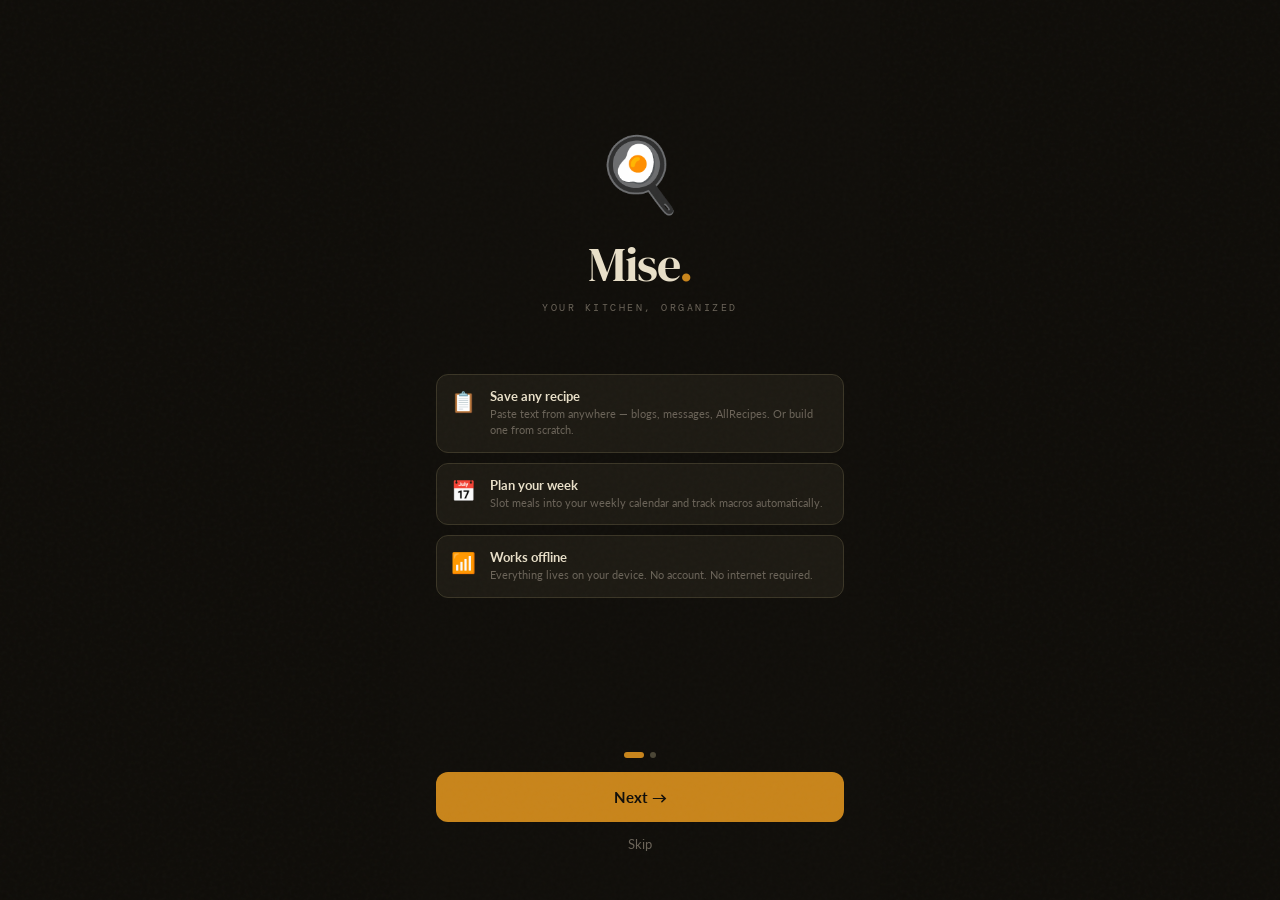
==== public/index.html @ 28a7d09b "Add files via upload" ====
<!DOCTYPE html>
<html lang="en">
<head>
<meta charset="UTF-8">
<meta name="viewport" content="width=device-width, initial-scale=1.0, maximum-scale=1.0">
<meta name="theme-color" content="#0f0d09">
<meta name="apple-mobile-web-app-capable" content="yes">
<meta name="apple-mobile-web-app-status-bar-style" content="black-translucent">
<meta name="apple-mobile-web-app-title" content="Mise">
<meta name="description" content="Save recipes, plan your week, track macros. Works offline.">
<link rel="manifest" href="/manifest.json">
<link rel="apple-touch-icon" href="/icons/icon-180.png">
<link rel="apple-touch-icon" sizes="120x120" href="/icons/icon-120.png">
<link rel="apple-touch-icon" sizes="152x152" href="/icons/icon-152.png">
<link rel="apple-touch-icon" sizes="180x180" href="/icons/icon-180.png">
<link rel="icon" type="image/png" sizes="32x32" href="/icons/icon-32.png">
<link rel="icon" type="image/png" sizes="96x96" href="/icons/icon-96.png">
<link rel="icon" type="image/png" sizes="192x192" href="/icons/icon-192.png">
<title>Mise — Recipe Keeper</title>
<link rel="preconnect" href="https://fonts.googleapis.com">
<link href="https://fonts.googleapis.com/css2?family=DM+Serif+Display:ital@0;1&family=DM+Mono:wght@400;500&family=Lato:wght@300;400;700&display=swap" rel="stylesheet">
<style>
  /* ── BASE TOKENS (shared across all themes) ── */
  :root {
    --radius: 12px;
    --radius-sm: 8px;
    --nav-h: 64px;
    --header-h: 56px;
    --red: #c84040;
    --green: #4a8c5c;
  }

  /* ── EMBER (default — warm charcoal + amber) ── */
  [data-theme="ember"], :root {
    --bg: #0f0d09;
    --surface: #1c1912;
    --surface2: #252118;
    --surface3: #2e2a1e;
    --border: #3a3526;
    --border-light: #4a4535;
    --cream: #e8dfc8;
    --cream-dim: #a89f88;
    --cream-muted: #6a6358;
    --accent: #c8841a;
    --accent-bright: #e09a28;
    --accent-dim: #6b4710;
    --amber: #c8841a;
    --amber-bright: #e09a28;
    --amber-dim: #6b4710;
    --text: #e8dfc8;
    --text-dim: #a89f88;
    --text-muted: #6a6358;
  }

  /* ── MIDNIGHT (deep navy + electric blue) ── */
  [data-theme="midnight"] {
    --bg: #0a0e1a;
    --surface: #111827;
    --surface2: #1a2235;
    --surface3: #202c42;
    --border: #2a3a55;
    --border-light: #374d6e;
    --cream: #c9d8f0;
    --cream-dim: #8fa3c0;
    --cream-muted: #4a607a;
    --accent: #4a90e2;
    --accent-bright: #6aaff5;
    --accent-dim: #1e3a6e;
    --amber: #4a90e2;
    --amber-bright: #6aaff5;
    --amber-dim: #1e3a6e;
    --text: #c9d8f0;
    --text-dim: #8fa3c0;
    --text-muted: #4a607a;
  }

  /* ── GARDEN (warm white + forest green) ── */
  [data-theme="garden"] {
    --bg: #f5f2eb;
    --surface: #edeae0;
    --surface2: #e4e0d4;
    --surface3: #dad5c6;
    --border: #c8c2ae;
    --border-light: #b8b1999;
    --cream: #1e2e1e;
    --cream-dim: #3a4e3a;
    --cream-muted: #7a8e7a;
    --accent: #2d6a4f;
    --accent-bright: #40916c;
    --accent-dim: #b7d7c8;
    --amber: #2d6a4f;
    --amber-bright: #40916c;
    --amber-dim: #b7d7c8;
    --text: #1e2e1e;
    --text-dim: #3a5a3a;
    --text-muted: #7a8e7a;
  }

  /* ── DUSK (deep plum + soft lavender) ── */
  [data-theme="dusk"] {
    --bg: #12091e;
    --surface: #1c1130;
    --surface2: #251840;
    --surface3: #2e1f50;
    --border: #3d2a6a;
    --border-light: #52388a;
    --cream: #e0d0f8;
    --cream-dim: #b09ad8;
    --cream-muted: #6a5490;
    --accent: #c77dff;
    --accent-bright: #e0aaff;
    --accent-dim: #5a2d8a;
    --amber: #c77dff;
    --amber-bright: #e0aaff;
    --amber-dim: #5a2d8a;
    --text: #e0d0f8;
    --text-dim: #b09ad8;
    --text-muted: #6a5490;
  }

  /* ── FLAME (true black + hot orange) ── */
  [data-theme="flame"] {
    --bg: #0a0a0a;
    --surface: #141414;
    --surface2: #1c1c1c;
    --surface3: #242424;
    --border: #333333;
    --border-light: #444444;
    --cream: #f5f0e8;
    --cream-dim: #b8b0a0;
    --cream-muted: #666055;
    --accent: #ff6b35;
    --accent-bright: #ff8c5a;
    --accent-dim: #7a2a10;
    --amber: #ff6b35;
    --amber-bright: #ff8c5a;
    --amber-dim: #7a2a10;
    --text: #f5f0e8;
    --text-dim: #b8b0a0;
    --text-muted: #666055;
  }

  /* ── SPICE (warm parchment + deep terracotta) ── */
  [data-theme="spice"] {
    --bg: #f7efe4;
    --surface: #efe5d6;
    --surface2: #e5d8c4;
    --surface3: #d9c9ae;
    --border: #c4ae92;
    --border-light: #b89e80;
    --cream: #2c1810;
    --cream-dim: #5a3520;
    --cream-muted: #8a6548;
    --accent: #b5451b;
    --accent-bright: #d4581e;
    --accent-dim: #f0c8b0;
    --amber: #b5451b;
    --amber-bright: #d4581e;
    --amber-dim: #f0c8b0;
    --text: #2c1810;
    --text-dim: #5a3520;
    --text-muted: #8a6548;
  }

  * { box-sizing: border-box; margin: 0; padding: 0; -webkit-tap-highlight-color: transparent; }

  html, body {
    height: 100%;
    background: var(--bg);
    color: var(--text);
    font-family: 'Lato', sans-serif;
    font-weight: 400;
    overflow: hidden;
  }

  /* GRAIN OVERLAY */
  body::before {
    content: '';
    position: fixed;
    inset: 0;
    background-image: url("data:image/svg+xml,%3Csvg viewBox='0 0 256 256' xmlns='http://www.w3.org/2000/svg'%3E%3Cfilter id='noise'%3E%3CfeTurbulence type='fractalNoise' baseFrequency='0.9' numOctaves='4' stitchTiles='stitch'/%3E%3C/filter%3E%3Crect width='100%25' height='100%25' filter='url(%23noise)' opacity='0.04'/%3E%3C/svg%3E");
    pointer-events: none;
    z-index: 9999;
    opacity: 0.6;
  }

  /* APP SHELL */
  #app {
    display: flex;
    flex-direction: column;
    height: 100dvh;
    max-width: 480px;
    margin: 0 auto;
    position: relative;
  }

  /* VIEWS */
  .view {
    display: none;
    flex-direction: column;
    flex: 1;
    overflow: hidden;
  }
  .view.active { display: flex; }

  /* SCROLLABLE CONTENT AREA */
  .scroll-area {
    flex: 1;
    overflow-y: auto;
    -webkit-overflow-scrolling: touch;
    padding-bottom: calc(var(--nav-h) + 16px);
  }
  .scroll-area::-webkit-scrollbar { display: none; }

  /* TOP HEADER */
  .top-bar {
    display: flex;
    align-items: center;
    justify-content: space-between;
    padding: 0 20px;
    height: var(--header-h);
    border-bottom: 1px solid var(--border);
    background: var(--bg);
    flex-shrink: 0;
    position: sticky;
    top: 0;
    z-index: 10;
  }

  .top-bar h1 {
    font-family: 'DM Serif Display', serif;
    font-size: 24px;
    color: var(--cream);
    letter-spacing: -0.5px;
  }

  .top-bar h1 span {
    color: var(--amber);
  }

  .icon-btn {
    width: 40px;
    height: 40px;
    display: flex;
    align-items: center;
    justify-content: center;
    border-radius: 50%;
    border: none;
    background: var(--surface2);
    color: var(--cream);
    cursor: pointer;
    transition: background 0.15s;
    flex-shrink: 0;
  }
  .icon-btn:active { background: var(--surface3); }
  .icon-btn svg { width: 20px; height: 20px; }

  /* BOTTOM NAV */
  #bottom-nav {
    position: fixed;
    bottom: 0;
    left: 50%;
    transform: translateX(-50%);
    width: 100%;
    max-width: 480px;
    height: var(--nav-h);
    background: var(--surface);
    border-top: 1px solid var(--border);
    display: flex;
    z-index: 100;
  }

  .nav-tab {
    flex: 1;
    display: flex;
    flex-direction: column;
    align-items: center;
    justify-content: center;
    gap: 4px;
    background: none;
    border: none;
    color: var(--text-muted);
    font-family: 'Lato', sans-serif;
    font-size: 10px;
    font-weight: 700;
    letter-spacing: 0.8px;
    text-transform: uppercase;
    cursor: pointer;
    transition: color 0.15s;
  }
  .nav-tab svg { width: 22px; height: 22px; }
  .nav-tab.active { color: var(--amber); }

  /* RECIPE LIBRARY */
  .library-grid {
    padding: 16px;
    display: grid;
    grid-template-columns: 1fr 1fr;
    gap: 12px;
  }

  .recipe-card {
    background: var(--surface);
    border: 1px solid var(--border);
    border-radius: var(--radius);
    padding: 16px 14px;
    cursor: pointer;
    transition: border-color 0.15s, transform 0.1s;
    animation: fadeUp 0.3s ease both;
    display: flex;
    flex-direction: column;
    gap: 8px;
    min-height: 140px;
  }
  .recipe-card:active { transform: scale(0.97); border-color: var(--amber-dim); }

  @keyframes fadeUp {
    from { opacity: 0; transform: translateY(12px); }
    to { opacity: 1; transform: translateY(0); }
  }

  .recipe-card-emoji {
    font-size: 28px;
    line-height: 1;
  }

  .recipe-card-title {
    font-family: 'DM Serif Display', serif;
    font-size: 15px;
    color: var(--cream);
    line-height: 1.3;
    flex: 1;
  }

  .recipe-card-meta {
    display: flex;
    gap: 6px;
    flex-wrap: wrap;
  }

  .tag {
    font-family: 'DM Mono', monospace;
    font-size: 9px;
    font-weight: 500;
    padding: 2px 6px;
    border-radius: 4px;
    background: var(--surface3);
    color: var(--cream-dim);
    letter-spacing: 0.5px;
    text-transform: uppercase;
  }
  .tag.macro { background: var(--amber-dim); color: var(--amber-bright); }

  .empty-state {
    display: flex;
    flex-direction: column;
    align-items: center;
    justify-content: center;
    padding: 60px 32px;
    gap: 12px;
    text-align: center;
    flex: 1;
  }

  .empty-state .big-icon { font-size: 56px; opacity: 0.4; }
  .empty-state h3 { font-family: 'DM Serif Display', serif; font-size: 22px; color: var(--cream-dim); }
  .empty-state p { font-size: 14px; color: var(--text-muted); line-height: 1.6; }

  /* SEARCH BAR */
  .search-wrap {
    padding: 12px 16px 0;
  }

  .search-input {
    width: 100%;
    background: var(--surface2);
    border: 1px solid var(--border);
    border-radius: var(--radius-sm);
    padding: 10px 14px;
    color: var(--cream);
    font-family: 'Lato', sans-serif;
    font-size: 14px;
    outline: none;
    transition: border-color 0.15s;
  }
  .search-input::placeholder { color: var(--text-muted); }
  .search-input:focus { border-color: var(--amber-dim); }

  /* MODAL / SHEET */
  .sheet-overlay {
    display: none;
    position: fixed;
    inset: 0;
    background: rgba(0,0,0,0.7);
    z-index: 200;
    align-items: flex-end;
    justify-content: center;
    backdrop-filter: blur(4px);
  }
  .sheet-overlay.open { display: flex; }

  .sheet {
    width: 100%;
    max-width: 480px;
    background: var(--surface);
    border-radius: 20px 20px 0 0;
    border-top: 1px solid var(--border);
    max-height: 92dvh;
    display: flex;
    flex-direction: column;
    animation: slideUp 0.28s cubic-bezier(0.32, 0.72, 0, 1);
  }

  @keyframes slideUp {
    from { transform: translateY(100%); }
    to { transform: translateY(0); }
  }

  .sheet-handle {
    width: 40px;
    height: 4px;
    background: var(--border-light);
    border-radius: 2px;
    margin: 12px auto 0;
    flex-shrink: 0;
  }

  .sheet-header {
    display: flex;
    align-items: center;
    justify-content: space-between;
    padding: 16px 20px;
    border-bottom: 1px solid var(--border);
    flex-shrink: 0;
  }

  .sheet-title {
    font-family: 'DM Serif Display', serif;
    font-size: 20px;
    color: var(--cream);
  }

  .sheet-body {
    overflow-y: auto;
    flex: 1;
    -webkit-overflow-scrolling: touch;
    padding: 20px;
  }
  .sheet-body::-webkit-scrollbar { display: none; }

  /* ENTRY METHOD TABS */
  .method-tabs {
    display: flex;
    gap: 0;
    background: var(--surface2);
    border-radius: var(--radius-sm);
    padding: 3px;
    margin-bottom: 20px;
  }

  .method-tab {
    flex: 1;
    padding: 9px;
    border-radius: 6px;
    border: none;
    background: none;
    color: var(--text-muted);
    font-family: 'Lato', sans-serif;
    font-size: 13px;
    font-weight: 700;
    cursor: pointer;
    transition: all 0.15s;
  }
  .method-tab.active {
    background: var(--surface3);
    color: var(--cream);
  }

  /* FORM FIELDS */
  .field-group {
    margin-bottom: 18px;
  }

  label {
    display: block;
    font-family: 'DM Mono', monospace;
    font-size: 10px;
    font-weight: 500;
    letter-spacing: 1px;
    text-transform: uppercase;
    color: var(--text-muted);
    margin-bottom: 7px;
  }

  input[type="text"],
  input[type="number"],
  textarea,
  select {
    width: 100%;
    background: var(--surface2);
    border: 1px solid var(--border);
    border-radius: var(--radius-sm);
    padding: 11px 14px;
    color: var(--cream);
    font-family: 'Lato', sans-serif;
    font-size: 15px;
    outline: none;
    transition: border-color 0.15s;
    -webkit-appearance: none;
  }
  input::placeholder, textarea::placeholder { color: var(--text-muted); }
  input:focus, textarea:focus, select:focus { border-color: var(--amber); }

  textarea {
    resize: none;
    line-height: 1.6;
    min-height: 120px;
  }

  .paste-area {
    min-height: 200px;
    font-size: 13px;
  }

  /* MACROS GRID */
  .macros-grid {
    display: grid;
    grid-template-columns: 1fr 1fr;
    gap: 10px;
  }

  .macro-field label { color: var(--amber); }

  /* INGREDIENT ROWS */
  .ingredient-row {
    display: grid;
    grid-template-columns: 70px 80px 1fr 32px;
    gap: 6px;
    margin-bottom: 8px;
    align-items: center;
  }

  .ingredient-row input { font-size: 13px; padding: 9px 10px; }

  .remove-btn {
    width: 32px;
    height: 32px;
    border-radius: 6px;
    border: 1px solid var(--border);
    background: none;
    color: var(--text-muted);
    display: flex;
    align-items: center;
    justify-content: center;
    cursor: pointer;
    flex-shrink: 0;
  }
  .remove-btn:active { background: var(--red); border-color: var(--red); color: white; }

  /* STEPS */
  .step-row {
    display: grid;
    grid-template-columns: 28px 1fr 32px;
    gap: 8px;
    margin-bottom: 8px;
    align-items: flex-start;
  }

  .step-num {
    width: 28px;
    height: 28px;
    border-radius: 50%;
    background: var(--amber-dim);
    color: var(--amber-bright);
    font-family: 'DM Mono', monospace;
    font-size: 11px;
    font-weight: 500;
    display: flex;
    align-items: center;
    justify-content: center;
    flex-shrink: 0;
    margin-top: 9px;
  }

  .step-row textarea { min-height: 72px; font-size: 13px; padding: 9px 10px; }

  /* ADD ROW BTN */
  .add-row-btn {
    width: 100%;
    padding: 10px;
    border-radius: var(--radius-sm);
    border: 1px dashed var(--border-light);
    background: none;
    color: var(--text-muted);
    font-family: 'Lato', sans-serif;
    font-size: 13px;
    cursor: pointer;
    transition: all 0.15s;
    margin-top: 4px;
  }
  .add-row-btn:active { border-color: var(--amber); color: var(--amber); }

  /* TAGS INPUT */
  .tags-wrap {
    display: flex;
    flex-wrap: wrap;
    gap: 6px;
    background: var(--surface2);
    border: 1px solid var(--border);
    border-radius: var(--radius-sm);
    padding: 8px 10px;
    min-height: 44px;
    cursor: text;
  }
  .tags-wrap:focus-within { border-color: var(--amber); }

  .tag-chip {
    display: flex;
    align-items: center;
    gap: 4px;
    background: var(--surface3);
    border: 1px solid var(--border-light);
    border-radius: 4px;
    padding: 3px 8px;
    font-size: 12px;
    color: var(--cream-dim);
  }
  .tag-chip button {
    background: none;
    border: none;
    color: var(--text-muted);
    cursor: pointer;
    padding: 0;
    font-size: 14px;
    line-height: 1;
  }

  .tag-input-inline {
    background: none;
    border: none;
    outline: none;
    color: var(--cream);
    font-size: 13px;
    font-family: 'Lato', sans-serif;
    min-width: 80px;
    flex: 1;
    padding: 2px 4px;
  }

  /* PRIMARY BUTTON */
  .btn-primary {
    width: 100%;
    padding: 15px;
    border-radius: var(--radius);
    border: none;
    background: var(--amber);
    color: var(--bg);
    font-family: 'Lato', sans-serif;
    font-size: 15px;
    font-weight: 700;
    letter-spacing: 0.3px;
    cursor: pointer;
    transition: background 0.15s, transform 0.1s;
    margin-top: 8px;
  }
  .btn-primary:active { background: var(--amber-bright); transform: scale(0.98); }

  .btn-secondary {
    width: 100%;
    padding: 13px;
    border-radius: var(--radius);
    border: 1px solid var(--border-light);
    background: none;
    color: var(--cream-dim);
    font-family: 'Lato', sans-serif;
    font-size: 14px;
    font-weight: 700;
    cursor: pointer;
    margin-top: 8px;
    transition: border-color 0.15s;
  }
  .btn-secondary:active { border-color: var(--amber-dim); }

  /* PARSE PREVIEW */
  .parse-preview {
    display: none;
    background: var(--surface2);
    border: 1px solid var(--amber-dim);
    border-radius: var(--radius);
    padding: 16px;
    margin-bottom: 16px;
  }
  .parse-preview.visible { display: block; }

  .parse-preview h4 {
    font-family: 'DM Mono', monospace;
    font-size: 10px;
    letter-spacing: 1px;
    text-transform: uppercase;
    color: var(--amber);
    margin-bottom: 10px;
  }

  .parse-result-title {
    font-family: 'DM Serif Display', serif;
    font-size: 18px;
    color: var(--cream);
    margin-bottom: 8px;
  }

  .parse-count {
    font-size: 12px;
    color: var(--text-muted);
    display: flex;
    gap: 12px;
  }

  .parse-count span { color: var(--cream-dim); }

  /* RECIPE DETAIL VIEW */
  #view-detail .scroll-area { padding: 0 0 calc(var(--nav-h) + 16px); }

  .detail-hero {
    padding: 24px 20px 20px;
    border-bottom: 1px solid var(--border);
  }

  .detail-emoji { font-size: 48px; margin-bottom: 12px; line-height: 1; }

  .detail-title {
    font-family: 'DM Serif Display', serif;
    font-size: 28px;
    color: var(--cream);
    line-height: 1.2;
    margin-bottom: 12px;
  }

  .detail-tags { display: flex; flex-wrap: wrap; gap: 6px; margin-bottom: 16px; }

  .servings-control {
    display: flex;
    align-items: center;
    gap: 12px;
    background: var(--surface2);
    border-radius: var(--radius-sm);
    padding: 10px 14px;
    border: 1px solid var(--border);
    align-self: flex-start;
  }

  .servings-label {
    font-family: 'DM Mono', monospace;
    font-size: 10px;
    letter-spacing: 1px;
    text-transform: uppercase;
    color: var(--text-muted);
  }

  .servings-val {
    font-family: 'DM Mono', monospace;
    font-size: 18px;
    font-weight: 500;
    color: var(--cream);
    min-width: 28px;
    text-align: center;
  }

  .servings-btn {
    width: 32px;
    height: 32px;
    border-radius: 6px;
    border: 1px solid var(--border-light);
    background: none;
    color: var(--cream);
    font-size: 18px;
    display: flex;
    align-items: center;
    justify-content: center;
    cursor: pointer;
  }
  .servings-btn:active { background: var(--amber-dim); border-color: var(--amber-dim); }

  .detail-section {
    padding: 20px;
    border-bottom: 1px solid var(--border);
  }

  .section-label {
    font-family: 'DM Mono', monospace;
    font-size: 10px;
    letter-spacing: 1.2px;
    text-transform: uppercase;
    color: var(--amber);
    margin-bottom: 14px;
  }

  .ingredient-list-item {
    display: flex;
    justify-content: space-between;
    align-items: baseline;
    padding: 9px 0;
    border-bottom: 1px solid var(--border);
    gap: 12px;
  }
  .ingredient-list-item:last-child { border-bottom: none; }

  .ing-amount {
    font-family: 'DM Mono', monospace;
    font-size: 13px;
    color: var(--amber-bright);
    flex-shrink: 0;
    white-space: nowrap;
  }

  .ing-name {
    font-size: 15px;
    color: var(--cream);
    flex: 1;
    text-align: right;
  }

  .step-item {
    display: flex;
    gap: 14px;
    margin-bottom: 16px;
  }

  .step-item-num {
    width: 26px;
    height: 26px;
    border-radius: 50%;
    background: var(--amber-dim);
    color: var(--amber-bright);
    font-family: 'DM Mono', monospace;
    font-size: 11px;
    font-weight: 500;
    display: flex;
    align-items: center;
    justify-content: center;
    flex-shrink: 0;
    margin-top: 1px;
  }

  .step-item-text {
    font-size: 15px;
    color: var(--cream-dim);
    line-height: 1.65;
    flex: 1;
  }

  .macros-strip {
    display: grid;
    grid-template-columns: repeat(4, 1fr);
    gap: 8px;
  }

  .macro-pill {
    background: var(--surface2);
    border: 1px solid var(--border);
    border-radius: var(--radius-sm);
    padding: 10px 8px;
    text-align: center;
  }

  .macro-pill-val {
    font-family: 'DM Mono', monospace;
    font-size: 16px;
    font-weight: 500;
    color: var(--amber-bright);
    display: block;
    margin-bottom: 2px;
  }

  .macro-pill-label {
    font-family: 'DM Mono', monospace;
    font-size: 9px;
    letter-spacing: 0.8px;
    text-transform: uppercase;
    color: var(--text-muted);
  }

  /* DETAIL ACTIONS */
  .detail-actions {
    display: flex;
    gap: 10px;
    padding: 20px;
  }

  .action-btn {
    flex: 1;
    padding: 13px;
    border-radius: var(--radius);
    border: 1px solid var(--border-light);
    background: none;
    color: var(--cream-dim);
    font-family: 'Lato', sans-serif;
    font-size: 13px;
    font-weight: 700;
    cursor: pointer;
    transition: all 0.15s;
  }

  .action-btn.danger { color: var(--red); border-color: var(--red); }
  .action-btn:active { background: var(--surface2); }

  /* TOAST */
  .toast {
    position: fixed;
    bottom: calc(var(--nav-h) + 16px);
    left: 50%;
    transform: translateX(-50%) translateY(0);
    background: var(--cream);
    color: var(--bg);
    padding: 12px 20px;
    border-radius: 100px;
    font-size: 13px;
    font-weight: 700;
    white-space: nowrap;
    z-index: 500;
    transition: opacity 0.3s, transform 0.3s;
    pointer-events: none;
    opacity: 0;
  }
  .toast.show { opacity: 1; }

  /* SECTION DIVIDER */
  .divider {
    padding: 10px 16px 4px;
    font-family: 'DM Mono', monospace;
    font-size: 9px;
    letter-spacing: 1.2px;
    text-transform: uppercase;
    color: var(--text-muted);
  }

  /* =====================
     PLANNER STYLES
  ===================== */
  .week-strip {
    display: flex;
    gap: 6px;
    padding: 14px 16px 10px;
    overflow-x: auto;
    flex-shrink: 0;
    scrollbar-width: none;
  }
  .week-strip::-webkit-scrollbar { display: none; }
  .week-chip {
    display: flex;
    flex-direction: column;
    align-items: center;
    gap: 3px;
    min-width: 42px;
    padding: 8px 6px;
    border-radius: var(--radius-sm);
    border: 1px solid var(--border);
    background: var(--surface2);
    cursor: pointer;
    transition: all 0.15s;
    flex-shrink: 0;
  }
  .week-chip.active { border-color: var(--amber); background: var(--amber-dim); }
  .week-chip.has-meals { border-color: var(--border-light); }
  .week-chip-day { font-family: 'DM Mono', monospace; font-size: 9px; letter-spacing: 0.8px; text-transform: uppercase; color: var(--text-muted); }
  .week-chip.active .week-chip-day { color: var(--amber-bright); }
  .week-chip-date { font-family: 'DM Mono', monospace; font-size: 14px; font-weight: 500; color: var(--cream-dim); }
  .week-chip.active .week-chip-date { color: var(--cream); }
  .week-chip-dot { width: 5px; height: 5px; border-radius: 50%; background: var(--border-light); }
  .week-chip.has-meals .week-chip-dot { background: var(--green); }
  .week-chip.active .week-chip-dot { background: var(--amber-bright); }
  .day-view { flex: 1; overflow-y: auto; -webkit-overflow-scrolling: touch; padding: 0 16px calc(var(--nav-h) + 24px); }
  .day-view::-webkit-scrollbar { display: none; }
  .daily-macro-bar { background: var(--surface); border: 1px solid var(--border); border-radius: var(--radius); padding: 14px 16px; margin-bottom: 16px; margin-top: 4px; }
  .dmb-header { display: flex; justify-content: space-between; align-items: center; margin-bottom: 10px; }
  .dmb-title { font-family: 'DM Serif Display', serif; font-size: 17px; color: var(--cream); }
  .dmb-cal { font-family: 'DM Mono', monospace; font-size: 13px; color: var(--amber-bright); }
  .dmb-rows { display: flex; flex-direction: column; gap: 6px; }
  .dmb-row { display: flex; align-items: center; gap: 8px; }
  .dmb-label { font-family: 'DM Mono', monospace; font-size: 9px; letter-spacing: 0.8px; text-transform: uppercase; color: var(--text-muted); width: 52px; flex-shrink: 0; }
  .dmb-bar-wrap { flex: 1; height: 6px; background: var(--surface3); border-radius: 3px; overflow: hidden; }
  .dmb-bar-fill { height: 100%; border-radius: 3px; background: var(--amber); transition: width 0.4s cubic-bezier(0.4,0,0.2,1); max-width: 100%; }
  .dmb-bar-fill.over { background: var(--red); }
  .dmb-bar-fill.on { background: var(--green); }
  .dmb-val { font-family: 'DM Mono', monospace; font-size: 10px; color: var(--cream-dim); width: 52px; text-align: right; flex-shrink: 0; }
  .meal-slot-group { margin-bottom: 12px; }
  .meal-slot-label { font-family: 'DM Mono', monospace; font-size: 9px; letter-spacing: 1.2px; text-transform: uppercase; color: var(--text-muted); margin-bottom: 6px; padding-left: 2px; }
  .meal-slot-card { background: var(--surface); border: 1px solid var(--border); border-radius: var(--radius); overflow: hidden; }
  .meal-slot-item { display: flex; align-items: center; gap: 10px; padding: 11px 14px; border-bottom: 1px solid var(--border); }
  .meal-slot-item:last-child { border-bottom: none; }
  .meal-slot-emoji { font-size: 20px; flex-shrink: 0; }
  .meal-slot-info { flex: 1; min-width: 0; }
  .meal-slot-name { font-size: 14px; color: var(--cream); white-space: nowrap; overflow: hidden; text-overflow: ellipsis; }
  .meal-slot-macros { font-family: 'DM Mono', monospace; font-size: 10px; color: var(--text-muted); margin-top: 2px; }
  .meal-remove-btn { width: 28px; height: 28px; border-radius: 6px; border: 1px solid var(--border); background: none; color: var(--text-muted); font-size: 16px; display: flex; align-items: center; justify-content: center; cursor: pointer; flex-shrink: 0; }
  .meal-remove-btn:active { background: var(--red); border-color: var(--red); color: white; }
  .add-meal-btn { width: 100%; padding: 12px 14px; border: none; background: none; color: var(--text-muted); font-family: 'Lato', sans-serif; font-size: 13px; text-align: left; cursor: pointer; display: flex; align-items: center; gap: 8px; transition: color 0.15s; }
  .add-meal-btn:active { color: var(--amber); }
  .add-meal-btn svg { width: 16px; height: 16px; flex-shrink: 0; }
  .goals-panel { background: var(--surface2); border: 1px solid var(--border); border-radius: var(--radius); margin-bottom: 16px; margin-top: 4px; overflow: hidden; }
  .goals-toggle-btn { width: 100%; display: flex; align-items: center; justify-content: space-between; padding: 13px 16px; background: none; border: none; color: var(--cream-dim); font-family: 'Lato', sans-serif; font-size: 13px; font-weight: 700; cursor: pointer; text-align: left; }
  .goals-toggle-btn svg { width: 16px; height: 16px; transition: transform 0.2s; }
  .goals-toggle-btn.open svg { transform: rotate(180deg); }
  .goals-body { display: none; padding: 0 16px 16px; border-top: 1px solid var(--border); }
  .goals-body.open { display: block; }
  .goals-grid { display: grid; grid-template-columns: 1fr 1fr; gap: 10px; padding-top: 14px; }
  .goals-grid label { color: var(--amber); }
  .picker-search { margin-bottom: 14px; }
  .picker-recipe-list { display: flex; flex-direction: column; gap: 8px; }
  .picker-recipe-item { display: flex; align-items: center; gap: 12px; padding: 12px 14px; background: var(--surface2); border: 1px solid var(--border); border-radius: var(--radius-sm); cursor: pointer; transition: border-color 0.15s; }
  .picker-recipe-item:active { border-color: var(--amber); }
  .picker-recipe-emoji { font-size: 22px; }
  .picker-recipe-info { flex: 1; }
  .picker-recipe-name { font-size: 14px; color: var(--cream); }
  .picker-recipe-macros { font-family: 'DM Mono', monospace; font-size: 10px; color: var(--text-muted); margin-top: 2px; }
  .quick-add-section { margin-top: 16px; padding-top: 16px; border-top: 1px solid var(--border); }
  .quick-add-label { font-family: 'DM Mono', monospace; font-size: 9px; letter-spacing: 1px; text-transform: uppercase; color: var(--text-muted); margin-bottom: 10px; }
  .planner-nav { display: flex; align-items: center; justify-content: space-between; padding: 0 16px 0 20px; height: var(--header-h); border-bottom: 1px solid var(--border); background: var(--bg); flex-shrink: 0; }
  .planner-week-label { font-family: 'DM Mono', monospace; font-size: 11px; letter-spacing: 0.5px; color: var(--text-muted); }

  /* ONBOARDING */
  #onboarding { position: fixed; inset: 0; z-index: 1000; background: var(--bg); display: flex; flex-direction: column; max-width: 480px; margin: 0 auto; }
  #onboarding.hidden { display: none; }
  .ob-slides { flex: 1; position: relative; overflow: hidden; }
  .ob-slide { position: absolute; inset: 0; display: flex; flex-direction: column; align-items: center; justify-content: center; padding: 40px 36px; text-align: center; opacity: 0; transform: translateX(40px); transition: opacity 0.4s ease, transform 0.4s ease; pointer-events: none; }
  .ob-slide.active { opacity: 1; transform: translateX(0); pointer-events: all; }
  .ob-slide.exit { opacity: 0; transform: translateX(-40px); }
  .ob-icon { font-size: 72px; margin-bottom: 24px; line-height: 1; animation: obFloat 3s ease-in-out infinite; }
  @keyframes obFloat { 0%,100% { transform: translateY(0); } 50% { transform: translateY(-8px); } }
  .ob-wordmark { font-family: 'DM Serif Display', serif; font-size: 48px; color: var(--cream); letter-spacing: -1px; margin-bottom: 4px; }
  .ob-wordmark span { color: var(--amber); }
  .ob-tagline { font-family: 'DM Mono', monospace; font-size: 10px; letter-spacing: 2.5px; text-transform: uppercase; color: var(--text-muted); margin-bottom: 36px; }
  .ob-headline { font-family: 'DM Serif Display', serif; font-size: 26px; color: var(--cream); line-height: 1.25; margin-bottom: 14px; }
  .ob-body { font-size: 14px; color: var(--text-muted); line-height: 1.7; max-width: 300px; }
  .ob-feature-list { display: flex; flex-direction: column; gap: 10px; margin-top: 24px; width: 100%; text-align: left; }
  .ob-feature { display: flex; align-items: flex-start; gap: 14px; background: var(--surface); border: 1px solid var(--border); border-radius: var(--radius); padding: 13px 14px; }
  .ob-feature-icon { font-size: 20px; flex-shrink: 0; margin-top: 1px; }
  .ob-feature-text h4 { font-size: 13px; font-weight: 700; color: var(--cream); margin-bottom: 2px; }
  .ob-feature-text p { font-size: 11px; color: var(--text-muted); line-height: 1.5; }
  .ob-footer { padding: 20px 36px 44px; display: flex; flex-direction: column; gap: 10px; align-items: center; flex-shrink: 0; }
  .ob-dots { display: flex; gap: 6px; margin-bottom: 4px; }
  .ob-dot { width: 6px; height: 6px; border-radius: 3px; background: var(--border-light); transition: all 0.3s; }
  .ob-dot.active { width: 20px; background: var(--amber); }
  .ob-btn-primary { width: 100%; padding: 16px; border-radius: var(--radius); border: none; background: var(--amber); color: var(--bg); font-family: 'Lato', sans-serif; font-size: 15px; font-weight: 700; cursor: pointer; transition: background 0.15s, transform 0.1s; }
  .ob-btn-primary:active { background: var(--amber-bright); transform: scale(0.98); }
  .ob-btn-skip { background: none; border: none; color: var(--text-muted); font-family: 'Lato', sans-serif; font-size: 13px; cursor: pointer; padding: 4px 12px; }

  /* SETTINGS SHEET */
  .settings-section { margin-bottom: 22px; }
  .settings-section-title { font-family: 'DM Mono', monospace; font-size: 9px; letter-spacing: 1.5px; text-transform: uppercase; color: var(--amber); margin-bottom: 8px; padding-left: 2px; }
  .settings-card { background: var(--surface2); border: 1px solid var(--border); border-radius: var(--radius); overflow: hidden; }
  .settings-row { display: flex; align-items: center; justify-content: space-between; padding: 14px 16px; border-bottom: 1px solid var(--border); gap: 12px; cursor: pointer; }
  .settings-row:last-child { border-bottom: none; }
  .settings-row:active { background: var(--surface3); }
  .settings-row-left { display: flex; align-items: center; gap: 12px; }
  .settings-row-icon { font-size: 18px; flex-shrink: 0; }
  .settings-row-label { font-size: 14px; color: var(--cream); }
  .settings-row-sub { font-size: 11px; color: var(--text-muted); margin-top: 1px; }
  .settings-row-right { font-family: 'DM Mono', monospace; font-size: 12px; color: var(--text-muted); display: flex; align-items: center; gap: 6px; flex-shrink: 0; }
  .settings-row-right svg { width: 14px; height: 14px; }
  .theme-grid { display: grid; grid-template-columns: repeat(3, 1fr); gap: 8px; padding: 12px 14px 14px; }
  .theme-swatch { border-radius: var(--radius-sm); border: 2px solid var(--border); padding: 10px 6px; text-align: center; cursor: pointer; transition: border-color 0.15s; display: flex; flex-direction: column; align-items: center; gap: 5px; background: var(--surface3); }
  .theme-swatch.active { border-color: var(--amber); }
  .theme-swatch.coming { opacity: 0.35; cursor: default; }
  .theme-swatch-dots { display: flex; gap: 3px; }
  .theme-swatch-dot { width: 10px; height: 10px; border-radius: 50%; }
  .theme-swatch-name { font-family: 'DM Mono', monospace; font-size: 8px; letter-spacing: 0.5px; color: var(--cream-dim); text-transform: uppercase; }
  .settings-danger-btn { width: 100%; padding: 13px; border-radius: var(--radius); border: 1px solid var(--red); background: none; color: var(--red); font-family: 'Lato', sans-serif; font-size: 14px; font-weight: 700; cursor: pointer; transition: all 0.15s; }
  .settings-danger-btn:active { background: var(--red); color: white; }

  /* WEEKLY SUMMARY */
  .weekly-summary { background: var(--surface); border: 1px solid var(--border); border-radius: var(--radius); padding: 14px; margin-bottom: 14px; }
  .ws-title { font-family: 'DM Mono', monospace; font-size: 9px; letter-spacing: 1.2px; text-transform: uppercase; color: var(--text-muted); margin-bottom: 12px; }
  .ws-grid { display: grid; grid-template-columns: repeat(7, 1fr); gap: 4px; }
  .ws-day-col { text-align: center; }
  .ws-day-label { font-family: 'DM Mono', monospace; font-size: 8px; text-transform: uppercase; color: var(--text-muted); margin-bottom: 4px; }
  .ws-cal-bar { height: 36px; background: var(--surface3); border-radius: 4px; position: relative; overflow: hidden; margin-bottom: 4px; }
  .ws-cal-fill { position: absolute; bottom: 0; left: 0; right: 0; border-radius: 4px; transition: height 0.4s ease; background: var(--amber-dim); }
  .ws-cal-fill.over { background: rgba(200,64,64,0.5); }
  .ws-cal-fill.on { background: rgba(74,140,92,0.5); }
  .ws-cal-val { font-family: 'DM Mono', monospace; font-size: 8px; color: var(--text-muted); }

  /* URL FETCH STATUS */
  .url-status-loading {
    display: flex;
    align-items: center;
    gap: 10px;
    padding: 10px 14px;
    background: var(--surface2);
    border: 1px solid var(--border);
    border-radius: var(--radius-sm);
    font-size: 13px;
    color: var(--cream-dim);
  }
  .url-spinner {
    width: 16px;
    height: 16px;
    border: 2px solid var(--border-light);
    border-top-color: var(--amber);
    border-radius: 50%;
    animation: spin 0.7s linear infinite;
    flex-shrink: 0;
  }
  @keyframes spin { to { transform: rotate(360deg); } }
  .url-status-error {
    padding: 10px 14px;
    background: rgba(200,64,64,0.1);
    border: 1px solid rgba(200,64,64,0.3);
    border-radius: var(--radius-sm);
    font-size: 13px;
    color: #e07070;
  }
  .url-status-success {
    padding: 10px 14px;
    background: rgba(74,140,92,0.1);
    border: 1px solid rgba(74,140,92,0.3);
    border-radius: var(--radius-sm);
    font-size: 13px;
    color: #6abf7e;
  }

  /* ADD TO PLAN BUTTON */
  .add-to-plan-btn { flex: 2; padding: 13px; border-radius: var(--radius); border: 1px solid var(--amber-dim); background: var(--amber-dim); color: var(--amber-bright); font-family: 'Lato', sans-serif; font-size: 13px; font-weight: 700; cursor: pointer; transition: all 0.15s; }
  .add-to-plan-btn:active { background: var(--amber); color: var(--bg); border-color: var(--amber); }

  /* Light theme adjustments */
  [data-theme="garden"] body::before,
  [data-theme="spice"] body::before {
    opacity: 0.25;
  }

  [data-theme="garden"] #onboarding,
  [data-theme="spice"] #onboarding {
    background: var(--bg);
  }

  [data-theme="garden"] .ob-feature,
  [data-theme="spice"] .ob-feature {
    background: var(--surface2);
    border-color: var(--border);
  }

  [data-theme="garden"] .parse-preview,
  [data-theme="spice"] .parse-preview {
    background: var(--surface2);
  }

  [data-theme="garden"] .recipe-card,
  [data-theme="spice"] .recipe-card {
    background: var(--surface);
    border-color: var(--border);
  }

  [data-theme="garden"] .sheet,
  [data-theme="spice"] .sheet {
    background: var(--surface);
  }

  [data-theme="garden"] #bottom-nav,
  [data-theme="spice"] #bottom-nav {
    background: var(--surface);
    border-color: var(--border);
  }

  /* Shared accent alias — keep amber-* vars working for all themes */
  :root, [data-theme] {
    --amber: var(--accent);
    --amber-bright: var(--accent-bright);
    --amber-dim: var(--accent-dim);
  }

  /* COMING SOON (kept for other potential use) */
  .coming-soon {
    display: flex;
    flex-direction: column;
    align-items: center;
    justify-content: center;
    flex: 1;
    padding: 40px 32px;
    text-align: center;
    gap: 16px;
  }

  .coming-soon .icon { font-size: 64px; opacity: 0.3; }
  .coming-soon h2 { font-family: 'DM Serif Display', serif; font-size: 26px; color: var(--cream-dim); }
  .coming-soon p { font-size: 14px; color: var(--text-muted); line-height: 1.7; max-width: 280px; }
  .coming-soon .badge {
    background: var(--amber-dim);
    color: var(--amber-bright);
    font-family: 'DM Mono', monospace;
    font-size: 10px;
    letter-spacing: 1px;
    text-transform: uppercase;
    padding: 5px 12px;
    border-radius: 100px;
  }

  /* SCALER HIGHLIGHT */
  .scaler-changed {
    color: var(--amber-bright) !important;
    transition: color 0.2s;
  }

  /* SECTION TOGGLE */
  .section-toggle {
    display: flex;
    align-items: center;
    gap: 8px;
    cursor: pointer;
    margin-bottom: 14px;
  }

  .toggle-knob {
    position: relative;
    width: 44px;
    height: 24px;
    background: var(--surface3);
    border-radius: 12px;
    border: 1px solid var(--border);
    transition: background 0.2s;
    flex-shrink: 0;
  }

  .toggle-knob::after {
    content: '';
    position: absolute;
    left: 3px;
    top: 3px;
    width: 16px;
    height: 16px;
    border-radius: 50%;
    background: var(--text-muted);
    transition: transform 0.2s, background 0.2s;
  }

  input[type="checkbox"]:checked + .section-toggle .toggle-knob {
    background: var(--amber-dim);
    border-color: var(--amber-dim);
  }
  input[type="checkbox"]:checked + .section-toggle .toggle-knob::after {
    transform: translateX(20px);
    background: var(--amber-bright);
  }

  input[type="checkbox"] { display: none; }

  .toggle-label { font-size: 13px; color: var(--cream-dim); }

  /* PARSE STATUS */
  .parse-status {
    display: flex;
    align-items: center;
    gap: 8px;
    font-size: 12px;
    color: var(--text-muted);
    margin-bottom: 12px;
  }

  .parse-dot {
    width: 8px;
    height: 8px;
    border-radius: 50%;
    background: var(--green);
    flex-shrink: 0;
  }

  .parse-dot.warn { background: var(--amber); }

  /* EMOJI PICKER ROW */
  .emoji-row {
    display: flex;
    gap: 8px;
    flex-wrap: wrap;
    margin-bottom: 4px;
  }

  .emoji-opt {
    font-size: 24px;
    width: 44px;
    height: 44px;
    border-radius: var(--radius-sm);
    border: 2px solid var(--border);
    background: var(--surface2);
    display: flex;
    align-items: center;
    justify-content: center;
    cursor: pointer;
    transition: border-color 0.15s;
  }

  .emoji-opt.selected { border-color: var(--amber); background: var(--amber-dim); }

</style>
</head>
<body>

<!-- ======== ONBOARDING ======== -->
<div id="onboarding">
  <div class="ob-slides">
    <!-- SLIDE 1 -->
    <div class="ob-slide active" id="ob-slide-0">
      <div class="ob-icon">🍳</div>
      <div class="ob-wordmark">Mise<span>.</span></div>
      <div class="ob-tagline">Your kitchen, organized</div>
      <div class="ob-feature-list">
        <div class="ob-feature">
          <span class="ob-feature-icon">📋</span>
          <div class="ob-feature-text">
            <h4>Save any recipe</h4>
            <p>Paste text from anywhere — blogs, messages, AllRecipes. Or build one from scratch.</p>
          </div>
        </div>
        <div class="ob-feature">
          <span class="ob-feature-icon">📅</span>
          <div class="ob-feature-text">
            <h4>Plan your week</h4>
            <p>Slot meals into your weekly calendar and track macros automatically.</p>
          </div>
        </div>
        <div class="ob-feature">
          <span class="ob-feature-icon">📶</span>
          <div class="ob-feature-text">
            <h4>Works offline</h4>
            <p>Everything lives on your device. No account. No internet required.</p>
          </div>
        </div>
      </div>
    </div>
    <!-- SLIDE 2 -->
    <div class="ob-slide" id="ob-slide-1">
      <div class="ob-icon">✂️</div>
      <div class="ob-headline">Paste. Parse.<br>Done.</div>
      <div class="ob-body">Copy a recipe from anywhere and paste it in. Mise pulls out the title, ingredients, and steps automatically — then you confirm before saving.</div>
      <div class="ob-feature-list" style="margin-top:20px">
        <div class="ob-feature">
          <span class="ob-feature-icon">🔢</span>
          <div class="ob-feature-text">
            <h4>Serving scaler</h4>
            <p>Tap + or − on any recipe to scale ingredients up or down instantly.</p>
          </div>
        </div>
        <div class="ob-feature">
          <span class="ob-feature-icon">💪</span>
          <div class="ob-feature-text">
            <h4>Macro tracking</h4>
            <p>Add calories, protein, carbs, and fat per serving. See daily totals in the Planner.</p>
          </div>
        </div>
      </div>
    </div>
  </div>
  <div class="ob-footer">
    <div class="ob-dots">
      <div class="ob-dot active" id="ob-dot-0"></div>
      <div class="ob-dot" id="ob-dot-1"></div>
    </div>
    <button class="ob-btn-primary" id="ob-next-btn" onclick="obNext()">Next →</button>
    <button class="ob-btn-skip" onclick="obFinish()">Skip</button>
  </div>
</div>

<div id="app">

  <!-- ======== VIEW: LIBRARY ======== -->
  <div id="view-library" class="view active">
    <div class="top-bar">
      <h1>Mise<span>.</span></h1>
      <div style="display:flex;gap:8px">
        <button class="icon-btn" onclick="openAddSheet()">
          <svg viewBox="0 0 24 24" fill="none" stroke="currentColor" stroke-width="2.5" stroke-linecap="round">
            <line x1="12" y1="5" x2="12" y2="19"/><line x1="5" y1="12" x2="19" y2="12"/>
          </svg>
        </button>
        <button class="icon-btn" onclick="openSettingsSheet()">
          <svg viewBox="0 0 24 24" fill="none" stroke="currentColor" stroke-width="2" stroke-linecap="round">
            <circle cx="12" cy="12" r="3"/><path d="M19.4 15a1.65 1.65 0 0 0 .33 1.82l.06.06a2 2 0 0 1-2.83 2.83l-.06-.06a1.65 1.65 0 0 0-1.82-.33 1.65 1.65 0 0 0-1 1.51V21a2 2 0 0 1-4 0v-.09A1.65 1.65 0 0 0 9 19.4a1.65 1.65 0 0 0-1.82.33l-.06.06a2 2 0 0 1-2.83-2.83l.06-.06A1.65 1.65 0 0 0 4.68 15a1.65 1.65 0 0 0-1.51-1H3a2 2 0 0 1 0-4h.09A1.65 1.65 0 0 0 4.6 9a1.65 1.65 0 0 0-.33-1.82l-.06-.06a2 2 0 0 1 2.83-2.83l.06.06A1.65 1.65 0 0 0 9 4.68a1.65 1.65 0 0 0 1-1.51V3a2 2 0 0 1 4 0v.09a1.65 1.65 0 0 0 1 1.51 1.65 1.65 0 0 0 1.82-.33l.06-.06a2 2 0 0 1 2.83 2.83l-.06.06A1.65 1.65 0 0 0 19.4 9a1.65 1.65 0 0 0 1.51 1H21a2 2 0 0 1 0 4h-.09a1.65 1.65 0 0 0-1.51 1z"/>
          </svg>
        </button>
      </div>
    </div>
    <div class="scroll-area">
      <div class="search-wrap">
        <input type="text" class="search-input" id="search-input" placeholder="Search recipes…" oninput="filterRecipes(this.value)">
      </div>
      <div id="library-content"></div>
    </div>
  </div>

  <!-- ======== VIEW: DETAIL ======== -->
  <div id="view-detail" class="view">
    <div class="top-bar">
      <button class="icon-btn" onclick="goBack()">
        <svg viewBox="0 0 24 24" fill="none" stroke="currentColor" stroke-width="2.5" stroke-linecap="round">
          <polyline points="15 18 9 12 15 6"/>
        </svg>
      </button>
      <button class="icon-btn" id="detail-edit-btn">
        <svg viewBox="0 0 24 24" fill="none" stroke="currentColor" stroke-width="2" stroke-linecap="round">
          <path d="M11 4H4a2 2 0 0 0-2 2v14a2 2 0 0 0 2 2h14a2 2 0 0 0 2-2v-7"/>
          <path d="M18.5 2.5a2.121 2.121 0 0 1 3 3L12 15l-4 1 1-4 9.5-9.5z"/>
        </svg>
      </button>
    </div>
    <div class="scroll-area" id="detail-content"></div>
  </div>

  <!-- ======== VIEW: PLANNER ======== -->
  <div id="view-planner" class="view">
    <div class="planner-nav">
      <h1 style="font-family:'DM Serif Display',serif;font-size:24px;color:var(--cream)">Plan<span style="color:var(--amber)">.</span></h1>
      <span class="planner-week-label" id="planner-week-label"></span>
    </div>
    <!-- WEEK STRIP -->
    <div class="week-strip" id="week-strip"></div>
    <!-- DAY SCROLL -->
    <div class="day-view" id="day-view"></div>
  </div>

  <!-- ======== MEAL PICKER SHEET ======== -->
  <div class="sheet-overlay" id="picker-sheet-overlay" onclick="handleOverlayClick(event,'picker-sheet-overlay')">
    <div class="sheet">
      <div class="sheet-handle"></div>
      <div class="sheet-header">
        <span class="sheet-title" id="picker-sheet-title">Add Meal</span>
        <button class="icon-btn" onclick="closePickerSheet()">
          <svg viewBox="0 0 24 24" fill="none" stroke="currentColor" stroke-width="2.5" stroke-linecap="round">
            <line x1="18" y1="6" x2="6" y2="18"/><line x1="6" y1="6" x2="18" y2="18"/>
          </svg>
        </button>
      </div>
      <div class="sheet-body">
        <!-- SEARCH RECIPES -->
        <div class="picker-search">
          <input type="text" class="search-input" id="picker-search-input" placeholder="Search your recipes…" oninput="filterPickerRecipes(this.value)">
        </div>
        <div class="picker-recipe-list" id="picker-recipe-list"></div>

        <!-- QUICK ADD -->
        <div class="quick-add-section">
          <div class="quick-add-label">Or add a quick meal</div>
          <div class="field-group">
            <label>Meal Name</label>
            <input type="text" id="qa-name" placeholder="e.g. Protein shake">
          </div>
          <div class="macros-grid">
            <div class="macro-field"><label>Calories</label><input type="number" id="qa-cal" placeholder="0"></div>
            <div class="macro-field"><label>Protein (g)</label><input type="number" id="qa-protein" placeholder="0"></div>
            <div class="macro-field"><label>Carbs (g)</label><input type="number" id="qa-carbs" placeholder="0"></div>
            <div class="macro-field"><label>Fat (g)</label><input type="number" id="qa-fat" placeholder="0"></div>
          </div>
          <button class="btn-primary" onclick="addQuickMeal()" style="margin-top:12px">Add Meal</button>
        </div>
      </div>
    </div>
  </div>

  <!-- ======== SETTINGS SHEET ======== -->
  <div class="sheet-overlay" id="settings-sheet-overlay" onclick="handleOverlayClick(event,'settings-sheet-overlay')">
    <div class="sheet">
      <div class="sheet-handle"></div>
      <div class="sheet-header">
        <span class="sheet-title">Settings</span>
        <button class="icon-btn" onclick="closeSettingsSheet()">
          <svg viewBox="0 0 24 24" fill="none" stroke="currentColor" stroke-width="2.5" stroke-linecap="round">
            <line x1="18" y1="6" x2="6" y2="18"/><line x1="6" y1="6" x2="18" y2="18"/>
          </svg>
        </button>
      </div>
      <div class="sheet-body">

        <!-- THEMES -->
        <div class="settings-section">
          <div class="settings-section-title">Theme</div>
          <div class="settings-card">
            <div class="theme-grid">
              <div class="theme-swatch active" data-theme="ember" onclick="setTheme('ember')">
                <div class="theme-swatch-dots">
                  <div class="theme-swatch-dot" style="background:#0f0d09"></div>
                  <div class="theme-swatch-dot" style="background:#c8841a"></div>
                  <div class="theme-swatch-dot" style="background:#e8dfc8"></div>
                </div>
                <div class="theme-swatch-name">Ember ✓</div>
              </div>
              <div class="theme-swatch" data-theme="midnight" onclick="setTheme('midnight')">
                <div class="theme-swatch-dots">
                  <div class="theme-swatch-dot" style="background:#0a0e1a"></div>
                  <div class="theme-swatch-dot" style="background:#4a90e2"></div>
                  <div class="theme-swatch-dot" style="background:#c9d8f0"></div>
                </div>
                <div class="theme-swatch-name">Midnight</div>
              </div>
              <div class="theme-swatch" data-theme="garden" onclick="setTheme('garden')">
                <div class="theme-swatch-dots">
                  <div class="theme-swatch-dot" style="background:#f5f2eb"></div>
                  <div class="theme-swatch-dot" style="background:#2d6a4f"></div>
                  <div class="theme-swatch-dot" style="background:#1e2e1e"></div>
                </div>
                <div class="theme-swatch-name">Garden</div>
              </div>
              <div class="theme-swatch" data-theme="dusk" onclick="setTheme('dusk')">
                <div class="theme-swatch-dots">
                  <div class="theme-swatch-dot" style="background:#12091e"></div>
                  <div class="theme-swatch-dot" style="background:#c77dff"></div>
                  <div class="theme-swatch-dot" style="background:#e0d0f8"></div>
                </div>
                <div class="theme-swatch-name">Dusk</div>
              </div>
              <div class="theme-swatch" data-theme="flame" onclick="setTheme('flame')">
                <div class="theme-swatch-dots">
                  <div class="theme-swatch-dot" style="background:#0a0a0a"></div>
                  <div class="theme-swatch-dot" style="background:#ff6b35"></div>
                  <div class="theme-swatch-dot" style="background:#f5f0e8"></div>
                </div>
                <div class="theme-swatch-name">Flame</div>
              </div>
              <div class="theme-swatch" data-theme="spice" onclick="setTheme('spice')">
                <div class="theme-swatch-dots">
                  <div class="theme-swatch-dot" style="background:#f7efe4"></div>
                  <div class="theme-swatch-dot" style="background:#b5451b"></div>
                  <div class="theme-swatch-dot" style="background:#2c1810"></div>
                </div>
                <div class="theme-swatch-name">Spice</div>
              </div>
            </div>
            <div style="padding:0 14px 12px;font-size:11px;color:var(--text-muted);text-align:center">Tap any theme to apply instantly</div>
          </div>
        </div>

        <!-- APP INFO -->
        <div class="settings-section">
          <div class="settings-section-title">About</div>
          <div class="settings-card">
            <div class="settings-row" style="cursor:default">
              <div class="settings-row-left">
                <span class="settings-row-icon">🍳</span>
                <div>
                  <div class="settings-row-label">Mise</div>
                  <div class="settings-row-sub">Version 1.0 · Nobody Studios</div>
                </div>
              </div>
            </div>
            <div class="settings-row" onclick="obReplay()" style="cursor:pointer">
              <div class="settings-row-left">
                <span class="settings-row-icon">👋</span>
                <div><div class="settings-row-label">Show intro again</div></div>
              </div>
              <div class="settings-row-right">
                <svg viewBox="0 0 24 24" fill="none" stroke="currentColor" stroke-width="2" stroke-linecap="round"><polyline points="9 18 15 12 9 6"/></svg>
              </div>
            </div>
          </div>
        </div>

        <!-- DATA -->
        <div class="settings-section">
          <div class="settings-section-title">Data</div>
          <div class="settings-card">
            <div class="settings-row" onclick="exportData()">
              <div class="settings-row-left">
                <span class="settings-row-icon">📤</span>
                <div><div class="settings-row-label">Export recipes</div><div class="settings-row-sub">Download as JSON</div></div>
              </div>
              <div class="settings-row-right">
                <svg viewBox="0 0 24 24" fill="none" stroke="currentColor" stroke-width="2" stroke-linecap="round"><polyline points="9 18 15 12 9 6"/></svg>
              </div>
            </div>
          </div>
        </div>

        <!-- DANGER ZONE -->
        <div class="settings-section">
          <div class="settings-section-title">Danger Zone</div>
          <button class="settings-danger-btn" onclick="clearAllData()">Clear All Data</button>
        </div>

        <div style="height:8px"></div>
      </div>
    </div>
  </div>

  <!-- ======== ADD TO PLAN SHEET ======== -->
  <div class="sheet-overlay" id="add-to-plan-overlay" onclick="handleOverlayClick(event,'add-to-plan-overlay')">
    <div class="sheet">
      <div class="sheet-handle"></div>
      <div class="sheet-header">
        <span class="sheet-title" id="atp-sheet-title">Add to Plan</span>
        <button class="icon-btn" onclick="closeATPSheet()">
          <svg viewBox="0 0 24 24" fill="none" stroke="currentColor" stroke-width="2.5" stroke-linecap="round">
            <line x1="18" y1="6" x2="6" y2="18"/><line x1="6" y1="6" x2="18" y2="18"/>
          </svg>
        </button>
      </div>
      <div class="sheet-body" id="atp-sheet-body"></div>
    </div>
  </div>
  <nav id="bottom-nav">
    <button class="nav-tab active" id="tab-library" onclick="switchView('library')">
      <svg viewBox="0 0 24 24" fill="none" stroke="currentColor" stroke-width="2" stroke-linecap="round">
        <path d="M4 19.5A2.5 2.5 0 0 1 6.5 17H20"/><path d="M6.5 2H20v20H6.5A2.5 2.5 0 0 1 4 19.5v-15A2.5 2.5 0 0 1 6.5 2z"/>
      </svg>
      Recipes
    </button>
    <button class="nav-tab" id="tab-planner" onclick="switchView('planner')">
      <svg viewBox="0 0 24 24" fill="none" stroke="currentColor" stroke-width="2" stroke-linecap="round">
        <rect x="3" y="4" width="18" height="18" rx="2" ry="2"/><line x1="16" y1="2" x2="16" y2="6"/><line x1="8" y1="2" x2="8" y2="6"/><line x1="3" y1="10" x2="21" y2="10"/>
      </svg>
      Planner
    </button>
  </nav>

  <!-- ======== ADD SHEET ======== -->
  <div class="sheet-overlay" id="add-sheet-overlay" onclick="handleOverlayClick(event, 'add-sheet-overlay')">
    <div class="sheet">
      <div class="sheet-handle"></div>
      <div class="sheet-header">
        <span class="sheet-title" id="sheet-main-title">Add Recipe</span>
        <button class="icon-btn" onclick="closeAddSheet()">
          <svg viewBox="0 0 24 24" fill="none" stroke="currentColor" stroke-width="2.5" stroke-linecap="round">
            <line x1="18" y1="6" x2="6" y2="18"/><line x1="6" y1="6" x2="18" y2="18"/>
          </svg>
        </button>
      </div>
      <div class="sheet-body">

        <!-- METHOD TABS -->
        <div class="method-tabs">
          <button class="method-tab active" onclick="switchMethod('paste')">Paste Text</button>
          <button class="method-tab" onclick="switchMethod('url')">From URL</button>
          <button class="method-tab" onclick="switchMethod('form')">Build Form</button>
        </div>

        <!-- ===== URL METHOD ===== -->
        <div id="method-url" style="display:none">
          <div class="field-group">
            <label>Recipe URL</label>
            <input type="text" id="url-input" placeholder="https://www.allrecipes.com/recipe/…" style="font-size:13px">
          </div>
          <div id="url-status" style="display:none;margin-bottom:12px"></div>
          <button class="btn-secondary" id="url-fetch-btn" onclick="fetchFromUrl()" style="margin-bottom:16px">
            Fetch Recipe →
          </button>

          <!-- URL PARSE PREVIEW -->
          <div class="parse-preview" id="url-parse-preview">
            <h4>Imported from Web</h4>
            <div id="url-preview-content"></div>
            <button class="btn-primary" onclick="confirmUrlImport()" style="margin-top:12px">Save This Recipe</button>
            <button class="btn-secondary" onclick="switchMethod('form')">Edit in Form Instead</button>
          </div>

          <div style="margin-top:16px;padding:12px 14px;background:var(--surface2);border:1px solid var(--border);border-radius:var(--radius-sm)">
            <div style="font-family:'DM Mono',monospace;font-size:9px;letter-spacing:1px;text-transform:uppercase;color:var(--text-muted);margin-bottom:6px">Works great with</div>
            <div style="font-size:12px;color:var(--cream-dim);line-height:1.8">
              AllRecipes · Food Network · NYT Cooking<br>
              Serious Eats · BBC Good Food · Bon Appétit<br>
              <span style="color:var(--text-muted)">+ most major recipe sites</span>
            </div>
          </div>
        </div>

        <!-- ===== PASTE METHOD ===== -->
        <div id="method-paste">
          <div class="field-group">
            <label>Paste recipe text</label>
            <textarea class="paste-area" id="paste-text" placeholder="Paste any recipe — from a blog, AllRecipes, a text message, anywhere. We'll figure it out.&#10;&#10;Works best with:&#10;• Ingredient lists with amounts&#10;• Numbered steps&#10;• A title at the top"></textarea>
          </div>
          <button class="btn-secondary" onclick="parseRecipe()" style="margin-bottom:16px">Parse Recipe →</button>

          <!-- PARSE PREVIEW -->
          <div class="parse-preview" id="parse-preview">
            <h4>Parsed Result</h4>
            <div id="parse-preview-content"></div>
            <button class="btn-primary" onclick="confirmPaste()" style="margin-top:12px">Save This Recipe</button>
            <button class="btn-secondary" onclick="switchMethod('form')">Edit in Form Instead</button>
          </div>
        </div>

        <!-- ===== FORM METHOD ===== -->
        <div id="method-form" style="display:none">

          <!-- EMOJI PICKER -->
          <div class="field-group">
            <label>Icon</label>
            <div class="emoji-row" id="emoji-row">
              <div class="emoji-opt selected" data-emoji="🍳" onclick="selectEmoji(this)">🍳</div>
              <div class="emoji-opt" data-emoji="🥗" onclick="selectEmoji(this)">🥗</div>
              <div class="emoji-opt" data-emoji="🍜" onclick="selectEmoji(this)">🍜</div>
              <div class="emoji-opt" data-emoji="🥩" onclick="selectEmoji(this)">🥩</div>
              <div class="emoji-opt" data-emoji="🍲" onclick="selectEmoji(this)">🍲</div>
              <div class="emoji-opt" data-emoji="🥘" onclick="selectEmoji(this)">🥘</div>
              <div class="emoji-opt" data-emoji="🍱" onclick="selectEmoji(this)">🍱</div>
              <div class="emoji-opt" data-emoji="🧁" onclick="selectEmoji(this)">🧁</div>
              <div class="emoji-opt" data-emoji="🥙" onclick="selectEmoji(this)">🥙</div>
              <div class="emoji-opt" data-emoji="🍛" onclick="selectEmoji(this)">🍛</div>
            </div>
          </div>

          <div class="field-group">
            <label>Recipe Title</label>
            <input type="text" id="f-title" placeholder="e.g. Chicken Tikka Masala">
          </div>

          <div class="field-group">
            <label>Servings</label>
            <input type="number" id="f-servings" placeholder="4" min="1" max="99" style="width:100px">
          </div>

          <!-- TAGS -->
          <div class="field-group">
            <label>Tags</label>
            <div class="tags-wrap" id="tags-wrap" onclick="document.getElementById('tag-input').focus()">
              <input type="text" class="tag-input-inline" id="tag-input" placeholder="Add tag, press Enter" onkeydown="handleTagInput(event)">
            </div>
          </div>

          <!-- INGREDIENTS -->
          <div class="field-group">
            <label>Ingredients</label>
            <div id="ingredient-rows"></div>
            <button class="add-row-btn" onclick="addIngredientRow()">+ Add Ingredient</button>
          </div>

          <!-- STEPS -->
          <div class="field-group">
            <label>Steps</label>
            <div id="step-rows"></div>
            <button class="add-row-btn" onclick="addStepRow()">+ Add Step</button>
          </div>

          <!-- MACROS TOGGLE -->
          <div class="field-group">
            <input type="checkbox" id="macros-toggle" onchange="toggleMacros(this.checked)">
            <label for="macros-toggle" class="section-toggle">
              <div class="toggle-knob"></div>
              <span class="toggle-label">Add Macros (per serving)</span>
            </label>

            <div id="macros-section" style="display:none">
              <div class="macros-grid">
                <div class="macro-field">
                  <label>Calories</label>
                  <input type="number" id="f-cal" placeholder="320">
                </div>
                <div class="macro-field">
                  <label>Protein (g)</label>
                  <input type="number" id="f-protein" placeholder="28">
                </div>
                <div class="macro-field">
                  <label>Carbs (g)</label>
                  <input type="number" id="f-carbs" placeholder="42">
                </div>
                <div class="macro-field">
                  <label>Fat (g)</label>
                  <input type="number" id="f-fat" placeholder="8">
                </div>
              </div>
            </div>
          </div>

          <button class="btn-primary" onclick="saveFormRecipe()">Save Recipe</button>
        </div>

      </div>
    </div>
  </div>

  <!-- TOAST -->
  <div class="toast" id="toast"></div>

</div>

<script>
// =====================
// STATE
// =====================
let recipes = JSON.parse(localStorage.getItem('mise_recipes') || '[]');
let currentRecipeId = null;
let currentServings = 1;
let baseServings = 1;
let formTags = [];
let selectedEmoji = '🍳';
let parsedData = null;
let editingId = null;

// =====================
// SAVE / LOAD
// =====================
function save() {
  localStorage.setItem('mise_recipes', JSON.stringify(recipes));
}

// =====================
// VIEW SWITCHING
// =====================
function switchView(name) {
  document.querySelectorAll('.view').forEach(v => v.classList.remove('active'));
  document.getElementById('view-' + name).classList.add('active');
  document.querySelectorAll('.nav-tab').forEach(t => t.classList.remove('active'));
  const tab = document.getElementById('tab-' + name);
  if (tab) tab.classList.add('active');
}

function goBack() {
  switchView('library');
  renderLibrary();
}

// =====================
// LIBRARY RENDER
// =====================
function renderLibrary(filter = '') {
  const content = document.getElementById('library-content');
  const q = filter.toLowerCase();
  const filtered = recipes.filter(r =>
    r.title.toLowerCase().includes(q) ||
    (r.tags || []).some(t => t.toLowerCase().includes(q))
  );

  if (!filtered.length && !recipes.length) {
    content.innerHTML = `
      <div class="empty-state">
        <div class="big-icon">🍽️</div>
        <h3>No recipes yet</h3>
        <p>Tap + to add your first recipe by pasting text or filling out a form.</p>
      </div>`;
    return;
  }

  if (!filtered.length) {
    content.innerHTML = `<div class="empty-state"><p style="color:var(--text-muted)">No recipes match "${filter}"</p></div>`;
    return;
  }

  // Group by tag if no filter
  let html = '';

  if (!q) {
    // Show all with subtle grouping
    html = '<div class="library-grid">';
    filtered.forEach((r, i) => {
      html += recipeCardHTML(r, i);
    });
    html += '</div>';
  } else {
    html = '<div class="library-grid">';
    filtered.forEach((r, i) => { html += recipeCardHTML(r, i); });
    html += '</div>';
  }

  content.innerHTML = html;
}

function recipeCardHTML(r, i) {
  const hasMacros = r.macros && (r.macros.cal || r.macros.protein);
  const tagsHTML = (r.tags || []).slice(0, 2).map(t => `<span class="tag">${t}</span>`).join('');
  const macroTag = hasMacros ? `<span class="tag macro">${r.macros.cal}cal</span>` : '';
  return `
    <div class="recipe-card" onclick="openDetail('${r.id}')" style="animation-delay:${i * 40}ms">
      <div class="recipe-card-emoji">${r.emoji || '🍳'}</div>
      <div class="recipe-card-title">${r.title}</div>
      <div class="recipe-card-meta">
        ${macroTag}${tagsHTML}
        ${r.servings ? `<span class="tag">×${r.servings}</span>` : ''}
      </div>
    </div>`;
}

function filterRecipes(val) {
  renderLibrary(val);
}

// =====================
// DETAIL VIEW
// =====================
function openDetail(id) {
  const r = recipes.find(x => x.id === id);
  if (!r) return;
  currentRecipeId = id;
  currentServings = r.servings || 1;
  baseServings = r.servings || 1;
  renderDetail(r, currentServings);
  switchView('detail');
  document.getElementById('detail-edit-btn').onclick = () => openEditSheet(id);
}

function renderDetail(r, servings) {
  const scale = servings / (r.servings || 1);
  const hasMacros = r.macros && (r.macros.cal || r.macros.protein);

  const macroHTML = hasMacros ? `
    <div class="detail-section">
      <div class="section-label">Macros · per serving</div>
      <div class="macros-strip">
        ${macroPill('Calories', Math.round((r.macros.cal || 0) * scale))}
        ${macroPill('Protein', Math.round((r.macros.protein || 0) * scale) + 'g')}
        ${macroPill('Carbs', Math.round((r.macros.carbs || 0) * scale) + 'g')}
        ${macroPill('Fat', Math.round((r.macros.fat || 0) * scale) + 'g')}
      </div>
    </div>` : '';

  const tagsHTML = (r.tags || []).map(t => `<span class="tag">${t}</span>`).join('');

  const ingsHTML = (r.ingredients || []).map(ing => {
    const amt = scaleAmount(ing.amount, scale);
    return `
      <div class="ingredient-list-item">
        <span class="ing-amount">${amt} ${ing.unit || ''}</span>
        <span class="ing-name">${ing.name}</span>
      </div>`;
  }).join('');

  const stepsHTML = (r.steps || []).map((s, i) => `
    <div class="step-item">
      <div class="step-item-num">${i + 1}</div>
      <div class="step-item-text">${s}</div>
    </div>`).join('');

  document.getElementById('detail-content').innerHTML = `
    <div class="detail-hero">
      <div class="detail-emoji">${r.emoji || '🍳'}</div>
      <div class="detail-title">${r.title}</div>
      ${tagsHTML ? `<div class="detail-tags">${tagsHTML}</div>` : ''}
      <div class="servings-control">
        <span class="servings-label">Servings</span>
        <button class="servings-btn" onclick="changeServings(-1)">−</button>
        <span class="servings-val" id="servings-val">${servings}</span>
        <button class="servings-btn" onclick="changeServings(1)">+</button>
      </div>
    </div>
    ${macroHTML}
    ${ingsHTML ? `<div class="detail-section"><div class="section-label">Ingredients</div>${ingsHTML}</div>` : ''}
    ${stepsHTML ? `<div class="detail-section"><div class="section-label">Method</div>${stepsHTML}</div>` : ''}
    <div class="detail-actions">
      <button class="action-btn" onclick="openEditSheet('${r.id}')">Edit</button>
      <button class="add-to-plan-btn" onclick="openATPSheet('${r.id}')">+ Add to Plan</button>
      <button class="action-btn danger" onclick="deleteRecipe('${r.id}')">Delete</button>
    </div>
  `;
}

function macroPill(label, val) {
  return `<div class="macro-pill">
    <span class="macro-pill-val">${val}</span>
    <span class="macro-pill-label">${label}</span>
  </div>`;
}

function scaleAmount(amount, scale) {
  if (!amount) return '';
  const num = parseFloat(amount);
  if (isNaN(num)) return amount;
  const scaled = num * scale;
  // Pretty fractions for small numbers
  if (scaled <= 0) return '0';
  if (scaled < 1) {
    const fracs = [[1/8,'⅛'],[1/4,'¼'],[1/3,'⅓'],[3/8,'⅜'],[1/2,'½'],[2/3,'⅔'],[3/4,'¾']];
    for (const [v, s] of fracs) {
      if (Math.abs(scaled - v) < 0.05) return s;
    }
  }
  // Round to 1 decimal if needed
  return scaled % 1 === 0 ? scaled.toString() : scaled.toFixed(1);
}

function changeServings(delta) {
  const r = recipes.find(x => x.id === currentRecipeId);
  if (!r) return;
  currentServings = Math.max(1, currentServings + delta);
  renderDetail(r, currentServings);
}

// =====================
// PARSER
// =====================
function parseRecipe() {
  const text = document.getElementById('paste-text').value.trim();
  if (!text) return;

  const result = runParser(text);
  parsedData = result;

  const preview = document.getElementById('parse-preview');
  const content = document.getElementById('parse-preview-content');

  const ingCount = result.ingredients.length;
  const stepCount = result.steps.length;
  const confidence = ingCount > 2 && stepCount > 1 ? 'good' : 'low';

  content.innerHTML = `
    <div class="parse-status">
      <div class="parse-dot ${confidence === 'low' ? 'warn' : ''}"></div>
      <span>${confidence === 'good' ? 'Looks good! Review before saving.' : 'Low confidence — consider editing in the form.'}</span>
    </div>
    <div class="parse-result-title">${result.title || 'Untitled Recipe'}</div>
    <div class="parse-count">
      <span>${ingCount} ingredient${ingCount !== 1 ? 's' : ''}</span>
      <span>${stepCount} step${stepCount !== 1 ? 's' : ''}</span>
      ${result.servings ? `<span>${result.servings} servings</span>` : ''}
    </div>`;

  preview.classList.add('visible');
}

function runParser(text) {
  const lines = text.split('\n').map(l => l.trim()).filter(l => l.length > 0);

  const unitWords = ['cup','cups','tbsp','tsp','tablespoon','tablespoons','teaspoon','teaspoons',
    'oz','ounce','ounces','lb','lbs','pound','pounds','g','gram','grams','kg','ml','liter','liters',
    'clove','cloves','slice','slices','bunch','can','cans','package','pkg','piece','pieces',
    'handful','pinch','dash','splash','sprig','sprigs'];
  const fractions = {'½':0.5,'¼':0.25,'¾':0.75,'⅓':0.333,'⅔':0.667,'⅛':0.125,'⅜':0.375,'⅝':0.625,'⅞':0.875};

  // ---- STEP PASS FIRST — claim line indices ----
  // This prevents numbered steps (1. Cook the rice) from being misread as ingredients
  const stepLineIndices = new Set();
  const steps = [];
  let inStepsSection = false;

  lines.forEach((line, idx) => {
    if (/^(instruction|method|direction|preparation|how to)/i.test(line)) {
      inStepsSection = true;
      stepLineIndices.add(idx);
      return;
    }
    if (looksLikeStep(line)) {
      const clean = line.replace(/^\d+[\.\)\-]\s*/, '').trim();
      if (clean.length > 8) {
        steps.push(clean);
        stepLineIndices.add(idx);
        inStepsSection = true;
      }
    } else if (inStepsSection && line.length > 20 && !looksLikeIngredient(line, unitWords)) {
      if (!line.match(/^[-•*·]/)) {
        steps.push(line);
        stepLineIndices.add(idx);
      }
    }
  });

  // ---- TITLE ----
  let title = '';
  for (let i = 0; i < Math.min(5, lines.length); i++) {
    const l = lines[i];
    if (!stepLineIndices.has(i) && !looksLikeIngredient(l, unitWords) && l.length < 100) {
      title = l.replace(/^#+\s*/, '').replace(/^\*+|\*+$/g, '');
      break;
    }
  }

  // ---- SERVINGS ----
  let servings = 4;
  const servMatch = text.match(/(?:serves?|makes?|yield[s:]?|servings?:?)\s*(\d+)/i);
  if (servMatch) servings = parseInt(servMatch[1]);

  // ---- INGREDIENTS — skip any line claimed by step pass ----
  const ingredients = [];

  lines.forEach((line, idx) => {
    if (stepLineIndices.has(idx)) return; // already a step
    if (!looksLikeIngredient(line, unitWords)) return;

    let clean = line.replace(/^[-•*·]\s*/, '');
    let amount = '';
    let unit = '';

    // Extract leading unicode fraction
    const fracMatch = clean.match(/^([½¼¾⅓⅔⅛⅜⅝⅞])\s*/);
    if (fracMatch) {
      amount = fractions[fracMatch[1]].toString();
      clean = clean.slice(fracMatch[0].length);
    }

    // Extract leading number or slash-fraction (e.g. 1, 1/2, 1.5)
    const numMatch = clean.match(/^(\d+(?:[\/\.]\d+)?(?:\s*[½¼¾⅓⅔⅛⅜⅝⅞])?)\s*/);
    if (numMatch) {
      const numStr = numMatch[1];
      if (numStr.includes('/')) {
        const parts = numStr.split('/');
        amount = (parseFloat(parts[0]) / parseFloat(parts[1])).toFixed(2);
      } else {
        amount = (parseFloat(amount || 0) + parseFloat(numStr)).toString();
      }
      clean = clean.slice(numMatch[0].length);
    }

    // Extract unit
    const unitReg = new RegExp(`^(${unitWords.join('|')})\\.?\\s*`, 'i');
    const unitMatch = clean.match(unitReg);
    if (unitMatch) {
      unit = unitMatch[1].toLowerCase();
      clean = clean.slice(unitMatch[0].length);
    }

    const name = clean.replace(/,.*$/, '').trim();
    if (name) ingredients.push({ amount, unit, name });
  });

  return { title, servings, ingredients, steps, macros: {} };
}

function looksLikeIngredient(line, unitWords) {
  // Immediately reject numbered steps like "1. Cook..." or "1) Add..."
  if (/^\d+[\.\)]\s+[A-Z]/.test(line)) return false;
  // Reject obvious action-verb lines even without numbering
  if (/^(add|mix|stir|cook|bake|heat|pour|combine|place|remove|let|bring|reduce|season|drain|chop|dice|slice|preheat|whisk|fold|transfer|serve)\b/i.test(line)) return false;

  const units = unitWords || ['cup','cups','tbsp','tsp','tablespoon','teaspoon','oz','ounce','lb','pound','gram','clove','pinch','dash','can','cans'];
  const l = line.replace(/^[-•*·]\s*/, '');
  return /^[\d½¼¾⅓⅔⅛⅜⅝⅞]/.test(l) ||
    /^(a |an |one |two |three |four |five |six |eight |ten |twelve )/i.test(l) ||
    new RegExp(`\\b(${units.join('|')})\\b`, 'i').test(l);
}

function looksLikeStep(line) {
  // Numbered: "1." "1)" "1 -" at start
  if (/^\d+[\.\)\-]\s+\S/.test(line)) return true;
  // Action verb at start of sentence
  if (/^(add|mix|stir|cook|bake|heat|pour|combine|place|remove|let|bring|reduce|season|drain|chop|dice|slice|preheat|whisk|fold|transfer|serve)\b/i.test(line)) return true;
  return false;
}

function confirmPaste() {
  if (!parsedData) return;
  parsedData.id = uid();
  parsedData.emoji = '🍳';
  parsedData.createdAt = Date.now();
  recipes.unshift(parsedData);
  save();
  closeAddSheet();
  showToast('Recipe saved ✓');
  renderLibrary();
}

// =====================
// FORM METHOD
// =====================
function addIngredientRow(val = {}) {
  const rows = document.getElementById('ingredient-rows');
  const div = document.createElement('div');
  div.className = 'ingredient-row';
  div.innerHTML = `
    <input type="text" placeholder="Amt" value="${val.amount || ''}">
    <input type="text" placeholder="Unit" value="${val.unit || ''}">
    <input type="text" placeholder="Ingredient" value="${val.name || ''}">
    <button class="remove-btn" onclick="this.parentElement.remove()">×</button>`;
  rows.appendChild(div);
}

function addStepRow(val = '') {
  const rows = document.getElementById('step-rows');
  const count = rows.children.length + 1;
  const div = document.createElement('div');
  div.className = 'step-row';
  div.innerHTML = `
    <div class="step-num">${count}</div>
    <textarea placeholder="Step ${count}…" rows="2">${val}</textarea>
    <button class="remove-btn" onclick="this.parentElement.remove(); renumberSteps()">×</button>`;
  rows.appendChild(div);
}

function renumberSteps() {
  const rows = document.querySelectorAll('#step-rows .step-num');
  rows.forEach((n, i) => n.textContent = i + 1);
}

function handleTagInput(e) {
  if (e.key === 'Enter' || e.key === ',') {
    e.preventDefault();
    const val = e.target.value.trim().replace(/,/g, '');
    if (val && !formTags.includes(val)) {
      formTags.push(val);
      renderTagChips();
    }
    e.target.value = '';
  }
}

function renderTagChips() {
  const wrap = document.getElementById('tags-wrap');
  const input = document.getElementById('tag-input');
  wrap.innerHTML = '';
  formTags.forEach((t, i) => {
    const chip = document.createElement('span');
    chip.className = 'tag-chip';
    chip.innerHTML = `${t}<button onclick="removeTag(${i})">×</button>`;
    wrap.appendChild(chip);
  });
  wrap.appendChild(input);
}

function removeTag(i) {
  formTags.splice(i, 1);
  renderTagChips();
}

function selectEmoji(el) {
  document.querySelectorAll('.emoji-opt').forEach(e => e.classList.remove('selected'));
  el.classList.add('selected');
  selectedEmoji = el.dataset.emoji;
}

function toggleMacros(on) {
  document.getElementById('macros-section').style.display = on ? 'block' : 'none';
}

function saveFormRecipe() {
  const title = document.getElementById('f-title').value.trim();
  if (!title) { showToast('Add a title first'); return; }

  const ingredients = [...document.querySelectorAll('#ingredient-rows .ingredient-row')].map(row => {
    const inputs = row.querySelectorAll('input');
    return { amount: inputs[0].value.trim(), unit: inputs[1].value.trim(), name: inputs[2].value.trim() };
  }).filter(i => i.name);

  const steps = [...document.querySelectorAll('#step-rows textarea')].map(t => t.value.trim()).filter(Boolean);

  const hasMacros = document.getElementById('macros-toggle').checked;
  const macros = hasMacros ? {
    cal: parseInt(document.getElementById('f-cal').value) || 0,
    protein: parseInt(document.getElementById('f-protein').value) || 0,
    carbs: parseInt(document.getElementById('f-carbs').value) || 0,
    fat: parseInt(document.getElementById('f-fat').value) || 0,
  } : {};

  const recipe = {
    id: editingId || uid(),
    emoji: selectedEmoji,
    title,
    servings: parseInt(document.getElementById('f-servings').value) || 4,
    tags: [...formTags],
    ingredients,
    steps,
    macros,
    createdAt: Date.now(),
  };

  if (editingId) {
    const idx = recipes.findIndex(r => r.id === editingId);
    if (idx > -1) recipes[idx] = recipe;
    editingId = null;
  } else {
    recipes.unshift(recipe);
  }

  save();
  closeAddSheet();
  showToast('Recipe saved ✓');
  renderLibrary();
}

// =====================
// EDIT
// =====================
function openEditSheet(id) {
  const r = recipes.find(x => x.id === id);
  if (!r) return;
  editingId = id;

  openAddSheet();
  switchMethod('form');
  document.getElementById('sheet-main-title').textContent = 'Edit Recipe';

  // Populate
  document.getElementById('f-title').value = r.title || '';
  document.getElementById('f-servings').value = r.servings || 4;
  formTags = [...(r.tags || [])];
  renderTagChips();
  selectedEmoji = r.emoji || '🍳';
  document.querySelectorAll('.emoji-opt').forEach(e => {
    e.classList.toggle('selected', e.dataset.emoji === selectedEmoji);
  });

  document.getElementById('ingredient-rows').innerHTML = '';
  (r.ingredients || []).forEach(i => addIngredientRow(i));

  document.getElementById('step-rows').innerHTML = '';
  (r.steps || []).forEach(s => addStepRow(s));

  const hasMacros = r.macros && Object.values(r.macros).some(v => v > 0);
  document.getElementById('macros-toggle').checked = hasMacros;
  toggleMacros(hasMacros);
  if (hasMacros) {
    document.getElementById('f-cal').value = r.macros.cal || '';
    document.getElementById('f-protein').value = r.macros.protein || '';
    document.getElementById('f-carbs').value = r.macros.carbs || '';
    document.getElementById('f-fat').value = r.macros.fat || '';
  }
}

// =====================
// DELETE
// =====================
function deleteRecipe(id) {
  if (!confirm('Delete this recipe?')) return;
  recipes = recipes.filter(r => r.id !== id);
  save();
  goBack();
  showToast('Recipe deleted');
}

// =====================
// SHEET CONTROLS
// =====================
function openAddSheet() {
  document.getElementById('sheet-main-title').textContent = 'Add Recipe';
  editingId = null;
  resetForm();
  document.getElementById('add-sheet-overlay').classList.add('open');
}

function closeAddSheet() {
  document.getElementById('add-sheet-overlay').classList.remove('open');
  resetForm();
}

function handleOverlayClick(e, id) {
  if (e.target.id === id) closeAddSheet();
}

function resetForm() {
  document.getElementById('paste-text').value = '';
  document.getElementById('parse-preview').classList.remove('visible');
  document.getElementById('url-input').value = '';
  document.getElementById('url-status').style.display = 'none';
  document.getElementById('url-parse-preview').classList.remove('visible');
  urlParsedData = null;
  document.getElementById('f-title').value = '';
  document.getElementById('f-servings').value = '';
  document.getElementById('ingredient-rows').innerHTML = '';
  document.getElementById('step-rows').innerHTML = '';
  formTags = [];
  renderTagChips();
  document.getElementById('macros-toggle').checked = false;
  toggleMacros(false);
  document.getElementById('f-cal').value = '';
  document.getElementById('f-protein').value = '';
  document.getElementById('f-carbs').value = '';
  document.getElementById('f-fat').value = '';
  selectedEmoji = '🍳';
  document.querySelectorAll('.emoji-opt').forEach((e, i) => e.classList.toggle('selected', i === 0));
  parsedData = null;
  switchMethod('paste', true);
}

function switchMethod(method, silent = false) {
  document.getElementById('method-paste').style.display = method === 'paste' ? 'block' : 'none';
  document.getElementById('method-url').style.display  = method === 'url'   ? 'block' : 'none';
  document.getElementById('method-form').style.display = method === 'form'  ? 'block' : 'none';
  document.querySelectorAll('.method-tab').forEach((t, i) => {
    t.classList.toggle('active',
      (i === 0 && method === 'paste') ||
      (i === 1 && method === 'url')   ||
      (i === 2 && method === 'form')
    );
  });
  // Pre-populate form from parsed data if switching to form
  if (method === 'form' && parsedData && !silent) {
    document.getElementById('f-title').value = parsedData.title || '';
    document.getElementById('f-servings').value = parsedData.servings || 4;
    if (parsedData.tags && parsedData.tags.length) {
      formTags = [...parsedData.tags];
      renderTagChips();
    }
    document.getElementById('ingredient-rows').innerHTML = '';
    (parsedData.ingredients || []).forEach(i => addIngredientRow(i));
    document.getElementById('step-rows').innerHTML = '';
    (parsedData.steps || []).forEach(s => addStepRow(s));
    if (parsedData.macros && Object.values(parsedData.macros).some(v => v > 0)) {
      document.getElementById('macros-toggle').checked = true;
      toggleMacros(true);
      document.getElementById('f-cal').value = parsedData.macros.cal || '';
      document.getElementById('f-protein').value = parsedData.macros.protein || '';
      document.getElementById('f-carbs').value = parsedData.macros.carbs || '';
      document.getElementById('f-fat').value = parsedData.macros.fat || '';
    }
  }
}

// =====================
// TOAST
// =====================
let toastTimer;
function showToast(msg) {
  const t = document.getElementById('toast');
  t.textContent = msg;
  t.classList.add('show');
  clearTimeout(toastTimer);
  toastTimer = setTimeout(() => t.classList.remove('show'), 2200);
}

// =====================
// UTILS
// =====================
function uid() {
  return Math.random().toString(36).slice(2, 9) + Date.now().toString(36);
}

// =====================
// SEED DATA (first run)
// =====================
function seedIfEmpty() {
  if (recipes.length > 0) return;
  recipes = [
    {
      id: uid(), emoji: '🥗', title: 'Greek Chicken Bowl',
      servings: 2, tags: ['lunch', 'high protein'],
      ingredients: [
        { amount: '6', unit: 'oz', name: 'grilled chicken breast' },
        { amount: '1', unit: 'cup', name: 'cucumber, diced' },
        { amount: '½', unit: 'cup', name: 'cherry tomatoes' },
        { amount: '¼', unit: 'cup', name: 'kalamata olives' },
        { amount: '2', unit: 'tbsp', name: 'feta cheese' },
        { amount: '2', unit: 'tbsp', name: 'olive oil' },
        { amount: '1', unit: 'tbsp', name: 'lemon juice' },
      ],
      steps: [
        'Slice grilled chicken into strips.',
        'Combine cucumber, tomatoes, and olives in a bowl.',
        'Top with chicken and crumbled feta.',
        'Drizzle with olive oil and lemon juice. Season to taste.',
      ],
      macros: { cal: 420, protein: 38, carbs: 12, fat: 24 },
      createdAt: Date.now(),
    },
    {
      id: uid(), emoji: '🍲', title: 'Smoky Lentil Soup',
      servings: 4, tags: ['dinner', 'vegetarian'],
      ingredients: [
        { amount: '1', unit: 'cup', name: 'red lentils' },
        { amount: '1', unit: '', name: 'onion, diced' },
        { amount: '3', unit: '', name: 'garlic cloves, minced' },
        { amount: '1', unit: 'tsp', name: 'smoked paprika' },
        { amount: '1', unit: 'tsp', name: 'cumin' },
        { amount: '4', unit: 'cups', name: 'vegetable broth' },
        { amount: '1', unit: 'can', name: 'diced tomatoes' },
      ],
      steps: [
        'Sauté onion and garlic in olive oil over medium heat for 5 minutes.',
        'Add paprika and cumin, toast for 1 minute.',
        'Add lentils, tomatoes, and broth. Bring to a boil.',
        'Reduce heat and simmer 25 minutes until lentils are soft.',
        'Season with salt and pepper. Serve with crusty bread.',
      ],
      macros: { cal: 280, protein: 16, carbs: 44, fat: 4 },
      createdAt: Date.now(),
    },
  ];
  save();
}

// =====================
// URL IMPORT
// =====================

// In production this points to your Netlify function.
// In local dev (file://) it will gracefully fall back to the paste parser.
const FETCH_RECIPE_URL = '/.netlify/functions/fetch-recipe';

let urlParsedData = null;

async function fetchFromUrl() {
  const urlInput = document.getElementById('url-input');
  const url = urlInput.value.trim();

  if (!url) { showToast('Paste a URL first'); return; }
  if (!url.startsWith('http')) { showToast('URL must start with http:// or https://'); return; }

  setUrlStatus('loading', 'Fetching recipe…');
  document.getElementById('url-fetch-btn').disabled = true;
  document.getElementById('url-parse-preview').classList.remove('visible');
  urlParsedData = null;

  try {
    const res = await fetch(FETCH_RECIPE_URL, {
      method: 'POST',
      headers: { 'Content-Type': 'application/json' },
      body: JSON.stringify({ url }),
    });

    const data = await res.json();

    if (!res.ok) {
      setUrlStatus('error', data.error || 'Something went wrong. Try copying and pasting the recipe text instead.');
      return;
    }

    urlParsedData = data;
    parsedData = data; // share with form switcher
    showUrlPreview(data, url);
    setUrlStatus('success', `Found: ${data.source === 'schema.org' ? 'Full recipe data extracted ✓' : 'Recipe detected (review before saving)'}`);

  } catch (err) {
    // Network error — likely running locally or offline
    if (err.message.includes('fetch') || err.message.includes('network') || window.location.protocol === 'file:') {
      setUrlStatus('error', 'URL import requires the Netlify function to be deployed. Use Paste Text for now.');
    } else {
      setUrlStatus('error', 'Could not reach the import service. Check your connection.');
    }
  } finally {
    document.getElementById('url-fetch-btn').disabled = false;
  }
}

function setUrlStatus(type, message) {
  const el = document.getElementById('url-status');
  el.style.display = 'block';
  if (type === 'loading') {
    el.innerHTML = `<div class="url-status-loading"><div class="url-spinner"></div>${message}</div>`;
  } else if (type === 'error') {
    el.innerHTML = `<div class="url-status-error">⚠ ${message}</div>`;
  } else if (type === 'success') {
    el.innerHTML = `<div class="url-status-success">✓ ${message}</div>`;
  }
}

function showUrlPreview(data, sourceUrl) {
  const preview = document.getElementById('url-parse-preview');
  const content = document.getElementById('url-preview-content');

  const domain = (() => { try { return new URL(sourceUrl).hostname.replace('www.', ''); } catch { return sourceUrl; } })();
  const ingCount = (data.ingredients || []).length;
  const stepCount = (data.steps || []).length;
  const hasMacros = data.macros && Object.values(data.macros).some(v => v > 0);

  content.innerHTML = `
    <div class="parse-status" style="margin-bottom:10px">
      <div class="parse-dot"></div>
      <span style="color:var(--text-muted);font-size:11px">from ${domain}</span>
    </div>
    <div class="parse-result-title">${data.title || 'Untitled Recipe'}</div>
    <div class="parse-count" style="margin-top:6px">
      <span>${ingCount} ingredient${ingCount !== 1 ? 's' : ''}</span>
      <span>${stepCount} step${stepCount !== 1 ? 's' : ''}</span>
      ${data.servings ? `<span>${data.servings} servings</span>` : ''}
      ${hasMacros ? `<span>${data.macros.cal} cal</span>` : ''}
      ${(data.tags || []).length ? `<span>${data.tags.slice(0,2).join(', ')}</span>` : ''}
    </div>`;

  preview.classList.add('visible');
}

function confirmUrlImport() {
  if (!urlParsedData) return;
  urlParsedData.id = uid();
  urlParsedData.emoji = guessEmoji(urlParsedData);
  urlParsedData.createdAt = Date.now();
  recipes.unshift(urlParsedData);
  save();
  closeAddSheet();
  showToast('Recipe imported ✓');
  renderLibrary();
}

function guessEmoji(recipe) {
  const title = (recipe.title || '').toLowerCase();
  const tags  = (recipe.tags  || []).join(' ').toLowerCase();
  const text  = title + ' ' + tags;
  if (/salad|bowl|greens|lettuce/.test(text)) return '🥗';
  if (/pasta|noodle|spaghetti|ramen|pho/.test(text)) return '🍜';
  if (/steak|beef|burger|meat|lamb|pork/.test(text)) return '🥩';
  if (/soup|stew|chili|broth/.test(text)) return '🍲';
  if (/rice|curry|tikka|masala/.test(text)) return '🍛';
  if (/cake|cookie|dessert|brownie|muffin|bread|bake/.test(text)) return '🧁';
  if (/taco|wrap|burrito|sandwich/.test(text)) return '🥙';
  if (/chicken|turkey|poultry/.test(text)) return '🍗';
  if (/fish|salmon|tuna|shrimp|seafood/.test(text)) return '🐟';
  if (/breakfast|egg|pancake|waffle/.test(text)) return '🍳';
  return '🍳';
}


let obSlide = 0;
const OB_TOTAL = 2;

function obCheck() {
  const seen = localStorage.getItem('mise_onboarded');
  if (seen) document.getElementById('onboarding').classList.add('hidden');
}

function obNext() {
  if (obSlide < OB_TOTAL - 1) {
    document.getElementById(`ob-slide-${obSlide}`).classList.add('exit');
    document.getElementById(`ob-slide-${obSlide}`).classList.remove('active');
    document.getElementById(`ob-dot-${obSlide}`).classList.remove('active');
    obSlide++;
    document.getElementById(`ob-slide-${obSlide}`).classList.add('active');
    document.getElementById(`ob-dot-${obSlide}`).classList.add('active');
    document.getElementById('ob-next-btn').textContent = 'Get Cooking →';
  } else {
    obFinish();
  }
}

function obFinish() {
  localStorage.setItem('mise_onboarded', '1');
  document.getElementById('onboarding').classList.add('hidden');
}

function obReplay() {
  closeSettingsSheet();
  obSlide = 0;
  document.querySelectorAll('.ob-slide').forEach((s, i) => {
    s.classList.remove('active','exit');
    if (i === 0) s.classList.add('active');
  });
  document.querySelectorAll('.ob-dot').forEach((d, i) => {
    d.classList.toggle('active', i === 0);
  });
  document.getElementById('ob-next-btn').textContent = 'Next →';
  document.getElementById('onboarding').classList.remove('hidden');
}

// =====================
// SETTINGS SHEET
// =====================
function openSettingsSheet() {
  document.getElementById('settings-sheet-overlay').classList.add('open');
}

function closeSettingsSheet() {
  document.getElementById('settings-sheet-overlay').classList.remove('open');
}

function setTheme(name) {
  document.documentElement.setAttribute('data-theme', name);
  localStorage.setItem('mise_theme', name);

  // Update meta theme-color to match
  const themeColors = {
    ember:    '#0f0d09',
    midnight: '#0a0e1a',
    garden:   '#f5f2eb',
    dusk:     '#12091e',
    flame:    '#0a0a0a',
    spice:    '#f7efe4',
  };
  document.querySelector('meta[name="theme-color"]').setAttribute('content', themeColors[name] || '#0f0d09');

  // Update swatch active states
  document.querySelectorAll('.theme-swatch').forEach(el => {
    el.classList.toggle('active', el.dataset.theme === name);
    // Update checkmark label
    const label = el.querySelector('.theme-swatch-name');
    if (label) {
      const base = label.dataset.base || label.textContent.replace(' ✓','');
      label.dataset.base = base;
      label.textContent = el.dataset.theme === name ? base + ' ✓' : base;
    }
  });

  showToast(`${name.charAt(0).toUpperCase() + name.slice(1)} theme applied`);
}

function loadTheme() {
  const saved = localStorage.getItem('mise_theme') || 'ember';
  setTheme(saved);
}

function exportData() {
  const payload = { recipes, mealPlan, goals, exportedAt: new Date().toISOString() };
  const blob = new Blob([JSON.stringify(payload, null, 2)], { type: 'application/json' });
  const url = URL.createObjectURL(blob);
  const a = document.createElement('a');
  a.href = url;
  a.download = `mise-backup-${new Date().toISOString().slice(0,10)}.json`;
  a.click();
  URL.revokeObjectURL(url);
  showToast('Recipes exported ✓');
}

function clearAllData() {
  if (!confirm('This will delete all recipes and meal plans. Are you sure?')) return;
  localStorage.removeItem('mise_recipes');
  localStorage.removeItem('mise_mealplan');
  localStorage.removeItem('mise_goals');
  localStorage.removeItem('mise_onboarded');
  location.reload();
}

// =====================
// ADD TO PLAN SHEET
// =====================
let atpRecipeId = null;

function openATPSheet(recipeId) {
  atpRecipeId = recipeId;
  const r = recipes.find(x => x.id === recipeId);
  if (!r) return;
  document.getElementById('atp-sheet-title').textContent = `Add "${r.title}"`;

  const days = getWeekDays();
  const today = new Date();

  let html = '';
  days.forEach(d => {
    const k = dayKey(d);
    const isToday = k === dayKey(today);
    html += `<div style="margin-bottom:12px">
      <div style="font-family:'DM Mono',monospace;font-size:9px;letter-spacing:1px;text-transform:uppercase;color:var(--text-muted);margin-bottom:6px">
        ${DAY_LABELS[d.getDay()]} ${d.getDate()}${isToday ? ' <span style="color:var(--amber)">· Today</span>' : ''}
      </div>
      <div style="display:grid;grid-template-columns:1fr 1fr;gap:6px">
        ${SLOTS.map(slot => `
          <button onclick="atpAddToSlot('${k}','${slot}')" style="padding:10px;border-radius:var(--radius-sm);border:1px solid var(--border);background:var(--surface2);color:var(--cream-dim);font-family:'Lato',sans-serif;font-size:12px;cursor:pointer;text-align:left;transition:border-color 0.15s">
            ${SLOT_ICONS[slot]} ${SLOT_LABELS[slot]}
          </button>`).join('')}
      </div>
    </div>`;
  });

  document.getElementById('atp-sheet-body').innerHTML = html;
  document.getElementById('add-to-plan-overlay').classList.add('open');
}

function closeATPSheet() {
  document.getElementById('add-to-plan-overlay').classList.remove('open');
  atpRecipeId = null;
}

function atpAddToSlot(k, slot) {
  const r = recipes.find(x => x.id === atpRecipeId);
  if (!r) return;
  if (!mealPlan[k]) mealPlan[k] = {};
  if (!mealPlan[k][slot]) mealPlan[k][slot] = [];
  mealPlan[k][slot].push({
    name: r.title,
    emoji: r.emoji || '🍳',
    recipeId: r.id,
    macros: r.macros || {},
  });
  savePlan();
  closeATPSheet();
  showToast(`Added to ${SLOT_LABELS[slot]} ✓`);
}


let mealPlan = JSON.parse(localStorage.getItem('mise_mealplan') || '{}');
let goals = JSON.parse(localStorage.getItem('mise_goals') || '{"cal":2000,"protein":150,"carbs":200,"fat":65}');
let activeDayKey = null;
let pickerSlot = null; // { dayKey, slot }

const SLOTS = ['breakfast','lunch','dinner','snack'];
const SLOT_LABELS = { breakfast:'Breakfast', lunch:'Lunch', dinner:'Dinner', snack:'Snack' };
const SLOT_ICONS = { breakfast:'☀️', lunch:'🌤️', dinner:'🌙', snack:'🍎' };
const DAY_LABELS = ['Sun','Mon','Tue','Wed','Thu','Fri','Sat'];
const MONTH_LABELS = ['Jan','Feb','Mar','Apr','May','Jun','Jul','Aug','Sep','Oct','Nov','Dec'];

function savePlan() { localStorage.setItem('mise_mealplan', JSON.stringify(mealPlan)); }
function saveGoals() { localStorage.setItem('mise_goals', JSON.stringify(goals)); }

function getWeekDays() {
  const today = new Date();
  const dow = today.getDay(); // 0=Sun
  const days = [];
  for (let i = 0; i < 7; i++) {
    const d = new Date(today);
    d.setDate(today.getDate() - dow + i);
    days.push(d);
  }
  return days;
}

function dayKey(d) {
  return `${d.getFullYear()}-${String(d.getMonth()+1).padStart(2,'0')}-${String(d.getDate()).padStart(2,'0')}`;
}

function initPlanner() {
  const days = getWeekDays();
  const today = new Date();
  activeDayKey = activeDayKey || dayKey(today);

  // Week label
  const first = days[0], last = days[6];
  document.getElementById('planner-week-label').textContent =
    `${MONTH_LABELS[first.getMonth()]} ${first.getDate()} – ${MONTH_LABELS[last.getMonth()]} ${last.getDate()}`;

  // Week strip
  const strip = document.getElementById('week-strip');
  strip.innerHTML = '';
  days.forEach(d => {
    const k = dayKey(d);
    const meals = getDayMeals(k);
    const hasM = meals.some(s => s.items.length > 0);
    const isActive = k === activeDayKey;
    const isToday = dayKey(d) === dayKey(today);
    const chip = document.createElement('div');
    chip.className = `week-chip${isActive ? ' active' : ''}${hasM ? ' has-meals' : ''}`;
    chip.innerHTML = `
      <span class="week-chip-day">${DAY_LABELS[d.getDay()]}</span>
      <span class="week-chip-date" style="${isToday ? 'color:var(--amber-bright)' : ''}">${d.getDate()}</span>
      <div class="week-chip-dot"></div>`;
    chip.onclick = () => { activeDayKey = k; initPlanner(); };
    strip.appendChild(chip);
  });

  renderDayView(activeDayKey);
}

function getDayMeals(k) {
  if (!mealPlan[k]) mealPlan[k] = {};
  return SLOTS.map(s => ({ slot: s, items: mealPlan[k][s] || [] }));
}

function renderDayView(k) {
  const dayMeals = getDayMeals(k);
  const totals = calcTotals(dayMeals);
  const dv = document.getElementById('day-view');

  // Day title
  const d = new Date(k + 'T12:00:00');
  const isToday = k === dayKey(new Date());
  const dayTitle = isToday ? 'Today' : `${DAY_LABELS[d.getDay()]}, ${MONTH_LABELS[d.getMonth()]} ${d.getDate()}`;

  let html = '';

  // Weekly summary bar
  const weekDays = getWeekDays();
  html += `<div class="weekly-summary"><div class="ws-title">This Week</div><div class="ws-grid">`;
  weekDays.forEach(wd => {
    const wk = dayKey(wd);
    const wdMeals = getDayMeals(wk);
    const wdTotals = calcTotals(wdMeals);
    const pct = goals.cal > 0 ? Math.min((wdTotals.cal / goals.cal) * 100, 100) : 0;
    const over = wdTotals.cal > goals.cal * 1.05;
    const on = !over && wdTotals.cal >= goals.cal * 0.9;
    const isActive = wk === activeDayKey;
    html += `
      <div class="ws-day-col" onclick="activeDayKey='${wk}';initPlanner()" style="cursor:pointer">
        <div class="ws-day-label" style="${isActive ? 'color:var(--amber-bright)' : ''}">${DAY_LABELS[wd.getDay()].slice(0,1)}</div>
        <div class="ws-cal-bar">
          <div class="ws-cal-fill ${over?'over':on?'on':''}" style="height:${pct}%"></div>
        </div>
        <div class="ws-cal-val">${wdTotals.cal > 0 ? wdTotals.cal : ''}</div>
      </div>`;
  });
  html += `</div></div>`;

  // Goals panel
  html += `
    <div class="goals-panel">
      <button class="goals-toggle-btn" id="goals-toggle-btn" onclick="toggleGoalsPanel()">
        Daily Goals
        <svg viewBox="0 0 24 24" fill="none" stroke="currentColor" stroke-width="2.5" stroke-linecap="round"><polyline points="6 9 12 15 18 9"/></svg>
      </button>
      <div class="goals-body" id="goals-body">
        <div class="goals-grid">
          <div><label>Calories</label><input type="number" value="${goals.cal}" onchange="updateGoal('cal',this.value)" style="background:var(--surface3);border:1px solid var(--border);border-radius:var(--radius-sm);padding:9px 12px;color:var(--cream);font-family:'Lato',sans-serif;font-size:14px;outline:none;width:100%;margin-top:6px"></div>
          <div><label>Protein (g)</label><input type="number" value="${goals.protein}" onchange="updateGoal('protein',this.value)" style="background:var(--surface3);border:1px solid var(--border);border-radius:var(--radius-sm);padding:9px 12px;color:var(--cream);font-family:'Lato',sans-serif;font-size:14px;outline:none;width:100%;margin-top:6px"></div>
          <div><label>Carbs (g)</label><input type="number" value="${goals.carbs}" onchange="updateGoal('carbs',this.value)" style="background:var(--surface3);border:1px solid var(--border);border-radius:var(--radius-sm);padding:9px 12px;color:var(--cream);font-family:'Lato',sans-serif;font-size:14px;outline:none;width:100%;margin-top:6px"></div>
          <div><label>Fat (g)</label><input type="number" value="${goals.fat}" onchange="updateGoal('fat',this.value)" style="background:var(--surface3);border:1px solid var(--border);border-radius:var(--radius-sm);padding:9px 12px;color:var(--cream);font-family:'Lato',sans-serif;font-size:14px;outline:none;width:100%;margin-top:6px"></div>
        </div>
      </div>
    </div>`;

  // Macro summary bar
  html += `
    <div class="daily-macro-bar">
      <div class="dmb-header">
        <span class="dmb-title">${dayTitle}</span>
        <span class="dmb-cal">${totals.cal} <span style="color:var(--text-muted);font-size:10px">/ ${goals.cal} cal</span></span>
      </div>
      <div class="dmb-rows">
        ${macroBar('Protein', totals.protein, goals.protein, 'g')}
        ${macroBar('Carbs', totals.carbs, goals.carbs, 'g')}
        ${macroBar('Fat', totals.fat, goals.fat, 'g')}
      </div>
    </div>`;

  // Meal slots
  SLOTS.forEach(slot => {
    const items = (mealPlan[k] && mealPlan[k][slot]) || [];
    let itemsHTML = items.map((item, idx) => `
      <div class="meal-slot-item">
        <span class="meal-slot-emoji">${item.emoji || '🍽️'}</span>
        <div class="meal-slot-info">
          <div class="meal-slot-name">${item.name}</div>
          ${item.macros && item.macros.cal ? `<div class="meal-slot-macros">${item.macros.cal}cal · ${item.macros.protein||0}g P · ${item.macros.carbs||0}g C · ${item.macros.fat||0}g F</div>` : ''}
        </div>
        <button class="meal-remove-btn" onclick="removeMealItem('${k}','${slot}',${idx})">×</button>
      </div>`).join('');

    html += `
      <div class="meal-slot-group">
        <div class="meal-slot-label">${SLOT_ICONS[slot]} ${SLOT_LABELS[slot]}</div>
        <div class="meal-slot-card">
          ${itemsHTML}
          <button class="add-meal-btn" onclick="openPickerSheet('${k}','${slot}')">
            <svg viewBox="0 0 24 24" fill="none" stroke="currentColor" stroke-width="2.5" stroke-linecap="round"><line x1="12" y1="5" x2="12" y2="19"/><line x1="5" y1="12" x2="19" y2="12"/></svg>
            Add to ${SLOT_LABELS[slot]}
          </button>
        </div>
      </div>`;
  });

  dv.innerHTML = html;
}

function macroBar(label, current, goal, unit) {
  const pct = goal > 0 ? Math.min((current / goal) * 100, 100) : 0;
  const over = current > goal * 1.05;
  const on = !over && current >= goal * 0.9;
  const cls = over ? 'over' : on ? 'on' : '';
  return `
    <div class="dmb-row">
      <span class="dmb-label">${label}</span>
      <div class="dmb-bar-wrap"><div class="dmb-bar-fill ${cls}" style="width:${pct}%"></div></div>
      <span class="dmb-val">${current}${unit}</span>
    </div>`;
}

function calcTotals(dayMeals) {
  const t = { cal: 0, protein: 0, carbs: 0, fat: 0 };
  dayMeals.forEach(({ items }) => {
    items.forEach(item => {
      if (item.macros) {
        t.cal += item.macros.cal || 0;
        t.protein += item.macros.protein || 0;
        t.carbs += item.macros.carbs || 0;
        t.fat += item.macros.fat || 0;
      }
    });
  });
  return t;
}

function removeMealItem(k, slot, idx) {
  if (!mealPlan[k] || !mealPlan[k][slot]) return;
  mealPlan[k][slot].splice(idx, 1);
  savePlan();
  initPlanner();
}

function updateGoal(key, val) {
  goals[key] = parseInt(val) || 0;
  saveGoals();
  renderDayView(activeDayKey);
}

function toggleGoalsPanel() {
  const btn = document.getElementById('goals-toggle-btn');
  const body = document.getElementById('goals-body');
  if (!btn || !body) return;
  btn.classList.toggle('open');
  body.classList.toggle('open');
}

// =====================
// PICKER SHEET
// =====================
function openPickerSheet(k, slot) {
  pickerSlot = { dayKey: k, slot };
  document.getElementById('picker-sheet-title').textContent = `Add to ${SLOT_LABELS[slot]}`;
  document.getElementById('picker-search-input').value = '';
  document.getElementById('qa-name').value = '';
  document.getElementById('qa-cal').value = '';
  document.getElementById('qa-protein').value = '';
  document.getElementById('qa-carbs').value = '';
  document.getElementById('qa-fat').value = '';
  filterPickerRecipes('');
  document.getElementById('picker-sheet-overlay').classList.add('open');
}

function closePickerSheet() {
  document.getElementById('picker-sheet-overlay').classList.remove('open');
  pickerSlot = null;
}

function filterPickerRecipes(q) {
  const list = document.getElementById('picker-recipe-list');
  const lower = q.toLowerCase();
  const filtered = recipes.filter(r => r.title.toLowerCase().includes(lower));

  if (!filtered.length) {
    list.innerHTML = `<p style="color:var(--text-muted);font-size:13px;text-align:center;padding:16px 0">No recipes match</p>`;
    return;
  }

  list.innerHTML = filtered.map(r => {
    const m = r.macros || {};
    const macroStr = m.cal ? `${m.cal}cal · ${m.protein||0}g P · ${m.carbs||0}g C · ${m.fat||0}g F` : 'No macros';
    return `
      <div class="picker-recipe-item" onclick="addRecipeToSlot('${r.id}')">
        <span class="picker-recipe-emoji">${r.emoji || '🍳'}</span>
        <div class="picker-recipe-info">
          <div class="picker-recipe-name">${r.title}</div>
          <div class="picker-recipe-macros">${macroStr}</div>
        </div>
      </div>`;
  }).join('');
}

function addRecipeToSlot(recipeId) {
  if (!pickerSlot) return;
  const r = recipes.find(x => x.id === recipeId);
  if (!r) return;
  const { dayKey: k, slot } = pickerSlot;
  if (!mealPlan[k]) mealPlan[k] = {};
  if (!mealPlan[k][slot]) mealPlan[k][slot] = [];
  mealPlan[k][slot].push({
    name: r.title,
    emoji: r.emoji || '🍳',
    recipeId: r.id,
    macros: r.macros || {},
  });
  savePlan();
  closePickerSheet();
  initPlanner();
  showToast(`Added to ${SLOT_LABELS[slot]} ✓`);
}

function addQuickMeal() {
  if (!pickerSlot) return;
  const name = document.getElementById('qa-name').value.trim();
  if (!name) { showToast('Add a meal name first'); return; }
  const { dayKey: k, slot } = pickerSlot;
  if (!mealPlan[k]) mealPlan[k] = {};
  if (!mealPlan[k][slot]) mealPlan[k][slot] = [];
  mealPlan[k][slot].push({
    name,
    emoji: '🍽️',
    macros: {
      cal: parseInt(document.getElementById('qa-cal').value) || 0,
      protein: parseInt(document.getElementById('qa-protein').value) || 0,
      carbs: parseInt(document.getElementById('qa-carbs').value) || 0,
      fat: parseInt(document.getElementById('qa-fat').value) || 0,
    }
  });
  savePlan();
  closePickerSheet();
  initPlanner();
  showToast(`Added to ${SLOT_LABELS[slot]} ✓`);
}

// Hook planner init into switchView
const _origSwitchView = switchView;
switchView = function(name) {
  _origSwitchView(name);
  if (name === 'planner') initPlanner();
};

// =====================
// SERVICE WORKER
// =====================
if ('serviceWorker' in navigator) {
  window.addEventListener('load', () => {
    navigator.serviceWorker.register('/sw.js')
      .then(reg => console.log('Mise SW registered:', reg.scope))
      .catch(err => console.warn('SW registration failed:', err));
  });
}

// =====================
// INIT
// =====================
loadTheme();
seedIfEmpty();
renderLibrary();
obCheck();
</script>
</body>
</html>
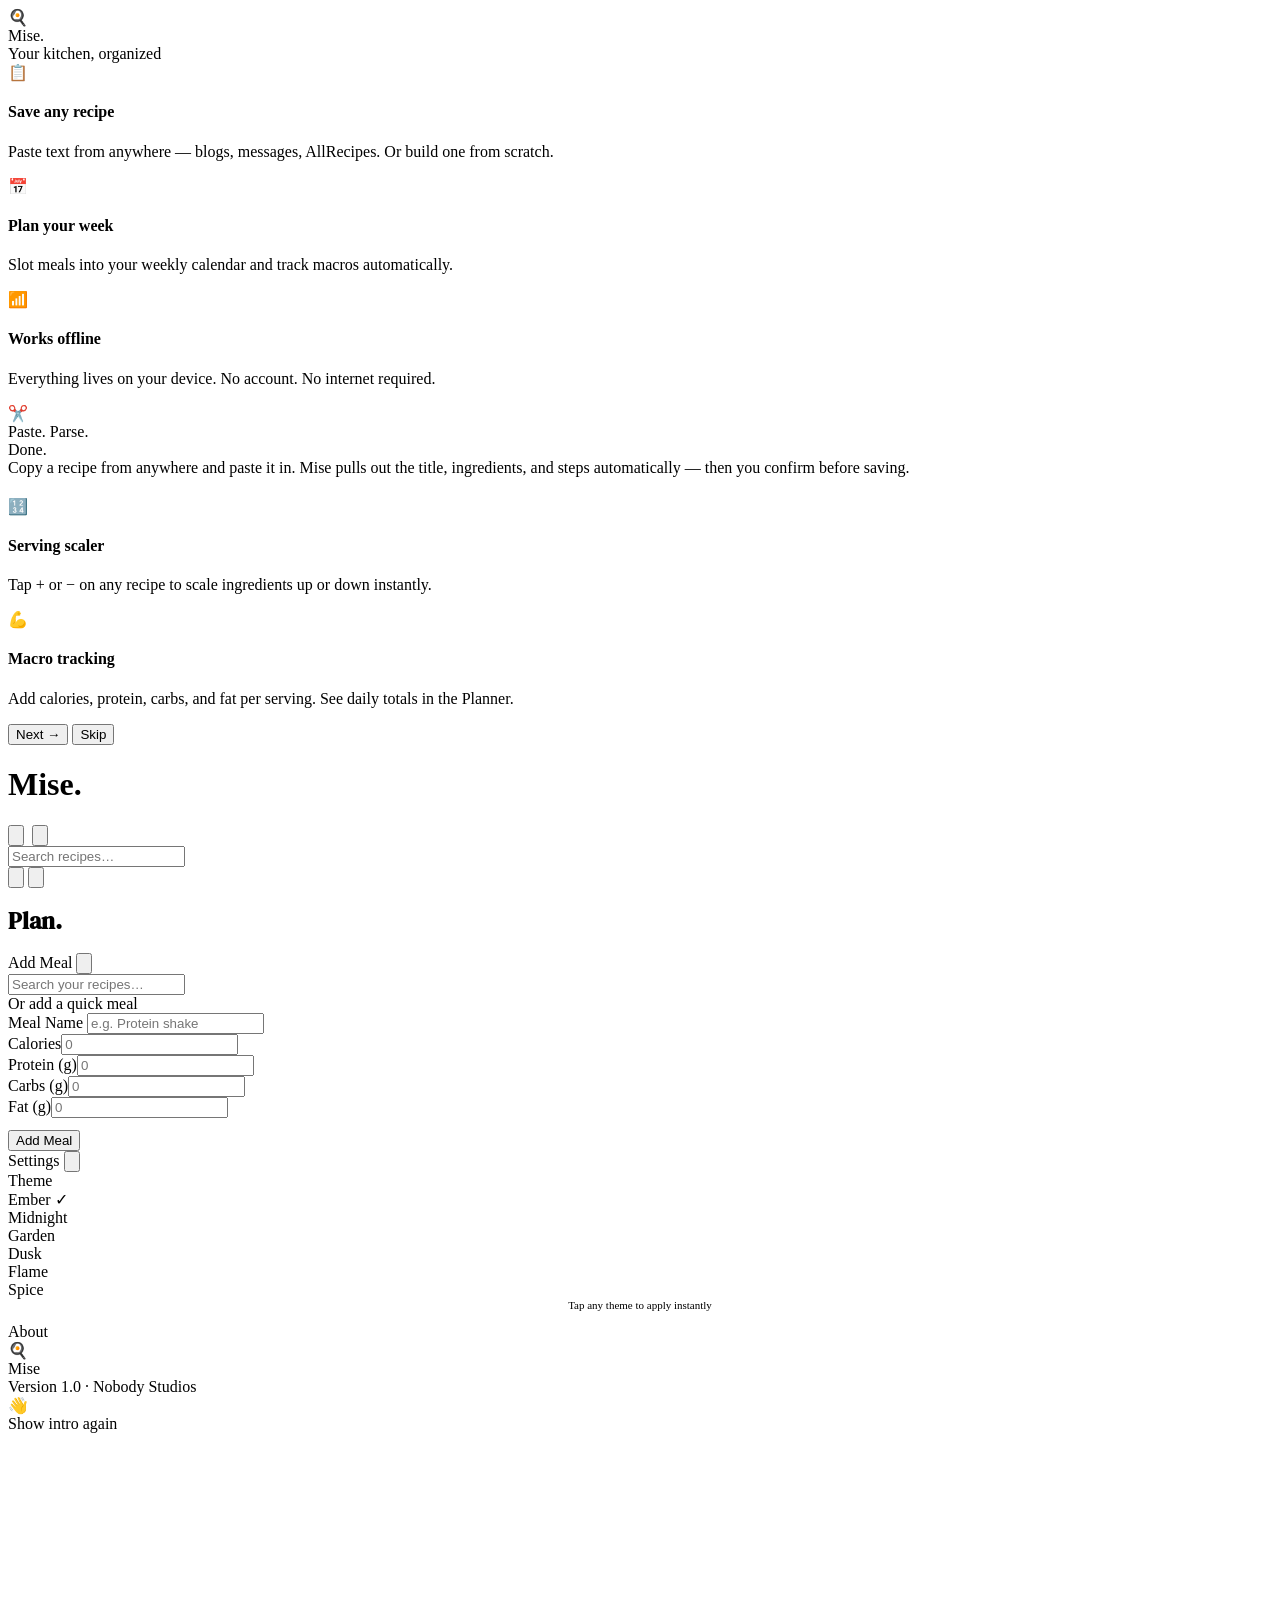
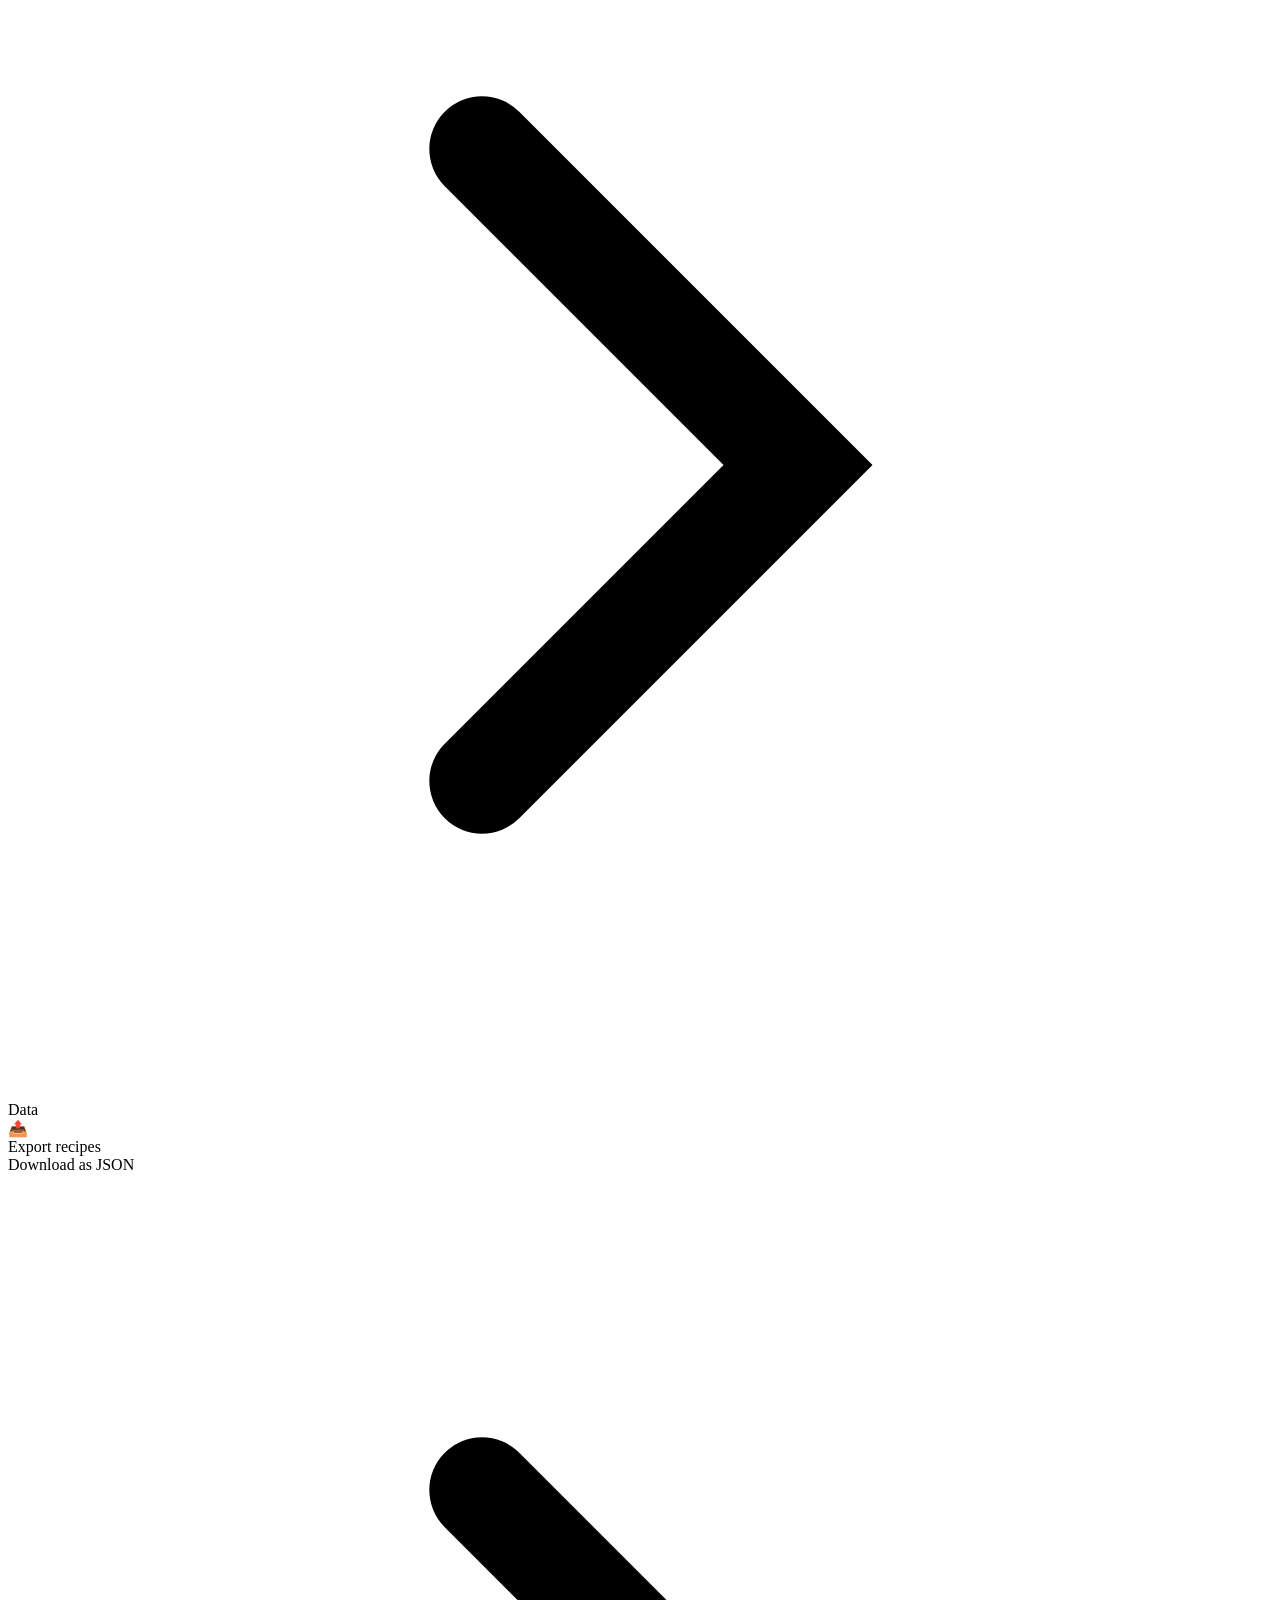
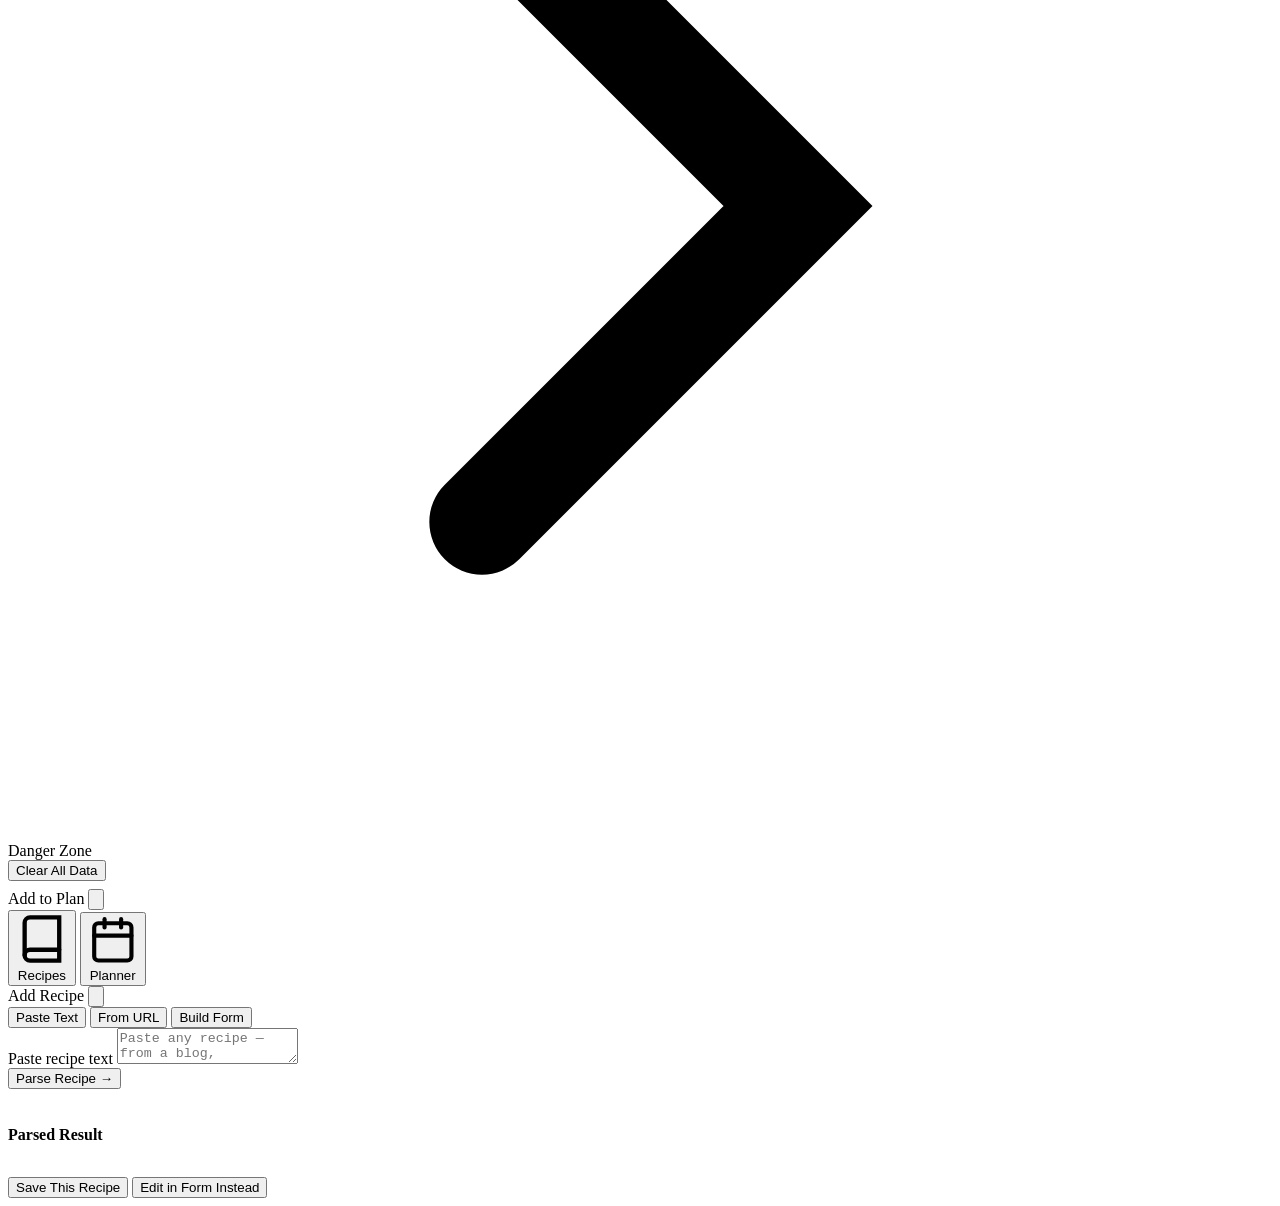
==== commit a5490560: "Add files via upload" ====
--- a/public/index.html
+++ b/public/index.html
@@ -19,1280 +19,10 @@
 <title>Mise — Recipe Keeper</title>
 <link rel="preconnect" href="https://fonts.googleapis.com">
 <link href="https://fonts.googleapis.com/css2?family=DM+Serif+Display:ital@0;1&family=DM+Mono:wght@400;500&family=Lato:wght@300;400;700&display=swap" rel="stylesheet">
-<style>
-  /* ── BASE TOKENS (shared across all themes) ── */
-  :root {
-    --radius: 12px;
-    --radius-sm: 8px;
-    --nav-h: 64px;
-    --header-h: 56px;
-    --red: #c84040;
-    --green: #4a8c5c;
-  }
-
-  /* ── EMBER (default — warm charcoal + amber) ── */
-  [data-theme="ember"], :root {
-    --bg: #0f0d09;
-    --surface: #1c1912;
-    --surface2: #252118;
-    --surface3: #2e2a1e;
-    --border: #3a3526;
-    --border-light: #4a4535;
-    --cream: #e8dfc8;
-    --cream-dim: #a89f88;
-    --cream-muted: #6a6358;
-    --accent: #c8841a;
-    --accent-bright: #e09a28;
-    --accent-dim: #6b4710;
-    --amber: #c8841a;
-    --amber-bright: #e09a28;
-    --amber-dim: #6b4710;
-    --text: #e8dfc8;
-    --text-dim: #a89f88;
-    --text-muted: #6a6358;
-  }
-
-  /* ── MIDNIGHT (deep navy + electric blue) ── */
-  [data-theme="midnight"] {
-    --bg: #0a0e1a;
-    --surface: #111827;
-    --surface2: #1a2235;
-    --surface3: #202c42;
-    --border: #2a3a55;
-    --border-light: #374d6e;
-    --cream: #c9d8f0;
-    --cream-dim: #8fa3c0;
-    --cream-muted: #4a607a;
-    --accent: #4a90e2;
-    --accent-bright: #6aaff5;
-    --accent-dim: #1e3a6e;
-    --amber: #4a90e2;
-    --amber-bright: #6aaff5;
-    --amber-dim: #1e3a6e;
-    --text: #c9d8f0;
-    --text-dim: #8fa3c0;
-    --text-muted: #4a607a;
-  }
-
-  /* ── GARDEN (warm white + forest green) ── */
-  [data-theme="garden"] {
-    --bg: #f5f2eb;
-    --surface: #edeae0;
-    --surface2: #e4e0d4;
-    --surface3: #dad5c6;
-    --border: #c8c2ae;
-    --border-light: #b8b1999;
-    --cream: #1e2e1e;
-    --cream-dim: #3a4e3a;
-    --cream-muted: #7a8e7a;
-    --accent: #2d6a4f;
-    --accent-bright: #40916c;
-    --accent-dim: #b7d7c8;
-    --amber: #2d6a4f;
-    --amber-bright: #40916c;
-    --amber-dim: #b7d7c8;
-    --text: #1e2e1e;
-    --text-dim: #3a5a3a;
-    --text-muted: #7a8e7a;
-  }
-
-  /* ── DUSK (deep plum + soft lavender) ── */
-  [data-theme="dusk"] {
-    --bg: #12091e;
-    --surface: #1c1130;
-    --surface2: #251840;
-    --surface3: #2e1f50;
-    --border: #3d2a6a;
-    --border-light: #52388a;
-    --cream: #e0d0f8;
-    --cream-dim: #b09ad8;
-    --cream-muted: #6a5490;
-    --accent: #c77dff;
-    --accent-bright: #e0aaff;
-    --accent-dim: #5a2d8a;
-    --amber: #c77dff;
-    --amber-bright: #e0aaff;
-    --amber-dim: #5a2d8a;
-    --text: #e0d0f8;
-    --text-dim: #b09ad8;
-    --text-muted: #6a5490;
-  }
-
-  /* ── FLAME (true black + hot orange) ── */
-  [data-theme="flame"] {
-    --bg: #0a0a0a;
-    --surface: #141414;
-    --surface2: #1c1c1c;
-    --surface3: #242424;
-    --border: #333333;
-    --border-light: #444444;
-    --cream: #f5f0e8;
-    --cream-dim: #b8b0a0;
-    --cream-muted: #666055;
-    --accent: #ff6b35;
-    --accent-bright: #ff8c5a;
-    --accent-dim: #7a2a10;
-    --amber: #ff6b35;
-    --amber-bright: #ff8c5a;
-    --amber-dim: #7a2a10;
-    --text: #f5f0e8;
-    --text-dim: #b8b0a0;
-    --text-muted: #666055;
-  }
-
-  /* ── SPICE (warm parchment + deep terracotta) ── */
-  [data-theme="spice"] {
-    --bg: #f7efe4;
-    --surface: #efe5d6;
-    --surface2: #e5d8c4;
-    --surface3: #d9c9ae;
-    --border: #c4ae92;
-    --border-light: #b89e80;
-    --cream: #2c1810;
-    --cream-dim: #5a3520;
-    --cream-muted: #8a6548;
-    --accent: #b5451b;
-    --accent-bright: #d4581e;
-    --accent-dim: #f0c8b0;
-    --amber: #b5451b;
-    --amber-bright: #d4581e;
-    --amber-dim: #f0c8b0;
-    --text: #2c1810;
-    --text-dim: #5a3520;
-    --text-muted: #8a6548;
-  }
-
-  * { box-sizing: border-box; margin: 0; padding: 0; -webkit-tap-highlight-color: transparent; }
-
-  html, body {
-    height: 100%;
-    background: var(--bg);
-    color: var(--text);
-    font-family: 'Lato', sans-serif;
-    font-weight: 400;
-    overflow: hidden;
-  }
-
-  /* GRAIN OVERLAY */
-  body::before {
-    content: '';
-    position: fixed;
-    inset: 0;
-    background-image: url("data:image/svg+xml,%3Csvg viewBox='0 0 256 256' xmlns='http://www.w3.org/2000/svg'%3E%3Cfilter id='noise'%3E%3CfeTurbulence type='fractalNoise' baseFrequency='0.9' numOctaves='4' stitchTiles='stitch'/%3E%3C/filter%3E%3Crect width='100%25' height='100%25' filter='url(%23noise)' opacity='0.04'/%3E%3C/svg%3E");
-    pointer-events: none;
-    z-index: 9999;
-    opacity: 0.6;
-  }
-
-  /* APP SHELL */
-  #app {
-    display: flex;
-    flex-direction: column;
-    height: 100dvh;
-    max-width: 480px;
-    margin: 0 auto;
-    position: relative;
-  }
-
-  /* VIEWS */
-  .view {
-    display: none;
-    flex-direction: column;
-    flex: 1;
-    overflow: hidden;
-  }
-  .view.active { display: flex; }
-
-  /* SCROLLABLE CONTENT AREA */
-  .scroll-area {
-    flex: 1;
-    overflow-y: auto;
-    -webkit-overflow-scrolling: touch;
-    padding-bottom: calc(var(--nav-h) + 16px);
-  }
-  .scroll-area::-webkit-scrollbar { display: none; }
-
-  /* TOP HEADER */
-  .top-bar {
-    display: flex;
-    align-items: center;
-    justify-content: space-between;
-    padding: 0 20px;
-    height: var(--header-h);
-    border-bottom: 1px solid var(--border);
-    background: var(--bg);
-    flex-shrink: 0;
-    position: sticky;
-    top: 0;
-    z-index: 10;
-  }
-
-  .top-bar h1 {
-    font-family: 'DM Serif Display', serif;
-    font-size: 24px;
-    color: var(--cream);
-    letter-spacing: -0.5px;
-  }
-
-  .top-bar h1 span {
-    color: var(--amber);
-  }
-
-  .icon-btn {
-    width: 40px;
-    height: 40px;
-    display: flex;
-    align-items: center;
-    justify-content: center;
-    border-radius: 50%;
-    border: none;
-    background: var(--surface2);
-    color: var(--cream);
-    cursor: pointer;
-    transition: background 0.15s;
-    flex-shrink: 0;
-  }
-  .icon-btn:active { background: var(--surface3); }
-  .icon-btn svg { width: 20px; height: 20px; }
-
-  /* BOTTOM NAV */
-  #bottom-nav {
-    position: fixed;
-    bottom: 0;
-    left: 50%;
-    transform: translateX(-50%);
-    width: 100%;
-    max-width: 480px;
-    height: var(--nav-h);
-    background: var(--surface);
-    border-top: 1px solid var(--border);
-    display: flex;
-    z-index: 100;
-  }
-
-  .nav-tab {
-    flex: 1;
-    display: flex;
-    flex-direction: column;
-    align-items: center;
-    justify-content: center;
-    gap: 4px;
-    background: none;
-    border: none;
-    color: var(--text-muted);
-    font-family: 'Lato', sans-serif;
-    font-size: 10px;
-    font-weight: 700;
-    letter-spacing: 0.8px;
-    text-transform: uppercase;
-    cursor: pointer;
-    transition: color 0.15s;
-  }
-  .nav-tab svg { width: 22px; height: 22px; }
-  .nav-tab.active { color: var(--amber); }
-
-  /* RECIPE LIBRARY */
-  .library-grid {
-    padding: 16px;
-    display: grid;
-    grid-template-columns: 1fr 1fr;
-    gap: 12px;
-  }
-
-  .recipe-card {
-    background: var(--surface);
-    border: 1px solid var(--border);
-    border-radius: var(--radius);
-    padding: 16px 14px;
-    cursor: pointer;
-    transition: border-color 0.15s, transform 0.1s;
-    animation: fadeUp 0.3s ease both;
-    display: flex;
-    flex-direction: column;
-    gap: 8px;
-    min-height: 140px;
-  }
-  .recipe-card:active { transform: scale(0.97); border-color: var(--amber-dim); }
-
-  @keyframes fadeUp {
-    from { opacity: 0; transform: translateY(12px); }
-    to { opacity: 1; transform: translateY(0); }
-  }
-
-  .recipe-card-emoji {
-    font-size: 28px;
-    line-height: 1;
-  }
-
-  .recipe-card-title {
-    font-family: 'DM Serif Display', serif;
-    font-size: 15px;
-    color: var(--cream);
-    line-height: 1.3;
-    flex: 1;
-  }
-
-  .recipe-card-meta {
-    display: flex;
-    gap: 6px;
-    flex-wrap: wrap;
-  }
-
-  .tag {
-    font-family: 'DM Mono', monospace;
-    font-size: 9px;
-    font-weight: 500;
-    padding: 2px 6px;
-    border-radius: 4px;
-    background: var(--surface3);
-    color: var(--cream-dim);
-    letter-spacing: 0.5px;
-    text-transform: uppercase;
-  }
-  .tag.macro { background: var(--amber-dim); color: var(--amber-bright); }
-
-  .empty-state {
-    display: flex;
-    flex-direction: column;
-    align-items: center;
-    justify-content: center;
-    padding: 60px 32px;
-    gap: 12px;
-    text-align: center;
-    flex: 1;
-  }
-
-  .empty-state .big-icon { font-size: 56px; opacity: 0.4; }
-  .empty-state h3 { font-family: 'DM Serif Display', serif; font-size: 22px; color: var(--cream-dim); }
-  .empty-state p { font-size: 14px; color: var(--text-muted); line-height: 1.6; }
-
-  /* SEARCH BAR */
-  .search-wrap {
-    padding: 12px 16px 0;
-  }
-
-  .search-input {
-    width: 100%;
-    background: var(--surface2);
-    border: 1px solid var(--border);
-    border-radius: var(--radius-sm);
-    padding: 10px 14px;
-    color: var(--cream);
-    font-family: 'Lato', sans-serif;
-    font-size: 14px;
-    outline: none;
-    transition: border-color 0.15s;
-  }
-  .search-input::placeholder { color: var(--text-muted); }
-  .search-input:focus { border-color: var(--amber-dim); }
-
-  /* MODAL / SHEET */
-  .sheet-overlay {
-    display: none;
-    position: fixed;
-    inset: 0;
-    background: rgba(0,0,0,0.7);
-    z-index: 200;
-    align-items: flex-end;
-    justify-content: center;
-    backdrop-filter: blur(4px);
-  }
-  .sheet-overlay.open { display: flex; }
-
-  .sheet {
-    width: 100%;
-    max-width: 480px;
-    background: var(--surface);
-    border-radius: 20px 20px 0 0;
-    border-top: 1px solid var(--border);
-    max-height: 92dvh;
-    display: flex;
-    flex-direction: column;
-    animation: slideUp 0.28s cubic-bezier(0.32, 0.72, 0, 1);
-  }
-
-  @keyframes slideUp {
-    from { transform: translateY(100%); }
-    to { transform: translateY(0); }
-  }
-
-  .sheet-handle {
-    width: 40px;
-    height: 4px;
-    background: var(--border-light);
-    border-radius: 2px;
-    margin: 12px auto 0;
-    flex-shrink: 0;
-  }
-
-  .sheet-header {
-    display: flex;
-    align-items: center;
-    justify-content: space-between;
-    padding: 16px 20px;
-    border-bottom: 1px solid var(--border);
-    flex-shrink: 0;
-  }
-
-  .sheet-title {
-    font-family: 'DM Serif Display', serif;
-    font-size: 20px;
-    color: var(--cream);
-  }
-
-  .sheet-body {
-    overflow-y: auto;
-    flex: 1;
-    -webkit-overflow-scrolling: touch;
-    padding: 20px;
-  }
-  .sheet-body::-webkit-scrollbar { display: none; }
-
-  /* ENTRY METHOD TABS */
-  .method-tabs {
-    display: flex;
-    gap: 0;
-    background: var(--surface2);
-    border-radius: var(--radius-sm);
-    padding: 3px;
-    margin-bottom: 20px;
-  }
-
-  .method-tab {
-    flex: 1;
-    padding: 9px;
-    border-radius: 6px;
-    border: none;
-    background: none;
-    color: var(--text-muted);
-    font-family: 'Lato', sans-serif;
-    font-size: 13px;
-    font-weight: 700;
-    cursor: pointer;
-    transition: all 0.15s;
-  }
-  .method-tab.active {
-    background: var(--surface3);
-    color: var(--cream);
-  }
-
-  /* FORM FIELDS */
-  .field-group {
-    margin-bottom: 18px;
-  }
-
-  label {
-    display: block;
-    font-family: 'DM Mono', monospace;
-    font-size: 10px;
-    font-weight: 500;
-    letter-spacing: 1px;
-    text-transform: uppercase;
-    color: var(--text-muted);
-    margin-bottom: 7px;
-  }
-
-  input[type="text"],
-  input[type="number"],
-  textarea,
-  select {
-    width: 100%;
-    background: var(--surface2);
-    border: 1px solid var(--border);
-    border-radius: var(--radius-sm);
-    padding: 11px 14px;
-    color: var(--cream);
-    font-family: 'Lato', sans-serif;
-    font-size: 15px;
-    outline: none;
-    transition: border-color 0.15s;
-    -webkit-appearance: none;
-  }
-  input::placeholder, textarea::placeholder { color: var(--text-muted); }
-  input:focus, textarea:focus, select:focus { border-color: var(--amber); }
-
-  textarea {
-    resize: none;
-    line-height: 1.6;
-    min-height: 120px;
-  }
-
-  .paste-area {
-    min-height: 200px;
-    font-size: 13px;
-  }
-
-  /* MACROS GRID */
-  .macros-grid {
-    display: grid;
-    grid-template-columns: 1fr 1fr;
-    gap: 10px;
-  }
-
-  .macro-field label { color: var(--amber); }
-
-  /* INGREDIENT ROWS */
-  .ingredient-row {
-    display: grid;
-    grid-template-columns: 70px 80px 1fr 32px;
-    gap: 6px;
-    margin-bottom: 8px;
-    align-items: center;
-  }
-
-  .ingredient-row input { font-size: 13px; padding: 9px 10px; }
-
-  .remove-btn {
-    width: 32px;
-    height: 32px;
-    border-radius: 6px;
-    border: 1px solid var(--border);
-    background: none;
-    color: var(--text-muted);
-    display: flex;
-    align-items: center;
-    justify-content: center;
-    cursor: pointer;
-    flex-shrink: 0;
-  }
-  .remove-btn:active { background: var(--red); border-color: var(--red); color: white; }
-
-  /* STEPS */
-  .step-row {
-    display: grid;
-    grid-template-columns: 28px 1fr 32px;
-    gap: 8px;
-    margin-bottom: 8px;
-    align-items: flex-start;
-  }
-
-  .step-num {
-    width: 28px;
-    height: 28px;
-    border-radius: 50%;
-    background: var(--amber-dim);
-    color: var(--amber-bright);
-    font-family: 'DM Mono', monospace;
-    font-size: 11px;
-    font-weight: 500;
-    display: flex;
-    align-items: center;
-    justify-content: center;
-    flex-shrink: 0;
-    margin-top: 9px;
-  }
-
-  .step-row textarea { min-height: 72px; font-size: 13px; padding: 9px 10px; }
-
-  /* ADD ROW BTN */
-  .add-row-btn {
-    width: 100%;
-    padding: 10px;
-    border-radius: var(--radius-sm);
-    border: 1px dashed var(--border-light);
-    background: none;
-    color: var(--text-muted);
-    font-family: 'Lato', sans-serif;
-    font-size: 13px;
-    cursor: pointer;
-    transition: all 0.15s;
-    margin-top: 4px;
-  }
-  .add-row-btn:active { border-color: var(--amber); color: var(--amber); }
-
-  /* TAGS INPUT */
-  .tags-wrap {
-    display: flex;
-    flex-wrap: wrap;
-    gap: 6px;
-    background: var(--surface2);
-    border: 1px solid var(--border);
-    border-radius: var(--radius-sm);
-    padding: 8px 10px;
-    min-height: 44px;
-    cursor: text;
-  }
-  .tags-wrap:focus-within { border-color: var(--amber); }
-
-  .tag-chip {
-    display: flex;
-    align-items: center;
-    gap: 4px;
-    background: var(--surface3);
-    border: 1px solid var(--border-light);
-    border-radius: 4px;
-    padding: 3px 8px;
-    font-size: 12px;
-    color: var(--cream-dim);
-  }
-  .tag-chip button {
-    background: none;
-    border: none;
-    color: var(--text-muted);
-    cursor: pointer;
-    padding: 0;
-    font-size: 14px;
-    line-height: 1;
-  }
-
-  .tag-input-inline {
-    background: none;
-    border: none;
-    outline: none;
-    color: var(--cream);
-    font-size: 13px;
-    font-family: 'Lato', sans-serif;
-    min-width: 80px;
-    flex: 1;
-    padding: 2px 4px;
-  }
-
-  /* PRIMARY BUTTON */
-  .btn-primary {
-    width: 100%;
-    padding: 15px;
-    border-radius: var(--radius);
-    border: none;
-    background: var(--amber);
-    color: var(--bg);
-    font-family: 'Lato', sans-serif;
-    font-size: 15px;
-    font-weight: 700;
-    letter-spacing: 0.3px;
-    cursor: pointer;
-    transition: background 0.15s, transform 0.1s;
-    margin-top: 8px;
-  }
-  .btn-primary:active { background: var(--amber-bright); transform: scale(0.98); }
-
-  .btn-secondary {
-    width: 100%;
-    padding: 13px;
-    border-radius: var(--radius);
-    border: 1px solid var(--border-light);
-    background: none;
-    color: var(--cream-dim);
-    font-family: 'Lato', sans-serif;
-    font-size: 14px;
-    font-weight: 700;
-    cursor: pointer;
-    margin-top: 8px;
-    transition: border-color 0.15s;
-  }
-  .btn-secondary:active { border-color: var(--amber-dim); }
-
-  /* PARSE PREVIEW */
-  .parse-preview {
-    display: none;
-    background: var(--surface2);
-    border: 1px solid var(--amber-dim);
-    border-radius: var(--radius);
-    padding: 16px;
-    margin-bottom: 16px;
-  }
-  .parse-preview.visible { display: block; }
-
-  .parse-preview h4 {
-    font-family: 'DM Mono', monospace;
-    font-size: 10px;
-    letter-spacing: 1px;
-    text-transform: uppercase;
-    color: var(--amber);
-    margin-bottom: 10px;
-  }
-
-  .parse-result-title {
-    font-family: 'DM Serif Display', serif;
-    font-size: 18px;
-    color: var(--cream);
-    margin-bottom: 8px;
-  }
-
-  .parse-count {
-    font-size: 12px;
-    color: var(--text-muted);
-    display: flex;
-    gap: 12px;
-  }
-
-  .parse-count span { color: var(--cream-dim); }
-
-  /* RECIPE DETAIL VIEW */
-  #view-detail .scroll-area { padding: 0 0 calc(var(--nav-h) + 16px); }
-
-  .detail-hero {
-    padding: 24px 20px 20px;
-    border-bottom: 1px solid var(--border);
-  }
-
-  .detail-emoji { font-size: 48px; margin-bottom: 12px; line-height: 1; }
-
-  .detail-title {
-    font-family: 'DM Serif Display', serif;
-    font-size: 28px;
-    color: var(--cream);
-    line-height: 1.2;
-    margin-bottom: 12px;
-  }
-
-  .detail-tags { display: flex; flex-wrap: wrap; gap: 6px; margin-bottom: 16px; }
-
-  .servings-control {
-    display: flex;
-    align-items: center;
-    gap: 12px;
-    background: var(--surface2);
-    border-radius: var(--radius-sm);
-    padding: 10px 14px;
-    border: 1px solid var(--border);
-    align-self: flex-start;
-  }
-
-  .servings-label {
-    font-family: 'DM Mono', monospace;
-    font-size: 10px;
-    letter-spacing: 1px;
-    text-transform: uppercase;
-    color: var(--text-muted);
-  }
-
-  .servings-val {
-    font-family: 'DM Mono', monospace;
-    font-size: 18px;
-    font-weight: 500;
-    color: var(--cream);
-    min-width: 28px;
-    text-align: center;
-  }
-
-  .servings-btn {
-    width: 32px;
-    height: 32px;
-    border-radius: 6px;
-    border: 1px solid var(--border-light);
-    background: none;
-    color: var(--cream);
-    font-size: 18px;
-    display: flex;
-    align-items: center;
-    justify-content: center;
-    cursor: pointer;
-  }
-  .servings-btn:active { background: var(--amber-dim); border-color: var(--amber-dim); }
-
-  .detail-section {
-    padding: 20px;
-    border-bottom: 1px solid var(--border);
-  }
-
-  .section-label {
-    font-family: 'DM Mono', monospace;
-    font-size: 10px;
-    letter-spacing: 1.2px;
-    text-transform: uppercase;
-    color: var(--amber);
-    margin-bottom: 14px;
-  }
-
-  .ingredient-list-item {
-    display: flex;
-    justify-content: space-between;
-    align-items: baseline;
-    padding: 9px 0;
-    border-bottom: 1px solid var(--border);
-    gap: 12px;
-  }
-  .ingredient-list-item:last-child { border-bottom: none; }
-
-  .ing-amount {
-    font-family: 'DM Mono', monospace;
-    font-size: 13px;
-    color: var(--amber-bright);
-    flex-shrink: 0;
-    white-space: nowrap;
-  }
-
-  .ing-name {
-    font-size: 15px;
-    color: var(--cream);
-    flex: 1;
-    text-align: right;
-  }
-
-  .step-item {
-    display: flex;
-    gap: 14px;
-    margin-bottom: 16px;
-  }
-
-  .step-item-num {
-    width: 26px;
-    height: 26px;
-    border-radius: 50%;
-    background: var(--amber-dim);
-    color: var(--amber-bright);
-    font-family: 'DM Mono', monospace;
-    font-size: 11px;
-    font-weight: 500;
-    display: flex;
-    align-items: center;
-    justify-content: center;
-    flex-shrink: 0;
-    margin-top: 1px;
-  }
-
-  .step-item-text {
-    font-size: 15px;
-    color: var(--cream-dim);
-    line-height: 1.65;
-    flex: 1;
-  }
-
-  .macros-strip {
-    display: grid;
-    grid-template-columns: repeat(4, 1fr);
-    gap: 8px;
-  }
-
-  .macro-pill {
-    background: var(--surface2);
-    border: 1px solid var(--border);
-    border-radius: var(--radius-sm);
-    padding: 10px 8px;
-    text-align: center;
-  }
-
-  .macro-pill-val {
-    font-family: 'DM Mono', monospace;
-    font-size: 16px;
-    font-weight: 500;
-    color: var(--amber-bright);
-    display: block;
-    margin-bottom: 2px;
-  }
-
-  .macro-pill-label {
-    font-family: 'DM Mono', monospace;
-    font-size: 9px;
-    letter-spacing: 0.8px;
-    text-transform: uppercase;
-    color: var(--text-muted);
-  }
-
-  /* DETAIL ACTIONS */
-  .detail-actions {
-    display: flex;
-    gap: 10px;
-    padding: 20px;
-  }
-
-  .action-btn {
-    flex: 1;
-    padding: 13px;
-    border-radius: var(--radius);
-    border: 1px solid var(--border-light);
-    background: none;
-    color: var(--cream-dim);
-    font-family: 'Lato', sans-serif;
-    font-size: 13px;
-    font-weight: 700;
-    cursor: pointer;
-    transition: all 0.15s;
-  }
-
-  .action-btn.danger { color: var(--red); border-color: var(--red); }
-  .action-btn:active { background: var(--surface2); }
-
-  /* TOAST */
-  .toast {
-    position: fixed;
-    bottom: calc(var(--nav-h) + 16px);
-    left: 50%;
-    transform: translateX(-50%) translateY(0);
-    background: var(--cream);
-    color: var(--bg);
-    padding: 12px 20px;
-    border-radius: 100px;
-    font-size: 13px;
-    font-weight: 700;
-    white-space: nowrap;
-    z-index: 500;
-    transition: opacity 0.3s, transform 0.3s;
-    pointer-events: none;
-    opacity: 0;
-  }
-  .toast.show { opacity: 1; }
-
-  /* SECTION DIVIDER */
-  .divider {
-    padding: 10px 16px 4px;
-    font-family: 'DM Mono', monospace;
-    font-size: 9px;
-    letter-spacing: 1.2px;
-    text-transform: uppercase;
-    color: var(--text-muted);
-  }
-
-  /* =====================
-     PLANNER STYLES
-  ===================== */
-  .week-strip {
-    display: flex;
-    gap: 6px;
-    padding: 14px 16px 10px;
-    overflow-x: auto;
-    flex-shrink: 0;
-    scrollbar-width: none;
-  }
-  .week-strip::-webkit-scrollbar { display: none; }
-  .week-chip {
-    display: flex;
-    flex-direction: column;
-    align-items: center;
-    gap: 3px;
-    min-width: 42px;
-    padding: 8px 6px;
-    border-radius: var(--radius-sm);
-    border: 1px solid var(--border);
-    background: var(--surface2);
-    cursor: pointer;
-    transition: all 0.15s;
-    flex-shrink: 0;
-  }
-  .week-chip.active { border-color: var(--amber); background: var(--amber-dim); }
-  .week-chip.has-meals { border-color: var(--border-light); }
-  .week-chip-day { font-family: 'DM Mono', monospace; font-size: 9px; letter-spacing: 0.8px; text-transform: uppercase; color: var(--text-muted); }
-  .week-chip.active .week-chip-day { color: var(--amber-bright); }
-  .week-chip-date { font-family: 'DM Mono', monospace; font-size: 14px; font-weight: 500; color: var(--cream-dim); }
-  .week-chip.active .week-chip-date { color: var(--cream); }
-  .week-chip-dot { width: 5px; height: 5px; border-radius: 50%; background: var(--border-light); }
-  .week-chip.has-meals .week-chip-dot { background: var(--green); }
-  .week-chip.active .week-chip-dot { background: var(--amber-bright); }
-  .day-view { flex: 1; overflow-y: auto; -webkit-overflow-scrolling: touch; padding: 0 16px calc(var(--nav-h) + 24px); }
-  .day-view::-webkit-scrollbar { display: none; }
-  .daily-macro-bar { background: var(--surface); border: 1px solid var(--border); border-radius: var(--radius); padding: 14px 16px; margin-bottom: 16px; margin-top: 4px; }
-  .dmb-header { display: flex; justify-content: space-between; align-items: center; margin-bottom: 10px; }
-  .dmb-title { font-family: 'DM Serif Display', serif; font-size: 17px; color: var(--cream); }
-  .dmb-cal { font-family: 'DM Mono', monospace; font-size: 13px; color: var(--amber-bright); }
-  .dmb-rows { display: flex; flex-direction: column; gap: 6px; }
-  .dmb-row { display: flex; align-items: center; gap: 8px; }
-  .dmb-label { font-family: 'DM Mono', monospace; font-size: 9px; letter-spacing: 0.8px; text-transform: uppercase; color: var(--text-muted); width: 52px; flex-shrink: 0; }
-  .dmb-bar-wrap { flex: 1; height: 6px; background: var(--surface3); border-radius: 3px; overflow: hidden; }
-  .dmb-bar-fill { height: 100%; border-radius: 3px; background: var(--amber); transition: width 0.4s cubic-bezier(0.4,0,0.2,1); max-width: 100%; }
-  .dmb-bar-fill.over { background: var(--red); }
-  .dmb-bar-fill.on { background: var(--green); }
-  .dmb-val { font-family: 'DM Mono', monospace; font-size: 10px; color: var(--cream-dim); width: 52px; text-align: right; flex-shrink: 0; }
-  .meal-slot-group { margin-bottom: 12px; }
-  .meal-slot-label { font-family: 'DM Mono', monospace; font-size: 9px; letter-spacing: 1.2px; text-transform: uppercase; color: var(--text-muted); margin-bottom: 6px; padding-left: 2px; }
-  .meal-slot-card { background: var(--surface); border: 1px solid var(--border); border-radius: var(--radius); overflow: hidden; }
-  .meal-slot-item { display: flex; align-items: center; gap: 10px; padding: 11px 14px; border-bottom: 1px solid var(--border); }
-  .meal-slot-item:last-child { border-bottom: none; }
-  .meal-slot-emoji { font-size: 20px; flex-shrink: 0; }
-  .meal-slot-info { flex: 1; min-width: 0; }
-  .meal-slot-name { font-size: 14px; color: var(--cream); white-space: nowrap; overflow: hidden; text-overflow: ellipsis; }
-  .meal-slot-macros { font-family: 'DM Mono', monospace; font-size: 10px; color: var(--text-muted); margin-top: 2px; }
-  .meal-remove-btn { width: 28px; height: 28px; border-radius: 6px; border: 1px solid var(--border); background: none; color: var(--text-muted); font-size: 16px; display: flex; align-items: center; justify-content: center; cursor: pointer; flex-shrink: 0; }
-  .meal-remove-btn:active { background: var(--red); border-color: var(--red); color: white; }
-  .add-meal-btn { width: 100%; padding: 12px 14px; border: none; background: none; color: var(--text-muted); font-family: 'Lato', sans-serif; font-size: 13px; text-align: left; cursor: pointer; display: flex; align-items: center; gap: 8px; transition: color 0.15s; }
-  .add-meal-btn:active { color: var(--amber); }
-  .add-meal-btn svg { width: 16px; height: 16px; flex-shrink: 0; }
-  .goals-panel { background: var(--surface2); border: 1px solid var(--border); border-radius: var(--radius); margin-bottom: 16px; margin-top: 4px; overflow: hidden; }
-  .goals-toggle-btn { width: 100%; display: flex; align-items: center; justify-content: space-between; padding: 13px 16px; background: none; border: none; color: var(--cream-dim); font-family: 'Lato', sans-serif; font-size: 13px; font-weight: 700; cursor: pointer; text-align: left; }
-  .goals-toggle-btn svg { width: 16px; height: 16px; transition: transform 0.2s; }
-  .goals-toggle-btn.open svg { transform: rotate(180deg); }
-  .goals-body { display: none; padding: 0 16px 16px; border-top: 1px solid var(--border); }
-  .goals-body.open { display: block; }
-  .goals-grid { display: grid; grid-template-columns: 1fr 1fr; gap: 10px; padding-top: 14px; }
-  .goals-grid label { color: var(--amber); }
-  .picker-search { margin-bottom: 14px; }
-  .picker-recipe-list { display: flex; flex-direction: column; gap: 8px; }
-  .picker-recipe-item { display: flex; align-items: center; gap: 12px; padding: 12px 14px; background: var(--surface2); border: 1px solid var(--border); border-radius: var(--radius-sm); cursor: pointer; transition: border-color 0.15s; }
-  .picker-recipe-item:active { border-color: var(--amber); }
-  .picker-recipe-emoji { font-size: 22px; }
-  .picker-recipe-info { flex: 1; }
-  .picker-recipe-name { font-size: 14px; color: var(--cream); }
-  .picker-recipe-macros { font-family: 'DM Mono', monospace; font-size: 10px; color: var(--text-muted); margin-top: 2px; }
-  .quick-add-section { margin-top: 16px; padding-top: 16px; border-top: 1px solid var(--border); }
-  .quick-add-label { font-family: 'DM Mono', monospace; font-size: 9px; letter-spacing: 1px; text-transform: uppercase; color: var(--text-muted); margin-bottom: 10px; }
-  .planner-nav { display: flex; align-items: center; justify-content: space-between; padding: 0 16px 0 20px; height: var(--header-h); border-bottom: 1px solid var(--border); background: var(--bg); flex-shrink: 0; }
-  .planner-week-label { font-family: 'DM Mono', monospace; font-size: 11px; letter-spacing: 0.5px; color: var(--text-muted); }
-
-  /* ONBOARDING */
-  #onboarding { position: fixed; inset: 0; z-index: 1000; background: var(--bg); display: flex; flex-direction: column; max-width: 480px; margin: 0 auto; }
-  #onboarding.hidden { display: none; }
-  .ob-slides { flex: 1; position: relative; overflow: hidden; }
-  .ob-slide { position: absolute; inset: 0; display: flex; flex-direction: column; align-items: center; justify-content: center; padding: 40px 36px; text-align: center; opacity: 0; transform: translateX(40px); transition: opacity 0.4s ease, transform 0.4s ease; pointer-events: none; }
-  .ob-slide.active { opacity: 1; transform: translateX(0); pointer-events: all; }
-  .ob-slide.exit { opacity: 0; transform: translateX(-40px); }
-  .ob-icon { font-size: 72px; margin-bottom: 24px; line-height: 1; animation: obFloat 3s ease-in-out infinite; }
-  @keyframes obFloat { 0%,100% { transform: translateY(0); } 50% { transform: translateY(-8px); } }
-  .ob-wordmark { font-family: 'DM Serif Display', serif; font-size: 48px; color: var(--cream); letter-spacing: -1px; margin-bottom: 4px; }
-  .ob-wordmark span { color: var(--amber); }
-  .ob-tagline { font-family: 'DM Mono', monospace; font-size: 10px; letter-spacing: 2.5px; text-transform: uppercase; color: var(--text-muted); margin-bottom: 36px; }
-  .ob-headline { font-family: 'DM Serif Display', serif; font-size: 26px; color: var(--cream); line-height: 1.25; margin-bottom: 14px; }
-  .ob-body { font-size: 14px; color: var(--text-muted); line-height: 1.7; max-width: 300px; }
-  .ob-feature-list { display: flex; flex-direction: column; gap: 10px; margin-top: 24px; width: 100%; text-align: left; }
-  .ob-feature { display: flex; align-items: flex-start; gap: 14px; background: var(--surface); border: 1px solid var(--border); border-radius: var(--radius); padding: 13px 14px; }
-  .ob-feature-icon { font-size: 20px; flex-shrink: 0; margin-top: 1px; }
-  .ob-feature-text h4 { font-size: 13px; font-weight: 700; color: var(--cream); margin-bottom: 2px; }
-  .ob-feature-text p { font-size: 11px; color: var(--text-muted); line-height: 1.5; }
-  .ob-footer { padding: 20px 36px 44px; display: flex; flex-direction: column; gap: 10px; align-items: center; flex-shrink: 0; }
-  .ob-dots { display: flex; gap: 6px; margin-bottom: 4px; }
-  .ob-dot { width: 6px; height: 6px; border-radius: 3px; background: var(--border-light); transition: all 0.3s; }
-  .ob-dot.active { width: 20px; background: var(--amber); }
-  .ob-btn-primary { width: 100%; padding: 16px; border-radius: var(--radius); border: none; background: var(--amber); color: var(--bg); font-family: 'Lato', sans-serif; font-size: 15px; font-weight: 700; cursor: pointer; transition: background 0.15s, transform 0.1s; }
-  .ob-btn-primary:active { background: var(--amber-bright); transform: scale(0.98); }
-  .ob-btn-skip { background: none; border: none; color: var(--text-muted); font-family: 'Lato', sans-serif; font-size: 13px; cursor: pointer; padding: 4px 12px; }
-
-  /* SETTINGS SHEET */
-  .settings-section { margin-bottom: 22px; }
-  .settings-section-title { font-family: 'DM Mono', monospace; font-size: 9px; letter-spacing: 1.5px; text-transform: uppercase; color: var(--amber); margin-bottom: 8px; padding-left: 2px; }
-  .settings-card { background: var(--surface2); border: 1px solid var(--border); border-radius: var(--radius); overflow: hidden; }
-  .settings-row { display: flex; align-items: center; justify-content: space-between; padding: 14px 16px; border-bottom: 1px solid var(--border); gap: 12px; cursor: pointer; }
-  .settings-row:last-child { border-bottom: none; }
-  .settings-row:active { background: var(--surface3); }
-  .settings-row-left { display: flex; align-items: center; gap: 12px; }
-  .settings-row-icon { font-size: 18px; flex-shrink: 0; }
-  .settings-row-label { font-size: 14px; color: var(--cream); }
-  .settings-row-sub { font-size: 11px; color: var(--text-muted); margin-top: 1px; }
-  .settings-row-right { font-family: 'DM Mono', monospace; font-size: 12px; color: var(--text-muted); display: flex; align-items: center; gap: 6px; flex-shrink: 0; }
-  .settings-row-right svg { width: 14px; height: 14px; }
-  .theme-grid { display: grid; grid-template-columns: repeat(3, 1fr); gap: 8px; padding: 12px 14px 14px; }
-  .theme-swatch { border-radius: var(--radius-sm); border: 2px solid var(--border); padding: 10px 6px; text-align: center; cursor: pointer; transition: border-color 0.15s; display: flex; flex-direction: column; align-items: center; gap: 5px; background: var(--surface3); }
-  .theme-swatch.active { border-color: var(--amber); }
-  .theme-swatch.coming { opacity: 0.35; cursor: default; }
-  .theme-swatch-dots { display: flex; gap: 3px; }
-  .theme-swatch-dot { width: 10px; height: 10px; border-radius: 50%; }
-  .theme-swatch-name { font-family: 'DM Mono', monospace; font-size: 8px; letter-spacing: 0.5px; color: var(--cream-dim); text-transform: uppercase; }
-  .settings-danger-btn { width: 100%; padding: 13px; border-radius: var(--radius); border: 1px solid var(--red); background: none; color: var(--red); font-family: 'Lato', sans-serif; font-size: 14px; font-weight: 700; cursor: pointer; transition: all 0.15s; }
-  .settings-danger-btn:active { background: var(--red); color: white; }
-
-  /* WEEKLY SUMMARY */
-  .weekly-summary { background: var(--surface); border: 1px solid var(--border); border-radius: var(--radius); padding: 14px; margin-bottom: 14px; }
-  .ws-title { font-family: 'DM Mono', monospace; font-size: 9px; letter-spacing: 1.2px; text-transform: uppercase; color: var(--text-muted); margin-bottom: 12px; }
-  .ws-grid { display: grid; grid-template-columns: repeat(7, 1fr); gap: 4px; }
-  .ws-day-col { text-align: center; }
-  .ws-day-label { font-family: 'DM Mono', monospace; font-size: 8px; text-transform: uppercase; color: var(--text-muted); margin-bottom: 4px; }
-  .ws-cal-bar { height: 36px; background: var(--surface3); border-radius: 4px; position: relative; overflow: hidden; margin-bottom: 4px; }
-  .ws-cal-fill { position: absolute; bottom: 0; left: 0; right: 0; border-radius: 4px; transition: height 0.4s ease; background: var(--amber-dim); }
-  .ws-cal-fill.over { background: rgba(200,64,64,0.5); }
-  .ws-cal-fill.on { background: rgba(74,140,92,0.5); }
-  .ws-cal-val { font-family: 'DM Mono', monospace; font-size: 8px; color: var(--text-muted); }
-
-  /* URL FETCH STATUS */
-  .url-status-loading {
-    display: flex;
-    align-items: center;
-    gap: 10px;
-    padding: 10px 14px;
-    background: var(--surface2);
-    border: 1px solid var(--border);
-    border-radius: var(--radius-sm);
-    font-size: 13px;
-    color: var(--cream-dim);
-  }
-  .url-spinner {
-    width: 16px;
-    height: 16px;
-    border: 2px solid var(--border-light);
-    border-top-color: var(--amber);
-    border-radius: 50%;
-    animation: spin 0.7s linear infinite;
-    flex-shrink: 0;
-  }
-  @keyframes spin { to { transform: rotate(360deg); } }
-  .url-status-error {
-    padding: 10px 14px;
-    background: rgba(200,64,64,0.1);
-    border: 1px solid rgba(200,64,64,0.3);
-    border-radius: var(--radius-sm);
-    font-size: 13px;
-    color: #e07070;
-  }
-  .url-status-success {
-    padding: 10px 14px;
-    background: rgba(74,140,92,0.1);
-    border: 1px solid rgba(74,140,92,0.3);
-    border-radius: var(--radius-sm);
-    font-size: 13px;
-    color: #6abf7e;
-  }
-
-  /* ADD TO PLAN BUTTON */
-  .add-to-plan-btn { flex: 2; padding: 13px; border-radius: var(--radius); border: 1px solid var(--amber-dim); background: var(--amber-dim); color: var(--amber-bright); font-family: 'Lato', sans-serif; font-size: 13px; font-weight: 700; cursor: pointer; transition: all 0.15s; }
-  .add-to-plan-btn:active { background: var(--amber); color: var(--bg); border-color: var(--amber); }
-
-  /* Light theme adjustments */
-  [data-theme="garden"] body::before,
-  [data-theme="spice"] body::before {
-    opacity: 0.25;
-  }
-
-  [data-theme="garden"] #onboarding,
-  [data-theme="spice"] #onboarding {
-    background: var(--bg);
-  }
-
-  [data-theme="garden"] .ob-feature,
-  [data-theme="spice"] .ob-feature {
-    background: var(--surface2);
-    border-color: var(--border);
-  }
-
-  [data-theme="garden"] .parse-preview,
-  [data-theme="spice"] .parse-preview {
-    background: var(--surface2);
-  }
-
-  [data-theme="garden"] .recipe-card,
-  [data-theme="spice"] .recipe-card {
-    background: var(--surface);
-    border-color: var(--border);
-  }
-
-  [data-theme="garden"] .sheet,
-  [data-theme="spice"] .sheet {
-    background: var(--surface);
-  }
-
-  [data-theme="garden"] #bottom-nav,
-  [data-theme="spice"] #bottom-nav {
-    background: var(--surface);
-    border-color: var(--border);
-  }
-
-  /* Shared accent alias — keep amber-* vars working for all themes */
-  :root, [data-theme] {
-    --amber: var(--accent);
-    --amber-bright: var(--accent-bright);
-    --amber-dim: var(--accent-dim);
-  }
-
-  /* COMING SOON (kept for other potential use) */
-  .coming-soon {
-    display: flex;
-    flex-direction: column;
-    align-items: center;
-    justify-content: center;
-    flex: 1;
-    padding: 40px 32px;
-    text-align: center;
-    gap: 16px;
-  }
-
-  .coming-soon .icon { font-size: 64px; opacity: 0.3; }
-  .coming-soon h2 { font-family: 'DM Serif Display', serif; font-size: 26px; color: var(--cream-dim); }
-  .coming-soon p { font-size: 14px; color: var(--text-muted); line-height: 1.7; max-width: 280px; }
-  .coming-soon .badge {
-    background: var(--amber-dim);
-    color: var(--amber-bright);
-    font-family: 'DM Mono', monospace;
-    font-size: 10px;
-    letter-spacing: 1px;
-    text-transform: uppercase;
-    padding: 5px 12px;
-    border-radius: 100px;
-  }
-
-  /* SCALER HIGHLIGHT */
-  .scaler-changed {
-    color: var(--amber-bright) !important;
-    transition: color 0.2s;
-  }
-
-  /* SECTION TOGGLE */
-  .section-toggle {
-    display: flex;
-    align-items: center;
-    gap: 8px;
-    cursor: pointer;
-    margin-bottom: 14px;
-  }
-
-  .toggle-knob {
-    position: relative;
-    width: 44px;
-    height: 24px;
-    background: var(--surface3);
-    border-radius: 12px;
-    border: 1px solid var(--border);
-    transition: background 0.2s;
-    flex-shrink: 0;
-  }
-
-  .toggle-knob::after {
-    content: '';
-    position: absolute;
-    left: 3px;
-    top: 3px;
-    width: 16px;
-    height: 16px;
-    border-radius: 50%;
-    background: var(--text-muted);
-    transition: transform 0.2s, background 0.2s;
-  }
-
-  input[type="checkbox"]:checked + .section-toggle .toggle-knob {
-    background: var(--amber-dim);
-    border-color: var(--amber-dim);
-  }
-  input[type="checkbox"]:checked + .section-toggle .toggle-knob::after {
-    transform: translateX(20px);
-    background: var(--amber-bright);
-  }
-
-  input[type="checkbox"] { display: none; }
-
-  .toggle-label { font-size: 13px; color: var(--cream-dim); }
-
-  /* PARSE STATUS */
-  .parse-status {
-    display: flex;
-    align-items: center;
-    gap: 8px;
-    font-size: 12px;
-    color: var(--text-muted);
-    margin-bottom: 12px;
-  }
-
-  .parse-dot {
-    width: 8px;
-    height: 8px;
-    border-radius: 50%;
-    background: var(--green);
-    flex-shrink: 0;
-  }
-
-  .parse-dot.warn { background: var(--amber); }
-
-  /* EMOJI PICKER ROW */
-  .emoji-row {
-    display: flex;
-    gap: 8px;
-    flex-wrap: wrap;
-    margin-bottom: 4px;
-  }
-
-  .emoji-opt {
-    font-size: 24px;
-    width: 44px;
-    height: 44px;
-    border-radius: var(--radius-sm);
-    border: 2px solid var(--border);
-    background: var(--surface2);
-    display: flex;
-    align-items: center;
-    justify-content: center;
-    cursor: pointer;
-    transition: border-color 0.15s;
-  }
-
-  .emoji-opt.selected { border-color: var(--amber); background: var(--amber-dim); }
-
-</style>
+<link rel="stylesheet" href="/css/themes.css">
+<link rel="stylesheet" href="/css/app.css">
 </head>
 <body>
-
 <!-- ======== ONBOARDING ======== -->
 <div id="onboarding">
   <div class="ob-slides">
@@ -1768,1293 +498,15 @@
 
 </div>
 
-<script>
-// =====================
-// STATE
-// =====================
-let recipes = JSON.parse(localStorage.getItem('mise_recipes') || '[]');
-let currentRecipeId = null;
-let currentServings = 1;
-let baseServings = 1;
-let formTags = [];
-let selectedEmoji = '🍳';
-let parsedData = null;
-let editingId = null;
-
-// =====================
-// SAVE / LOAD
-// =====================
-function save() {
-  localStorage.setItem('mise_recipes', JSON.stringify(recipes));
-}
-
-// =====================
-// VIEW SWITCHING
-// =====================
-function switchView(name) {
-  document.querySelectorAll('.view').forEach(v => v.classList.remove('active'));
-  document.getElementById('view-' + name).classList.add('active');
-  document.querySelectorAll('.nav-tab').forEach(t => t.classList.remove('active'));
-  const tab = document.getElementById('tab-' + name);
-  if (tab) tab.classList.add('active');
-}
-
-function goBack() {
-  switchView('library');
-  renderLibrary();
-}
-
-// =====================
-// LIBRARY RENDER
-// =====================
-function renderLibrary(filter = '') {
-  const content = document.getElementById('library-content');
-  const q = filter.toLowerCase();
-  const filtered = recipes.filter(r =>
-    r.title.toLowerCase().includes(q) ||
-    (r.tags || []).some(t => t.toLowerCase().includes(q))
-  );
-
-  if (!filtered.length && !recipes.length) {
-    content.innerHTML = `
-      <div class="empty-state">
-        <div class="big-icon">🍽️</div>
-        <h3>No recipes yet</h3>
-        <p>Tap + to add your first recipe by pasting text or filling out a form.</p>
-      </div>`;
-    return;
-  }
-
-  if (!filtered.length) {
-    content.innerHTML = `<div class="empty-state"><p style="color:var(--text-muted)">No recipes match "${filter}"</p></div>`;
-    return;
-  }
-
-  // Group by tag if no filter
-  let html = '';
-
-  if (!q) {
-    // Show all with subtle grouping
-    html = '<div class="library-grid">';
-    filtered.forEach((r, i) => {
-      html += recipeCardHTML(r, i);
-    });
-    html += '</div>';
-  } else {
-    html = '<div class="library-grid">';
-    filtered.forEach((r, i) => { html += recipeCardHTML(r, i); });
-    html += '</div>';
-  }
-
-  content.innerHTML = html;
-}
-
-function recipeCardHTML(r, i) {
-  const hasMacros = r.macros && (r.macros.cal || r.macros.protein);
-  const tagsHTML = (r.tags || []).slice(0, 2).map(t => `<span class="tag">${t}</span>`).join('');
-  const macroTag = hasMacros ? `<span class="tag macro">${r.macros.cal}cal</span>` : '';
-  return `
-    <div class="recipe-card" onclick="openDetail('${r.id}')" style="animation-delay:${i * 40}ms">
-      <div class="recipe-card-emoji">${r.emoji || '🍳'}</div>
-      <div class="recipe-card-title">${r.title}</div>
-      <div class="recipe-card-meta">
-        ${macroTag}${tagsHTML}
-        ${r.servings ? `<span class="tag">×${r.servings}</span>` : ''}
-      </div>
-    </div>`;
-}
-
-function filterRecipes(val) {
-  renderLibrary(val);
-}
-
-// =====================
-// DETAIL VIEW
-// =====================
-function openDetail(id) {
-  const r = recipes.find(x => x.id === id);
-  if (!r) return;
-  currentRecipeId = id;
-  currentServings = r.servings || 1;
-  baseServings = r.servings || 1;
-  renderDetail(r, currentServings);
-  switchView('detail');
-  document.getElementById('detail-edit-btn').onclick = () => openEditSheet(id);
-}
-
-function renderDetail(r, servings) {
-  const scale = servings / (r.servings || 1);
-  const hasMacros = r.macros && (r.macros.cal || r.macros.protein);
-
-  const macroHTML = hasMacros ? `
-    <div class="detail-section">
-      <div class="section-label">Macros · per serving</div>
-      <div class="macros-strip">
-        ${macroPill('Calories', Math.round((r.macros.cal || 0) * scale))}
-        ${macroPill('Protein', Math.round((r.macros.protein || 0) * scale) + 'g')}
-        ${macroPill('Carbs', Math.round((r.macros.carbs || 0) * scale) + 'g')}
-        ${macroPill('Fat', Math.round((r.macros.fat || 0) * scale) + 'g')}
-      </div>
-    </div>` : '';
-
-  const tagsHTML = (r.tags || []).map(t => `<span class="tag">${t}</span>`).join('');
-
-  const ingsHTML = (r.ingredients || []).map(ing => {
-    const amt = scaleAmount(ing.amount, scale);
-    return `
-      <div class="ingredient-list-item">
-        <span class="ing-amount">${amt} ${ing.unit || ''}</span>
-        <span class="ing-name">${ing.name}</span>
-      </div>`;
-  }).join('');
-
-  const stepsHTML = (r.steps || []).map((s, i) => `
-    <div class="step-item">
-      <div class="step-item-num">${i + 1}</div>
-      <div class="step-item-text">${s}</div>
-    </div>`).join('');
-
-  document.getElementById('detail-content').innerHTML = `
-    <div class="detail-hero">
-      <div class="detail-emoji">${r.emoji || '🍳'}</div>
-      <div class="detail-title">${r.title}</div>
-      ${tagsHTML ? `<div class="detail-tags">${tagsHTML}</div>` : ''}
-      <div class="servings-control">
-        <span class="servings-label">Servings</span>
-        <button class="servings-btn" onclick="changeServings(-1)">−</button>
-        <span class="servings-val" id="servings-val">${servings}</span>
-        <button class="servings-btn" onclick="changeServings(1)">+</button>
-      </div>
-    </div>
-    ${macroHTML}
-    ${ingsHTML ? `<div class="detail-section"><div class="section-label">Ingredients</div>${ingsHTML}</div>` : ''}
-    ${stepsHTML ? `<div class="detail-section"><div class="section-label">Method</div>${stepsHTML}</div>` : ''}
-    <div class="detail-actions">
-      <button class="action-btn" onclick="openEditSheet('${r.id}')">Edit</button>
-      <button class="add-to-plan-btn" onclick="openATPSheet('${r.id}')">+ Add to Plan</button>
-      <button class="action-btn danger" onclick="deleteRecipe('${r.id}')">Delete</button>
-    </div>
-  `;
-}
-
-function macroPill(label, val) {
-  return `<div class="macro-pill">
-    <span class="macro-pill-val">${val}</span>
-    <span class="macro-pill-label">${label}</span>
-  </div>`;
-}
-
-function scaleAmount(amount, scale) {
-  if (!amount) return '';
-  const num = parseFloat(amount);
-  if (isNaN(num)) return amount;
-  const scaled = num * scale;
-  // Pretty fractions for small numbers
-  if (scaled <= 0) return '0';
-  if (scaled < 1) {
-    const fracs = [[1/8,'⅛'],[1/4,'¼'],[1/3,'⅓'],[3/8,'⅜'],[1/2,'½'],[2/3,'⅔'],[3/4,'¾']];
-    for (const [v, s] of fracs) {
-      if (Math.abs(scaled - v) < 0.05) return s;
-    }
-  }
-  // Round to 1 decimal if needed
-  return scaled % 1 === 0 ? scaled.toString() : scaled.toFixed(1);
-}
-
-function changeServings(delta) {
-  const r = recipes.find(x => x.id === currentRecipeId);
-  if (!r) return;
-  currentServings = Math.max(1, currentServings + delta);
-  renderDetail(r, currentServings);
-}
-
-// =====================
-// PARSER
-// =====================
-function parseRecipe() {
-  const text = document.getElementById('paste-text').value.trim();
-  if (!text) return;
-
-  const result = runParser(text);
-  parsedData = result;
-
-  const preview = document.getElementById('parse-preview');
-  const content = document.getElementById('parse-preview-content');
-
-  const ingCount = result.ingredients.length;
-  const stepCount = result.steps.length;
-  const confidence = ingCount > 2 && stepCount > 1 ? 'good' : 'low';
-
-  content.innerHTML = `
-    <div class="parse-status">
-      <div class="parse-dot ${confidence === 'low' ? 'warn' : ''}"></div>
-      <span>${confidence === 'good' ? 'Looks good! Review before saving.' : 'Low confidence — consider editing in the form.'}</span>
-    </div>
-    <div class="parse-result-title">${result.title || 'Untitled Recipe'}</div>
-    <div class="parse-count">
-      <span>${ingCount} ingredient${ingCount !== 1 ? 's' : ''}</span>
-      <span>${stepCount} step${stepCount !== 1 ? 's' : ''}</span>
-      ${result.servings ? `<span>${result.servings} servings</span>` : ''}
-    </div>`;
-
-  preview.classList.add('visible');
-}
-
-function runParser(text) {
-  const lines = text.split('\n').map(l => l.trim()).filter(l => l.length > 0);
-
-  const unitWords = ['cup','cups','tbsp','tsp','tablespoon','tablespoons','teaspoon','teaspoons',
-    'oz','ounce','ounces','lb','lbs','pound','pounds','g','gram','grams','kg','ml','liter','liters',
-    'clove','cloves','slice','slices','bunch','can','cans','package','pkg','piece','pieces',
-    'handful','pinch','dash','splash','sprig','sprigs'];
-  const fractions = {'½':0.5,'¼':0.25,'¾':0.75,'⅓':0.333,'⅔':0.667,'⅛':0.125,'⅜':0.375,'⅝':0.625,'⅞':0.875};
-
-  // ---- STEP PASS FIRST — claim line indices ----
-  // This prevents numbered steps (1. Cook the rice) from being misread as ingredients
-  const stepLineIndices = new Set();
-  const steps = [];
-  let inStepsSection = false;
-
-  lines.forEach((line, idx) => {
-    if (/^(instruction|method|direction|preparation|how to)/i.test(line)) {
-      inStepsSection = true;
-      stepLineIndices.add(idx);
-      return;
-    }
-    if (looksLikeStep(line)) {
-      const clean = line.replace(/^\d+[\.\)\-]\s*/, '').trim();
-      if (clean.length > 8) {
-        steps.push(clean);
-        stepLineIndices.add(idx);
-        inStepsSection = true;
-      }
-    } else if (inStepsSection && line.length > 20 && !looksLikeIngredient(line, unitWords)) {
-      if (!line.match(/^[-•*·]/)) {
-        steps.push(line);
-        stepLineIndices.add(idx);
-      }
-    }
-  });
-
-  // ---- TITLE ----
-  let title = '';
-  for (let i = 0; i < Math.min(5, lines.length); i++) {
-    const l = lines[i];
-    if (!stepLineIndices.has(i) && !looksLikeIngredient(l, unitWords) && l.length < 100) {
-      title = l.replace(/^#+\s*/, '').replace(/^\*+|\*+$/g, '');
-      break;
-    }
-  }
-
-  // ---- SERVINGS ----
-  let servings = 4;
-  const servMatch = text.match(/(?:serves?|makes?|yield[s:]?|servings?:?)\s*(\d+)/i);
-  if (servMatch) servings = parseInt(servMatch[1]);
-
-  // ---- INGREDIENTS — skip any line claimed by step pass ----
-  const ingredients = [];
-
-  lines.forEach((line, idx) => {
-    if (stepLineIndices.has(idx)) return; // already a step
-    if (!looksLikeIngredient(line, unitWords)) return;
-
-    let clean = line.replace(/^[-•*·]\s*/, '');
-    let amount = '';
-    let unit = '';
-
-    // Extract leading unicode fraction
-    const fracMatch = clean.match(/^([½¼¾⅓⅔⅛⅜⅝⅞])\s*/);
-    if (fracMatch) {
-      amount = fractions[fracMatch[1]].toString();
-      clean = clean.slice(fracMatch[0].length);
-    }
-
-    // Extract leading number or slash-fraction (e.g. 1, 1/2, 1.5)
-    const numMatch = clean.match(/^(\d+(?:[\/\.]\d+)?(?:\s*[½¼¾⅓⅔⅛⅜⅝⅞])?)\s*/);
-    if (numMatch) {
-      const numStr = numMatch[1];
-      if (numStr.includes('/')) {
-        const parts = numStr.split('/');
-        amount = (parseFloat(parts[0]) / parseFloat(parts[1])).toFixed(2);
-      } else {
-        amount = (parseFloat(amount || 0) + parseFloat(numStr)).toString();
-      }
-      clean = clean.slice(numMatch[0].length);
-    }
-
-    // Extract unit
-    const unitReg = new RegExp(`^(${unitWords.join('|')})\\.?\\s*`, 'i');
-    const unitMatch = clean.match(unitReg);
-    if (unitMatch) {
-      unit = unitMatch[1].toLowerCase();
-      clean = clean.slice(unitMatch[0].length);
-    }
-
-    const name = clean.replace(/,.*$/, '').trim();
-    if (name) ingredients.push({ amount, unit, name });
-  });
-
-  return { title, servings, ingredients, steps, macros: {} };
-}
-
-function looksLikeIngredient(line, unitWords) {
-  // Immediately reject numbered steps like "1. Cook..." or "1) Add..."
-  if (/^\d+[\.\)]\s+[A-Z]/.test(line)) return false;
-  // Reject obvious action-verb lines even without numbering
-  if (/^(add|mix|stir|cook|bake|heat|pour|combine|place|remove|let|bring|reduce|season|drain|chop|dice|slice|preheat|whisk|fold|transfer|serve)\b/i.test(line)) return false;
-
-  const units = unitWords || ['cup','cups','tbsp','tsp','tablespoon','teaspoon','oz','ounce','lb','pound','gram','clove','pinch','dash','can','cans'];
-  const l = line.replace(/^[-•*·]\s*/, '');
-  return /^[\d½¼¾⅓⅔⅛⅜⅝⅞]/.test(l) ||
-    /^(a |an |one |two |three |four |five |six |eight |ten |twelve )/i.test(l) ||
-    new RegExp(`\\b(${units.join('|')})\\b`, 'i').test(l);
-}
-
-function looksLikeStep(line) {
-  // Numbered: "1." "1)" "1 -" at start
-  if (/^\d+[\.\)\-]\s+\S/.test(line)) return true;
-  // Action verb at start of sentence
-  if (/^(add|mix|stir|cook|bake|heat|pour|combine|place|remove|let|bring|reduce|season|drain|chop|dice|slice|preheat|whisk|fold|transfer|serve)\b/i.test(line)) return true;
-  return false;
-}
-
-function confirmPaste() {
-  if (!parsedData) return;
-  parsedData.id = uid();
-  parsedData.emoji = '🍳';
-  parsedData.createdAt = Date.now();
-  recipes.unshift(parsedData);
-  save();
-  closeAddSheet();
-  showToast('Recipe saved ✓');
-  renderLibrary();
-}
-
-// =====================
-// FORM METHOD
-// =====================
-function addIngredientRow(val = {}) {
-  const rows = document.getElementById('ingredient-rows');
-  const div = document.createElement('div');
-  div.className = 'ingredient-row';
-  div.innerHTML = `
-    <input type="text" placeholder="Amt" value="${val.amount || ''}">
-    <input type="text" placeholder="Unit" value="${val.unit || ''}">
-    <input type="text" placeholder="Ingredient" value="${val.name || ''}">
-    <button class="remove-btn" onclick="this.parentElement.remove()">×</button>`;
-  rows.appendChild(div);
-}
-
-function addStepRow(val = '') {
-  const rows = document.getElementById('step-rows');
-  const count = rows.children.length + 1;
-  const div = document.createElement('div');
-  div.className = 'step-row';
-  div.innerHTML = `
-    <div class="step-num">${count}</div>
-    <textarea placeholder="Step ${count}…" rows="2">${val}</textarea>
-    <button class="remove-btn" onclick="this.parentElement.remove(); renumberSteps()">×</button>`;
-  rows.appendChild(div);
-}
-
-function renumberSteps() {
-  const rows = document.querySelectorAll('#step-rows .step-num');
-  rows.forEach((n, i) => n.textContent = i + 1);
-}
-
-function handleTagInput(e) {
-  if (e.key === 'Enter' || e.key === ',') {
-    e.preventDefault();
-    const val = e.target.value.trim().replace(/,/g, '');
-    if (val && !formTags.includes(val)) {
-      formTags.push(val);
-      renderTagChips();
-    }
-    e.target.value = '';
-  }
-}
-
-function renderTagChips() {
-  const wrap = document.getElementById('tags-wrap');
-  const input = document.getElementById('tag-input');
-  wrap.innerHTML = '';
-  formTags.forEach((t, i) => {
-    const chip = document.createElement('span');
-    chip.className = 'tag-chip';
-    chip.innerHTML = `${t}<button onclick="removeTag(${i})">×</button>`;
-    wrap.appendChild(chip);
-  });
-  wrap.appendChild(input);
-}
-
-function removeTag(i) {
-  formTags.splice(i, 1);
-  renderTagChips();
-}
-
-function selectEmoji(el) {
-  document.querySelectorAll('.emoji-opt').forEach(e => e.classList.remove('selected'));
-  el.classList.add('selected');
-  selectedEmoji = el.dataset.emoji;
-}
-
-function toggleMacros(on) {
-  document.getElementById('macros-section').style.display = on ? 'block' : 'none';
-}
-
-function saveFormRecipe() {
-  const title = document.getElementById('f-title').value.trim();
-  if (!title) { showToast('Add a title first'); return; }
-
-  const ingredients = [...document.querySelectorAll('#ingredient-rows .ingredient-row')].map(row => {
-    const inputs = row.querySelectorAll('input');
-    return { amount: inputs[0].value.trim(), unit: inputs[1].value.trim(), name: inputs[2].value.trim() };
-  }).filter(i => i.name);
-
-  const steps = [...document.querySelectorAll('#step-rows textarea')].map(t => t.value.trim()).filter(Boolean);
-
-  const hasMacros = document.getElementById('macros-toggle').checked;
-  const macros = hasMacros ? {
-    cal: parseInt(document.getElementById('f-cal').value) || 0,
-    protein: parseInt(document.getElementById('f-protein').value) || 0,
-    carbs: parseInt(document.getElementById('f-carbs').value) || 0,
-    fat: parseInt(document.getElementById('f-fat').value) || 0,
-  } : {};
-
-  const recipe = {
-    id: editingId || uid(),
-    emoji: selectedEmoji,
-    title,
-    servings: parseInt(document.getElementById('f-servings').value) || 4,
-    tags: [...formTags],
-    ingredients,
-    steps,
-    macros,
-    createdAt: Date.now(),
-  };
-
-  if (editingId) {
-    const idx = recipes.findIndex(r => r.id === editingId);
-    if (idx > -1) recipes[idx] = recipe;
-    editingId = null;
-  } else {
-    recipes.unshift(recipe);
-  }
-
-  save();
-  closeAddSheet();
-  showToast('Recipe saved ✓');
-  renderLibrary();
-}
-
-// =====================
-// EDIT
-// =====================
-function openEditSheet(id) {
-  const r = recipes.find(x => x.id === id);
-  if (!r) return;
-  editingId = id;
-
-  openAddSheet();
-  switchMethod('form');
-  document.getElementById('sheet-main-title').textContent = 'Edit Recipe';
-
-  // Populate
-  document.getElementById('f-title').value = r.title || '';
-  document.getElementById('f-servings').value = r.servings || 4;
-  formTags = [...(r.tags || [])];
-  renderTagChips();
-  selectedEmoji = r.emoji || '🍳';
-  document.querySelectorAll('.emoji-opt').forEach(e => {
-    e.classList.toggle('selected', e.dataset.emoji === selectedEmoji);
-  });
-
-  document.getElementById('ingredient-rows').innerHTML = '';
-  (r.ingredients || []).forEach(i => addIngredientRow(i));
-
-  document.getElementById('step-rows').innerHTML = '';
-  (r.steps || []).forEach(s => addStepRow(s));
-
-  const hasMacros = r.macros && Object.values(r.macros).some(v => v > 0);
-  document.getElementById('macros-toggle').checked = hasMacros;
-  toggleMacros(hasMacros);
-  if (hasMacros) {
-    document.getElementById('f-cal').value = r.macros.cal || '';
-    document.getElementById('f-protein').value = r.macros.protein || '';
-    document.getElementById('f-carbs').value = r.macros.carbs || '';
-    document.getElementById('f-fat').value = r.macros.fat || '';
-  }
-}
-
-// =====================
-// DELETE
-// =====================
-function deleteRecipe(id) {
-  if (!confirm('Delete this recipe?')) return;
-  recipes = recipes.filter(r => r.id !== id);
-  save();
-  goBack();
-  showToast('Recipe deleted');
-}
-
-// =====================
-// SHEET CONTROLS
-// =====================
-function openAddSheet() {
-  document.getElementById('sheet-main-title').textContent = 'Add Recipe';
-  editingId = null;
-  resetForm();
-  document.getElementById('add-sheet-overlay').classList.add('open');
-}
-
-function closeAddSheet() {
-  document.getElementById('add-sheet-overlay').classList.remove('open');
-  resetForm();
-}
-
-function handleOverlayClick(e, id) {
-  if (e.target.id === id) closeAddSheet();
-}
-
-function resetForm() {
-  document.getElementById('paste-text').value = '';
-  document.getElementById('parse-preview').classList.remove('visible');
-  document.getElementById('url-input').value = '';
-  document.getElementById('url-status').style.display = 'none';
-  document.getElementById('url-parse-preview').classList.remove('visible');
-  urlParsedData = null;
-  document.getElementById('f-title').value = '';
-  document.getElementById('f-servings').value = '';
-  document.getElementById('ingredient-rows').innerHTML = '';
-  document.getElementById('step-rows').innerHTML = '';
-  formTags = [];
-  renderTagChips();
-  document.getElementById('macros-toggle').checked = false;
-  toggleMacros(false);
-  document.getElementById('f-cal').value = '';
-  document.getElementById('f-protein').value = '';
-  document.getElementById('f-carbs').value = '';
-  document.getElementById('f-fat').value = '';
-  selectedEmoji = '🍳';
-  document.querySelectorAll('.emoji-opt').forEach((e, i) => e.classList.toggle('selected', i === 0));
-  parsedData = null;
-  switchMethod('paste', true);
-}
-
-function switchMethod(method, silent = false) {
-  document.getElementById('method-paste').style.display = method === 'paste' ? 'block' : 'none';
-  document.getElementById('method-url').style.display  = method === 'url'   ? 'block' : 'none';
-  document.getElementById('method-form').style.display = method === 'form'  ? 'block' : 'none';
-  document.querySelectorAll('.method-tab').forEach((t, i) => {
-    t.classList.toggle('active',
-      (i === 0 && method === 'paste') ||
-      (i === 1 && method === 'url')   ||
-      (i === 2 && method === 'form')
-    );
-  });
-  // Pre-populate form from parsed data if switching to form
-  if (method === 'form' && parsedData && !silent) {
-    document.getElementById('f-title').value = parsedData.title || '';
-    document.getElementById('f-servings').value = parsedData.servings || 4;
-    if (parsedData.tags && parsedData.tags.length) {
-      formTags = [...parsedData.tags];
-      renderTagChips();
-    }
-    document.getElementById('ingredient-rows').innerHTML = '';
-    (parsedData.ingredients || []).forEach(i => addIngredientRow(i));
-    document.getElementById('step-rows').innerHTML = '';
-    (parsedData.steps || []).forEach(s => addStepRow(s));
-    if (parsedData.macros && Object.values(parsedData.macros).some(v => v > 0)) {
-      document.getElementById('macros-toggle').checked = true;
-      toggleMacros(true);
-      document.getElementById('f-cal').value = parsedData.macros.cal || '';
-      document.getElementById('f-protein').value = parsedData.macros.protein || '';
-      document.getElementById('f-carbs').value = parsedData.macros.carbs || '';
-      document.getElementById('f-fat').value = parsedData.macros.fat || '';
-    }
-  }
-}
-
-// =====================
-// TOAST
-// =====================
-let toastTimer;
-function showToast(msg) {
-  const t = document.getElementById('toast');
-  t.textContent = msg;
-  t.classList.add('show');
-  clearTimeout(toastTimer);
-  toastTimer = setTimeout(() => t.classList.remove('show'), 2200);
-}
-
-// =====================
-// UTILS
-// =====================
-function uid() {
-  return Math.random().toString(36).slice(2, 9) + Date.now().toString(36);
-}
-
-// =====================
-// SEED DATA (first run)
-// =====================
-function seedIfEmpty() {
-  if (recipes.length > 0) return;
-  recipes = [
-    {
-      id: uid(), emoji: '🥗', title: 'Greek Chicken Bowl',
-      servings: 2, tags: ['lunch', 'high protein'],
-      ingredients: [
-        { amount: '6', unit: 'oz', name: 'grilled chicken breast' },
-        { amount: '1', unit: 'cup', name: 'cucumber, diced' },
-        { amount: '½', unit: 'cup', name: 'cherry tomatoes' },
-        { amount: '¼', unit: 'cup', name: 'kalamata olives' },
-        { amount: '2', unit: 'tbsp', name: 'feta cheese' },
-        { amount: '2', unit: 'tbsp', name: 'olive oil' },
-        { amount: '1', unit: 'tbsp', name: 'lemon juice' },
-      ],
-      steps: [
-        'Slice grilled chicken into strips.',
-        'Combine cucumber, tomatoes, and olives in a bowl.',
-        'Top with chicken and crumbled feta.',
-        'Drizzle with olive oil and lemon juice. Season to taste.',
-      ],
-      macros: { cal: 420, protein: 38, carbs: 12, fat: 24 },
-      createdAt: Date.now(),
-    },
-    {
-      id: uid(), emoji: '🍲', title: 'Smoky Lentil Soup',
-      servings: 4, tags: ['dinner', 'vegetarian'],
-      ingredients: [
-        { amount: '1', unit: 'cup', name: 'red lentils' },
-        { amount: '1', unit: '', name: 'onion, diced' },
-        { amount: '3', unit: '', name: 'garlic cloves, minced' },
-        { amount: '1', unit: 'tsp', name: 'smoked paprika' },
-        { amount: '1', unit: 'tsp', name: 'cumin' },
-        { amount: '4', unit: 'cups', name: 'vegetable broth' },
-        { amount: '1', unit: 'can', name: 'diced tomatoes' },
-      ],
-      steps: [
-        'Sauté onion and garlic in olive oil over medium heat for 5 minutes.',
-        'Add paprika and cumin, toast for 1 minute.',
-        'Add lentils, tomatoes, and broth. Bring to a boil.',
-        'Reduce heat and simmer 25 minutes until lentils are soft.',
-        'Season with salt and pepper. Serve with crusty bread.',
-      ],
-      macros: { cal: 280, protein: 16, carbs: 44, fat: 4 },
-      createdAt: Date.now(),
-    },
-  ];
-  save();
-}
-
-// =====================
-// URL IMPORT
-// =====================
-
-// In production this points to your Netlify function.
-// In local dev (file://) it will gracefully fall back to the paste parser.
-const FETCH_RECIPE_URL = '/.netlify/functions/fetch-recipe';
-
-let urlParsedData = null;
-
-async function fetchFromUrl() {
-  const urlInput = document.getElementById('url-input');
-  const url = urlInput.value.trim();
-
-  if (!url) { showToast('Paste a URL first'); return; }
-  if (!url.startsWith('http')) { showToast('URL must start with http:// or https://'); return; }
-
-  setUrlStatus('loading', 'Fetching recipe…');
-  document.getElementById('url-fetch-btn').disabled = true;
-  document.getElementById('url-parse-preview').classList.remove('visible');
-  urlParsedData = null;
-
-  try {
-    const res = await fetch(FETCH_RECIPE_URL, {
-      method: 'POST',
-      headers: { 'Content-Type': 'application/json' },
-      body: JSON.stringify({ url }),
-    });
-
-    const data = await res.json();
-
-    if (!res.ok) {
-      setUrlStatus('error', data.error || 'Something went wrong. Try copying and pasting the recipe text instead.');
-      return;
-    }
-
-    urlParsedData = data;
-    parsedData = data; // share with form switcher
-    showUrlPreview(data, url);
-    setUrlStatus('success', `Found: ${data.source === 'schema.org' ? 'Full recipe data extracted ✓' : 'Recipe detected (review before saving)'}`);
-
-  } catch (err) {
-    // Network error — likely running locally or offline
-    if (err.message.includes('fetch') || err.message.includes('network') || window.location.protocol === 'file:') {
-      setUrlStatus('error', 'URL import requires the Netlify function to be deployed. Use Paste Text for now.');
-    } else {
-      setUrlStatus('error', 'Could not reach the import service. Check your connection.');
-    }
-  } finally {
-    document.getElementById('url-fetch-btn').disabled = false;
-  }
-}
-
-function setUrlStatus(type, message) {
-  const el = document.getElementById('url-status');
-  el.style.display = 'block';
-  if (type === 'loading') {
-    el.innerHTML = `<div class="url-status-loading"><div class="url-spinner"></div>${message}</div>`;
-  } else if (type === 'error') {
-    el.innerHTML = `<div class="url-status-error">⚠ ${message}</div>`;
-  } else if (type === 'success') {
-    el.innerHTML = `<div class="url-status-success">✓ ${message}</div>`;
-  }
-}
-
-function showUrlPreview(data, sourceUrl) {
-  const preview = document.getElementById('url-parse-preview');
-  const content = document.getElementById('url-preview-content');
-
-  const domain = (() => { try { return new URL(sourceUrl).hostname.replace('www.', ''); } catch { return sourceUrl; } })();
-  const ingCount = (data.ingredients || []).length;
-  const stepCount = (data.steps || []).length;
-  const hasMacros = data.macros && Object.values(data.macros).some(v => v > 0);
-
-  content.innerHTML = `
-    <div class="parse-status" style="margin-bottom:10px">
-      <div class="parse-dot"></div>
-      <span style="color:var(--text-muted);font-size:11px">from ${domain}</span>
-    </div>
-    <div class="parse-result-title">${data.title || 'Untitled Recipe'}</div>
-    <div class="parse-count" style="margin-top:6px">
-      <span>${ingCount} ingredient${ingCount !== 1 ? 's' : ''}</span>
-      <span>${stepCount} step${stepCount !== 1 ? 's' : ''}</span>
-      ${data.servings ? `<span>${data.servings} servings</span>` : ''}
-      ${hasMacros ? `<span>${data.macros.cal} cal</span>` : ''}
-      ${(data.tags || []).length ? `<span>${data.tags.slice(0,2).join(', ')}</span>` : ''}
-    </div>`;
-
-  preview.classList.add('visible');
-}
-
-function confirmUrlImport() {
-  if (!urlParsedData) return;
-  urlParsedData.id = uid();
-  urlParsedData.emoji = guessEmoji(urlParsedData);
-  urlParsedData.createdAt = Date.now();
-  recipes.unshift(urlParsedData);
-  save();
-  closeAddSheet();
-  showToast('Recipe imported ✓');
-  renderLibrary();
-}
-
-function guessEmoji(recipe) {
-  const title = (recipe.title || '').toLowerCase();
-  const tags  = (recipe.tags  || []).join(' ').toLowerCase();
-  const text  = title + ' ' + tags;
-  if (/salad|bowl|greens|lettuce/.test(text)) return '🥗';
-  if (/pasta|noodle|spaghetti|ramen|pho/.test(text)) return '🍜';
-  if (/steak|beef|burger|meat|lamb|pork/.test(text)) return '🥩';
-  if (/soup|stew|chili|broth/.test(text)) return '🍲';
-  if (/rice|curry|tikka|masala/.test(text)) return '🍛';
-  if (/cake|cookie|dessert|brownie|muffin|bread|bake/.test(text)) return '🧁';
-  if (/taco|wrap|burrito|sandwich/.test(text)) return '🥙';
-  if (/chicken|turkey|poultry/.test(text)) return '🍗';
-  if (/fish|salmon|tuna|shrimp|seafood/.test(text)) return '🐟';
-  if (/breakfast|egg|pancake|waffle/.test(text)) return '🍳';
-  return '🍳';
-}
-
-
-let obSlide = 0;
-const OB_TOTAL = 2;
-
-function obCheck() {
-  const seen = localStorage.getItem('mise_onboarded');
-  if (seen) document.getElementById('onboarding').classList.add('hidden');
-}
-
-function obNext() {
-  if (obSlide < OB_TOTAL - 1) {
-    document.getElementById(`ob-slide-${obSlide}`).classList.add('exit');
-    document.getElementById(`ob-slide-${obSlide}`).classList.remove('active');
-    document.getElementById(`ob-dot-${obSlide}`).classList.remove('active');
-    obSlide++;
-    document.getElementById(`ob-slide-${obSlide}`).classList.add('active');
-    document.getElementById(`ob-dot-${obSlide}`).classList.add('active');
-    document.getElementById('ob-next-btn').textContent = 'Get Cooking →';
-  } else {
-    obFinish();
-  }
-}
-
-function obFinish() {
-  localStorage.setItem('mise_onboarded', '1');
-  document.getElementById('onboarding').classList.add('hidden');
-}
-
-function obReplay() {
-  closeSettingsSheet();
-  obSlide = 0;
-  document.querySelectorAll('.ob-slide').forEach((s, i) => {
-    s.classList.remove('active','exit');
-    if (i === 0) s.classList.add('active');
-  });
-  document.querySelectorAll('.ob-dot').forEach((d, i) => {
-    d.classList.toggle('active', i === 0);
-  });
-  document.getElementById('ob-next-btn').textContent = 'Next →';
-  document.getElementById('onboarding').classList.remove('hidden');
-}
-
-// =====================
-// SETTINGS SHEET
-// =====================
-function openSettingsSheet() {
-  document.getElementById('settings-sheet-overlay').classList.add('open');
-}
-
-function closeSettingsSheet() {
-  document.getElementById('settings-sheet-overlay').classList.remove('open');
-}
-
-function setTheme(name) {
-  document.documentElement.setAttribute('data-theme', name);
-  localStorage.setItem('mise_theme', name);
-
-  // Update meta theme-color to match
-  const themeColors = {
-    ember:    '#0f0d09',
-    midnight: '#0a0e1a',
-    garden:   '#f5f2eb',
-    dusk:     '#12091e',
-    flame:    '#0a0a0a',
-    spice:    '#f7efe4',
-  };
-  document.querySelector('meta[name="theme-color"]').setAttribute('content', themeColors[name] || '#0f0d09');
-
-  // Update swatch active states
-  document.querySelectorAll('.theme-swatch').forEach(el => {
-    el.classList.toggle('active', el.dataset.theme === name);
-    // Update checkmark label
-    const label = el.querySelector('.theme-swatch-name');
-    if (label) {
-      const base = label.dataset.base || label.textContent.replace(' ✓','');
-      label.dataset.base = base;
-      label.textContent = el.dataset.theme === name ? base + ' ✓' : base;
-    }
-  });
-
-  showToast(`${name.charAt(0).toUpperCase() + name.slice(1)} theme applied`);
-}
-
-function loadTheme() {
-  const saved = localStorage.getItem('mise_theme') || 'ember';
-  setTheme(saved);
-}
-
-function exportData() {
-  const payload = { recipes, mealPlan, goals, exportedAt: new Date().toISOString() };
-  const blob = new Blob([JSON.stringify(payload, null, 2)], { type: 'application/json' });
-  const url = URL.createObjectURL(blob);
-  const a = document.createElement('a');
-  a.href = url;
-  a.download = `mise-backup-${new Date().toISOString().slice(0,10)}.json`;
-  a.click();
-  URL.revokeObjectURL(url);
-  showToast('Recipes exported ✓');
-}
-
-function clearAllData() {
-  if (!confirm('This will delete all recipes and meal plans. Are you sure?')) return;
-  localStorage.removeItem('mise_recipes');
-  localStorage.removeItem('mise_mealplan');
-  localStorage.removeItem('mise_goals');
-  localStorage.removeItem('mise_onboarded');
-  location.reload();
-}
-
-// =====================
-// ADD TO PLAN SHEET
-// =====================
-let atpRecipeId = null;
-
-function openATPSheet(recipeId) {
-  atpRecipeId = recipeId;
-  const r = recipes.find(x => x.id === recipeId);
-  if (!r) return;
-  document.getElementById('atp-sheet-title').textContent = `Add "${r.title}"`;
-
-  const days = getWeekDays();
-  const today = new Date();
-
-  let html = '';
-  days.forEach(d => {
-    const k = dayKey(d);
-    const isToday = k === dayKey(today);
-    html += `<div style="margin-bottom:12px">
-      <div style="font-family:'DM Mono',monospace;font-size:9px;letter-spacing:1px;text-transform:uppercase;color:var(--text-muted);margin-bottom:6px">
-        ${DAY_LABELS[d.getDay()]} ${d.getDate()}${isToday ? ' <span style="color:var(--amber)">· Today</span>' : ''}
-      </div>
-      <div style="display:grid;grid-template-columns:1fr 1fr;gap:6px">
-        ${SLOTS.map(slot => `
-          <button onclick="atpAddToSlot('${k}','${slot}')" style="padding:10px;border-radius:var(--radius-sm);border:1px solid var(--border);background:var(--surface2);color:var(--cream-dim);font-family:'Lato',sans-serif;font-size:12px;cursor:pointer;text-align:left;transition:border-color 0.15s">
-            ${SLOT_ICONS[slot]} ${SLOT_LABELS[slot]}
-          </button>`).join('')}
-      </div>
-    </div>`;
-  });
-
-  document.getElementById('atp-sheet-body').innerHTML = html;
-  document.getElementById('add-to-plan-overlay').classList.add('open');
-}
-
-function closeATPSheet() {
-  document.getElementById('add-to-plan-overlay').classList.remove('open');
-  atpRecipeId = null;
-}
-
-function atpAddToSlot(k, slot) {
-  const r = recipes.find(x => x.id === atpRecipeId);
-  if (!r) return;
-  if (!mealPlan[k]) mealPlan[k] = {};
-  if (!mealPlan[k][slot]) mealPlan[k][slot] = [];
-  mealPlan[k][slot].push({
-    name: r.title,
-    emoji: r.emoji || '🍳',
-    recipeId: r.id,
-    macros: r.macros || {},
-  });
-  savePlan();
-  closeATPSheet();
-  showToast(`Added to ${SLOT_LABELS[slot]} ✓`);
-}
-
-
-let mealPlan = JSON.parse(localStorage.getItem('mise_mealplan') || '{}');
-let goals = JSON.parse(localStorage.getItem('mise_goals') || '{"cal":2000,"protein":150,"carbs":200,"fat":65}');
-let activeDayKey = null;
-let pickerSlot = null; // { dayKey, slot }
-
-const SLOTS = ['breakfast','lunch','dinner','snack'];
-const SLOT_LABELS = { breakfast:'Breakfast', lunch:'Lunch', dinner:'Dinner', snack:'Snack' };
-const SLOT_ICONS = { breakfast:'☀️', lunch:'🌤️', dinner:'🌙', snack:'🍎' };
-const DAY_LABELS = ['Sun','Mon','Tue','Wed','Thu','Fri','Sat'];
-const MONTH_LABELS = ['Jan','Feb','Mar','Apr','May','Jun','Jul','Aug','Sep','Oct','Nov','Dec'];
-
-function savePlan() { localStorage.setItem('mise_mealplan', JSON.stringify(mealPlan)); }
-function saveGoals() { localStorage.setItem('mise_goals', JSON.stringify(goals)); }
-
-function getWeekDays() {
-  const today = new Date();
-  const dow = today.getDay(); // 0=Sun
-  const days = [];
-  for (let i = 0; i < 7; i++) {
-    const d = new Date(today);
-    d.setDate(today.getDate() - dow + i);
-    days.push(d);
-  }
-  return days;
-}
-
-function dayKey(d) {
-  return `${d.getFullYear()}-${String(d.getMonth()+1).padStart(2,'0')}-${String(d.getDate()).padStart(2,'0')}`;
-}
-
-function initPlanner() {
-  const days = getWeekDays();
-  const today = new Date();
-  activeDayKey = activeDayKey || dayKey(today);
-
-  // Week label
-  const first = days[0], last = days[6];
-  document.getElementById('planner-week-label').textContent =
-    `${MONTH_LABELS[first.getMonth()]} ${first.getDate()} – ${MONTH_LABELS[last.getMonth()]} ${last.getDate()}`;
-
-  // Week strip
-  const strip = document.getElementById('week-strip');
-  strip.innerHTML = '';
-  days.forEach(d => {
-    const k = dayKey(d);
-    const meals = getDayMeals(k);
-    const hasM = meals.some(s => s.items.length > 0);
-    const isActive = k === activeDayKey;
-    const isToday = dayKey(d) === dayKey(today);
-    const chip = document.createElement('div');
-    chip.className = `week-chip${isActive ? ' active' : ''}${hasM ? ' has-meals' : ''}`;
-    chip.innerHTML = `
-      <span class="week-chip-day">${DAY_LABELS[d.getDay()]}</span>
-      <span class="week-chip-date" style="${isToday ? 'color:var(--amber-bright)' : ''}">${d.getDate()}</span>
-      <div class="week-chip-dot"></div>`;
-    chip.onclick = () => { activeDayKey = k; initPlanner(); };
-    strip.appendChild(chip);
-  });
-
-  renderDayView(activeDayKey);
-}
-
-function getDayMeals(k) {
-  if (!mealPlan[k]) mealPlan[k] = {};
-  return SLOTS.map(s => ({ slot: s, items: mealPlan[k][s] || [] }));
-}
-
-function renderDayView(k) {
-  const dayMeals = getDayMeals(k);
-  const totals = calcTotals(dayMeals);
-  const dv = document.getElementById('day-view');
-
-  // Day title
-  const d = new Date(k + 'T12:00:00');
-  const isToday = k === dayKey(new Date());
-  const dayTitle = isToday ? 'Today' : `${DAY_LABELS[d.getDay()]}, ${MONTH_LABELS[d.getMonth()]} ${d.getDate()}`;
-
-  let html = '';
-
-  // Weekly summary bar
-  const weekDays = getWeekDays();
-  html += `<div class="weekly-summary"><div class="ws-title">This Week</div><div class="ws-grid">`;
-  weekDays.forEach(wd => {
-    const wk = dayKey(wd);
-    const wdMeals = getDayMeals(wk);
-    const wdTotals = calcTotals(wdMeals);
-    const pct = goals.cal > 0 ? Math.min((wdTotals.cal / goals.cal) * 100, 100) : 0;
-    const over = wdTotals.cal > goals.cal * 1.05;
-    const on = !over && wdTotals.cal >= goals.cal * 0.9;
-    const isActive = wk === activeDayKey;
-    html += `
-      <div class="ws-day-col" onclick="activeDayKey='${wk}';initPlanner()" style="cursor:pointer">
-        <div class="ws-day-label" style="${isActive ? 'color:var(--amber-bright)' : ''}">${DAY_LABELS[wd.getDay()].slice(0,1)}</div>
-        <div class="ws-cal-bar">
-          <div class="ws-cal-fill ${over?'over':on?'on':''}" style="height:${pct}%"></div>
-        </div>
-        <div class="ws-cal-val">${wdTotals.cal > 0 ? wdTotals.cal : ''}</div>
-      </div>`;
-  });
-  html += `</div></div>`;
-
-  // Goals panel
-  html += `
-    <div class="goals-panel">
-      <button class="goals-toggle-btn" id="goals-toggle-btn" onclick="toggleGoalsPanel()">
-        Daily Goals
-        <svg viewBox="0 0 24 24" fill="none" stroke="currentColor" stroke-width="2.5" stroke-linecap="round"><polyline points="6 9 12 15 18 9"/></svg>
-      </button>
-      <div class="goals-body" id="goals-body">
-        <div class="goals-grid">
-          <div><label>Calories</label><input type="number" value="${goals.cal}" onchange="updateGoal('cal',this.value)" style="background:var(--surface3);border:1px solid var(--border);border-radius:var(--radius-sm);padding:9px 12px;color:var(--cream);font-family:'Lato',sans-serif;font-size:14px;outline:none;width:100%;margin-top:6px"></div>
-          <div><label>Protein (g)</label><input type="number" value="${goals.protein}" onchange="updateGoal('protein',this.value)" style="background:var(--surface3);border:1px solid var(--border);border-radius:var(--radius-sm);padding:9px 12px;color:var(--cream);font-family:'Lato',sans-serif;font-size:14px;outline:none;width:100%;margin-top:6px"></div>
-          <div><label>Carbs (g)</label><input type="number" value="${goals.carbs}" onchange="updateGoal('carbs',this.value)" style="background:var(--surface3);border:1px solid var(--border);border-radius:var(--radius-sm);padding:9px 12px;color:var(--cream);font-family:'Lato',sans-serif;font-size:14px;outline:none;width:100%;margin-top:6px"></div>
-          <div><label>Fat (g)</label><input type="number" value="${goals.fat}" onchange="updateGoal('fat',this.value)" style="background:var(--surface3);border:1px solid var(--border);border-radius:var(--radius-sm);padding:9px 12px;color:var(--cream);font-family:'Lato',sans-serif;font-size:14px;outline:none;width:100%;margin-top:6px"></div>
-        </div>
-      </div>
-    </div>`;
-
-  // Macro summary bar
-  html += `
-    <div class="daily-macro-bar">
-      <div class="dmb-header">
-        <span class="dmb-title">${dayTitle}</span>
-        <span class="dmb-cal">${totals.cal} <span style="color:var(--text-muted);font-size:10px">/ ${goals.cal} cal</span></span>
-      </div>
-      <div class="dmb-rows">
-        ${macroBar('Protein', totals.protein, goals.protein, 'g')}
-        ${macroBar('Carbs', totals.carbs, goals.carbs, 'g')}
-        ${macroBar('Fat', totals.fat, goals.fat, 'g')}
-      </div>
-    </div>`;
-
-  // Meal slots
-  SLOTS.forEach(slot => {
-    const items = (mealPlan[k] && mealPlan[k][slot]) || [];
-    let itemsHTML = items.map((item, idx) => `
-      <div class="meal-slot-item">
-        <span class="meal-slot-emoji">${item.emoji || '🍽️'}</span>
-        <div class="meal-slot-info">
-          <div class="meal-slot-name">${item.name}</div>
-          ${item.macros && item.macros.cal ? `<div class="meal-slot-macros">${item.macros.cal}cal · ${item.macros.protein||0}g P · ${item.macros.carbs||0}g C · ${item.macros.fat||0}g F</div>` : ''}
-        </div>
-        <button class="meal-remove-btn" onclick="removeMealItem('${k}','${slot}',${idx})">×</button>
-      </div>`).join('');
-
-    html += `
-      <div class="meal-slot-group">
-        <div class="meal-slot-label">${SLOT_ICONS[slot]} ${SLOT_LABELS[slot]}</div>
-        <div class="meal-slot-card">
-          ${itemsHTML}
-          <button class="add-meal-btn" onclick="openPickerSheet('${k}','${slot}')">
-            <svg viewBox="0 0 24 24" fill="none" stroke="currentColor" stroke-width="2.5" stroke-linecap="round"><line x1="12" y1="5" x2="12" y2="19"/><line x1="5" y1="12" x2="19" y2="12"/></svg>
-            Add to ${SLOT_LABELS[slot]}
-          </button>
-        </div>
-      </div>`;
-  });
-
-  dv.innerHTML = html;
-}
-
-function macroBar(label, current, goal, unit) {
-  const pct = goal > 0 ? Math.min((current / goal) * 100, 100) : 0;
-  const over = current > goal * 1.05;
-  const on = !over && current >= goal * 0.9;
-  const cls = over ? 'over' : on ? 'on' : '';
-  return `
-    <div class="dmb-row">
-      <span class="dmb-label">${label}</span>
-      <div class="dmb-bar-wrap"><div class="dmb-bar-fill ${cls}" style="width:${pct}%"></div></div>
-      <span class="dmb-val">${current}${unit}</span>
-    </div>`;
-}
-
-function calcTotals(dayMeals) {
-  const t = { cal: 0, protein: 0, carbs: 0, fat: 0 };
-  dayMeals.forEach(({ items }) => {
-    items.forEach(item => {
-      if (item.macros) {
-        t.cal += item.macros.cal || 0;
-        t.protein += item.macros.protein || 0;
-        t.carbs += item.macros.carbs || 0;
-        t.fat += item.macros.fat || 0;
-      }
-    });
-  });
-  return t;
-}
-
-function removeMealItem(k, slot, idx) {
-  if (!mealPlan[k] || !mealPlan[k][slot]) return;
-  mealPlan[k][slot].splice(idx, 1);
-  savePlan();
-  initPlanner();
-}
-
-function updateGoal(key, val) {
-  goals[key] = parseInt(val) || 0;
-  saveGoals();
-  renderDayView(activeDayKey);
-}
-
-function toggleGoalsPanel() {
-  const btn = document.getElementById('goals-toggle-btn');
-  const body = document.getElementById('goals-body');
-  if (!btn || !body) return;
-  btn.classList.toggle('open');
-  body.classList.toggle('open');
-}
-
-// =====================
-// PICKER SHEET
-// =====================
-function openPickerSheet(k, slot) {
-  pickerSlot = { dayKey: k, slot };
-  document.getElementById('picker-sheet-title').textContent = `Add to ${SLOT_LABELS[slot]}`;
-  document.getElementById('picker-search-input').value = '';
-  document.getElementById('qa-name').value = '';
-  document.getElementById('qa-cal').value = '';
-  document.getElementById('qa-protein').value = '';
-  document.getElementById('qa-carbs').value = '';
-  document.getElementById('qa-fat').value = '';
-  filterPickerRecipes('');
-  document.getElementById('picker-sheet-overlay').classList.add('open');
-}
-
-function closePickerSheet() {
-  document.getElementById('picker-sheet-overlay').classList.remove('open');
-  pickerSlot = null;
-}
-
-function filterPickerRecipes(q) {
-  const list = document.getElementById('picker-recipe-list');
-  const lower = q.toLowerCase();
-  const filtered = recipes.filter(r => r.title.toLowerCase().includes(lower));
-
-  if (!filtered.length) {
-    list.innerHTML = `<p style="color:var(--text-muted);font-size:13px;text-align:center;padding:16px 0">No recipes match</p>`;
-    return;
-  }
-
-  list.innerHTML = filtered.map(r => {
-    const m = r.macros || {};
-    const macroStr = m.cal ? `${m.cal}cal · ${m.protein||0}g P · ${m.carbs||0}g C · ${m.fat||0}g F` : 'No macros';
-    return `
-      <div class="picker-recipe-item" onclick="addRecipeToSlot('${r.id}')">
-        <span class="picker-recipe-emoji">${r.emoji || '🍳'}</span>
-        <div class="picker-recipe-info">
-          <div class="picker-recipe-name">${r.title}</div>
-          <div class="picker-recipe-macros">${macroStr}</div>
-        </div>
-      </div>`;
-  }).join('');
-}
-
-function addRecipeToSlot(recipeId) {
-  if (!pickerSlot) return;
-  const r = recipes.find(x => x.id === recipeId);
-  if (!r) return;
-  const { dayKey: k, slot } = pickerSlot;
-  if (!mealPlan[k]) mealPlan[k] = {};
-  if (!mealPlan[k][slot]) mealPlan[k][slot] = [];
-  mealPlan[k][slot].push({
-    name: r.title,
-    emoji: r.emoji || '🍳',
-    recipeId: r.id,
-    macros: r.macros || {},
-  });
-  savePlan();
-  closePickerSheet();
-  initPlanner();
-  showToast(`Added to ${SLOT_LABELS[slot]} ✓`);
-}
-
-function addQuickMeal() {
-  if (!pickerSlot) return;
-  const name = document.getElementById('qa-name').value.trim();
-  if (!name) { showToast('Add a meal name first'); return; }
-  const { dayKey: k, slot } = pickerSlot;
-  if (!mealPlan[k]) mealPlan[k] = {};
-  if (!mealPlan[k][slot]) mealPlan[k][slot] = [];
-  mealPlan[k][slot].push({
-    name,
-    emoji: '🍽️',
-    macros: {
-      cal: parseInt(document.getElementById('qa-cal').value) || 0,
-      protein: parseInt(document.getElementById('qa-protein').value) || 0,
-      carbs: parseInt(document.getElementById('qa-carbs').value) || 0,
-      fat: parseInt(document.getElementById('qa-fat').value) || 0,
-    }
-  });
-  savePlan();
-  closePickerSheet();
-  initPlanner();
-  showToast(`Added to ${SLOT_LABELS[slot]} ✓`);
-}
-
-// Hook planner init into switchView
-const _origSwitchView = switchView;
-switchView = function(name) {
-  _origSwitchView(name);
-  if (name === 'planner') initPlanner();
-};
-
-// =====================
-// SERVICE WORKER
-// =====================
-if ('serviceWorker' in navigator) {
-  window.addEventListener('load', () => {
-    navigator.serviceWorker.register('/sw.js')
-      .then(reg => console.log('Mise SW registered:', reg.scope))
-      .catch(err => console.warn('SW registration failed:', err));
-  });
-}
-
-// =====================
-// INIT
-// =====================
-loadTheme();
-seedIfEmpty();
-renderLibrary();
-obCheck();
-</script>
+
+<!-- JS modules — order matters: data first, app last -->
+<script src="/js/data.js"></script>
+<script src="/js/library.js"></script>
+<script src="/js/detail.js"></script>
+<script src="/js/form.js"></script>
+<script src="/js/parser.js"></script>
+<script src="/js/planner.js"></script>
+<script src="/js/settings.js"></script>
+<script src="/js/app.js"></script>
 </body>
 </html>
